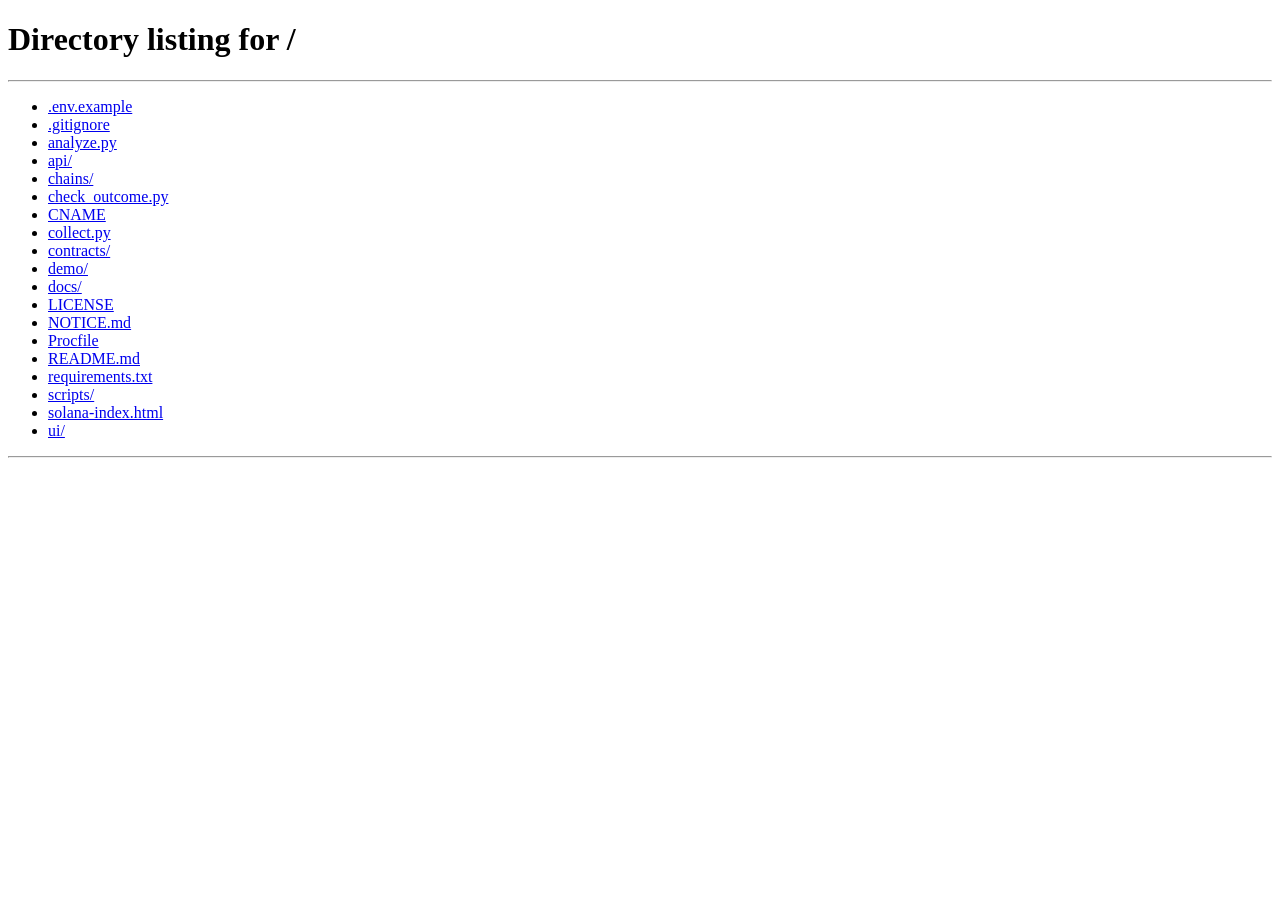
==== docs/avalanche/index.html @ a496fe9b "Use original shield for share previews" ====
﻿<!doctype html>
<html lang="en">
<head>
  <meta charset="utf-8">
  <meta name="viewport" content="width=device-width, initial-scale=1">
  <meta http-equiv="refresh" content="0; url=/">
  <link rel="canonical" href="/">
  <title>RugBuster — Multi-Chain Crypto Fraud Detection</title>
  <meta name="description" content="RugBuster provides multi-chain token risk intelligence across Avalanche, BNB Chain, Base, Solana, and TRON.">
  <meta property="og:type" content="website">
  <meta property="og:site_name" content="RugBuster">
  <meta property="og:url" content="https://rugbuster.io/">
  <meta property="og:title" content="RugBuster - Multi-Chain Crypto Fraud Detection">
  <meta property="og:description" content="Live token intelligence across Avalanche, BNB Chain, Base, Solana, and TRON.">
  <meta property="og:image" content="https://rugbuster.io/assets/rugbuster-og-v2.png">
  <meta property="og:image:width" content="1200">
  <meta property="og:image:height" content="630">
  <meta name="twitter:card" content="summary_large_image">
  <meta name="twitter:title" content="RugBuster - Multi-Chain Crypto Fraud Detection">
  <meta name="twitter:description" content="Live token intelligence across Avalanche, BNB Chain, Base, Solana, and TRON.">
  <meta name="twitter:image" content="https://rugbuster.io/assets/rugbuster-og-v2.png">
  <meta name="theme-color" content="#070708">
  <link rel="icon" type="image/png" sizes="16x16" href="/assets/favicon-16.png">
  <link rel="icon" type="image/png" sizes="32x32" href="/assets/favicon-32.png">
  <link rel="apple-touch-icon" sizes="180x180" href="/assets/apple-touch-icon.png">
</head>
<body>
  <script>location.replace("/");</script>
  <a href="/">RugBuster multi-chain scanner</a>
  <script src="/assets/rugbuster-legal-footer.js"></script>
</body>
</html>
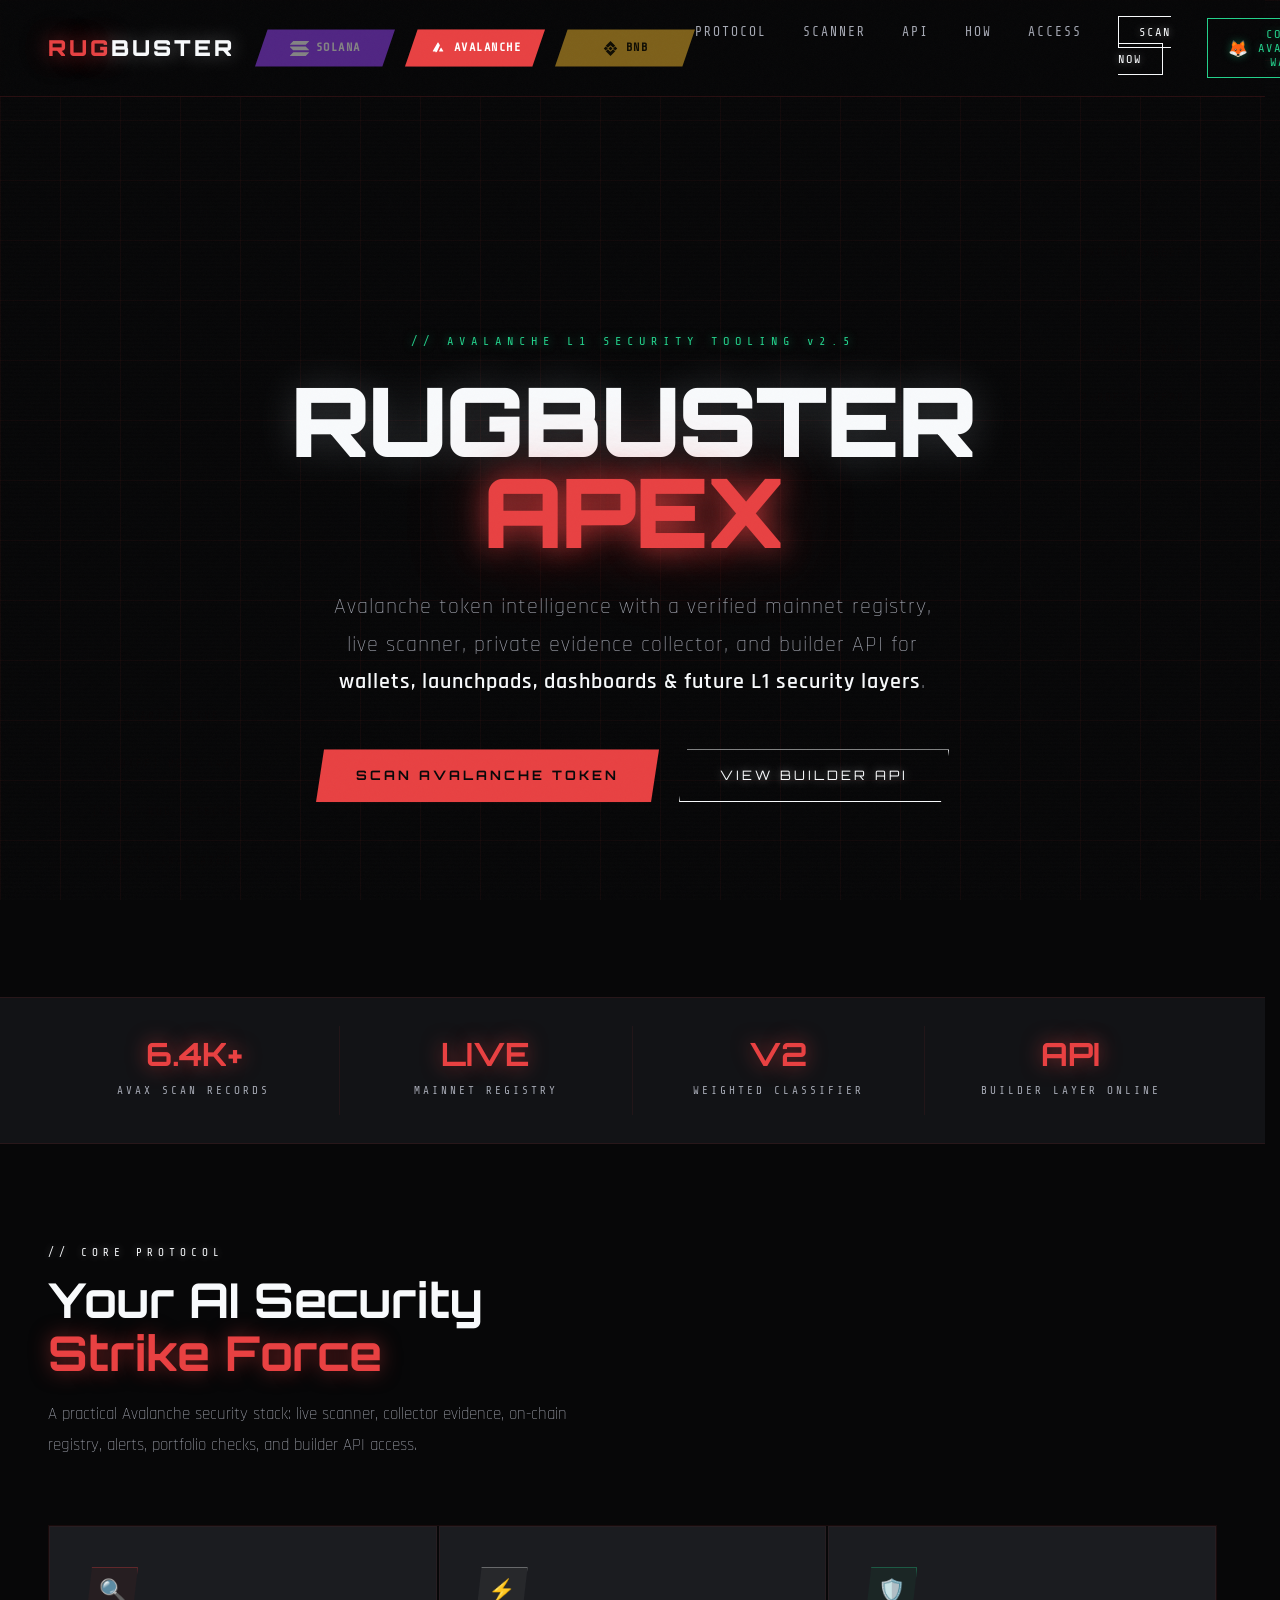
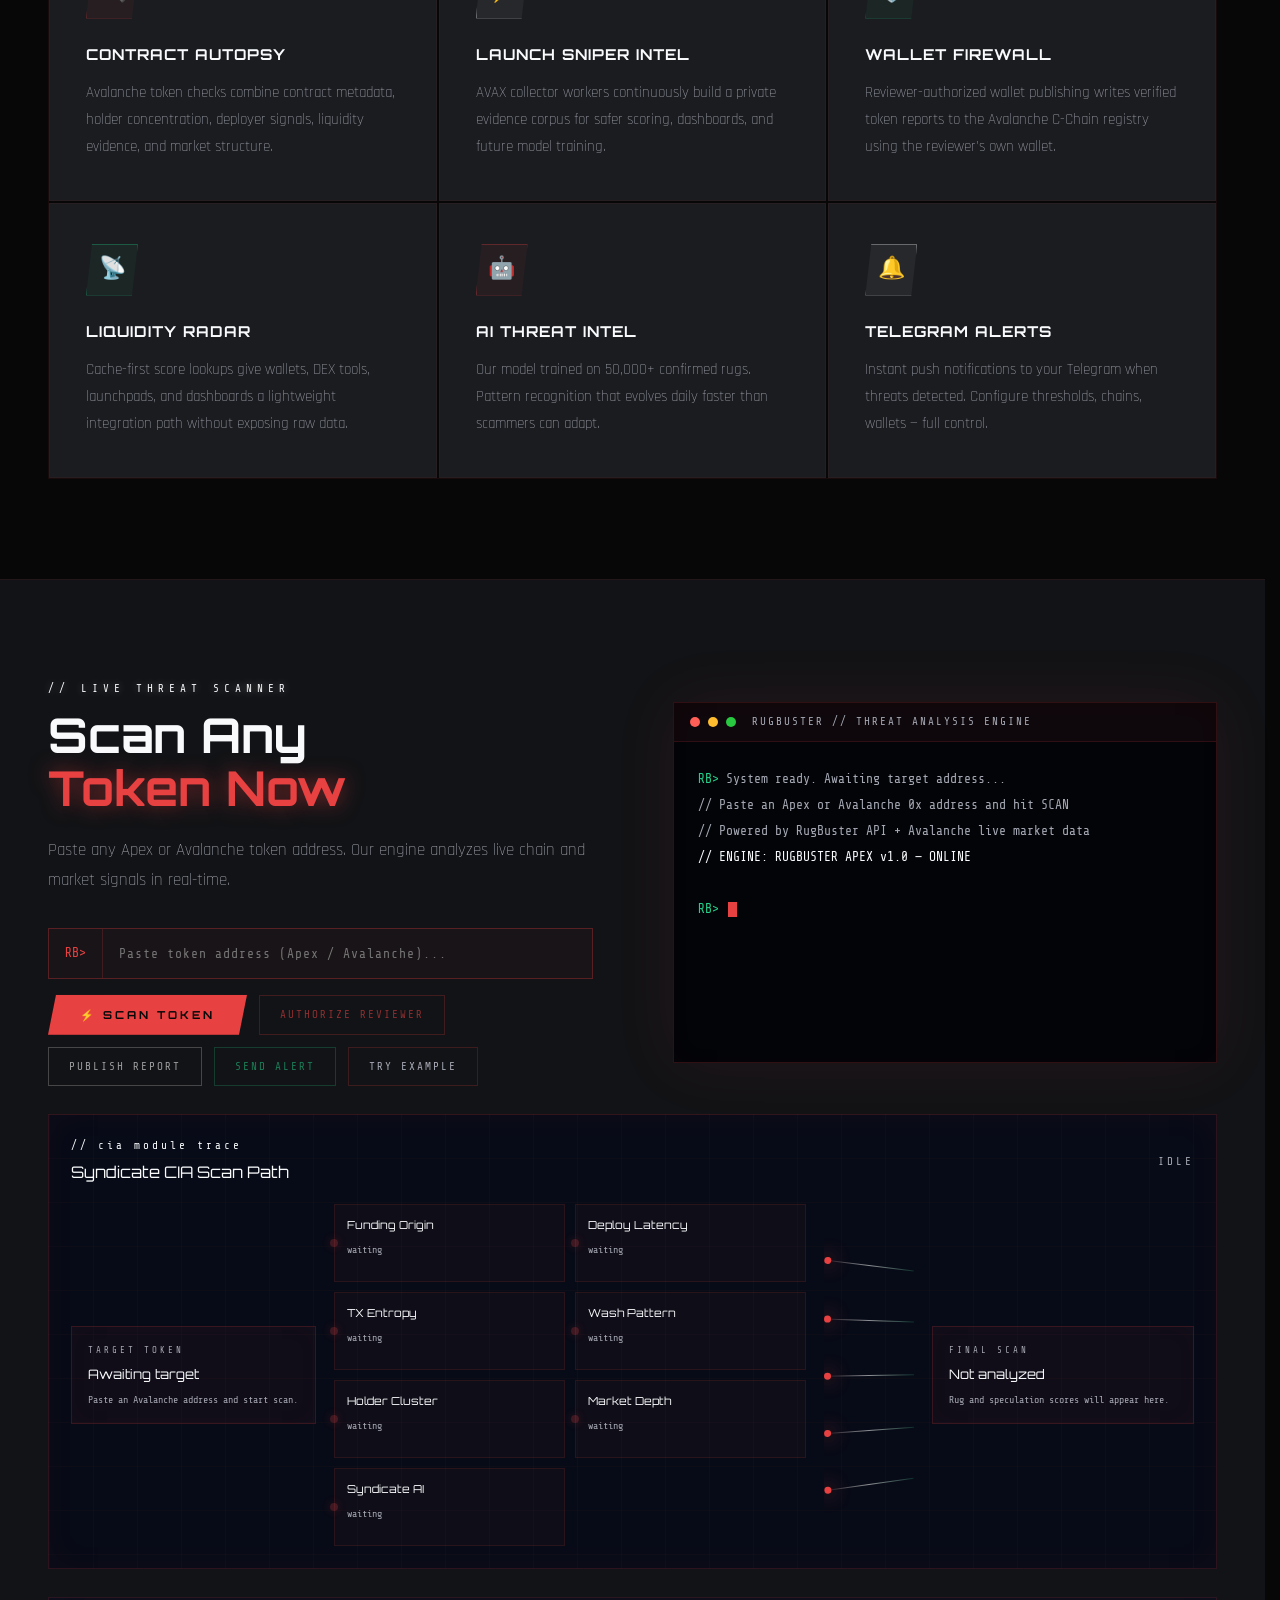
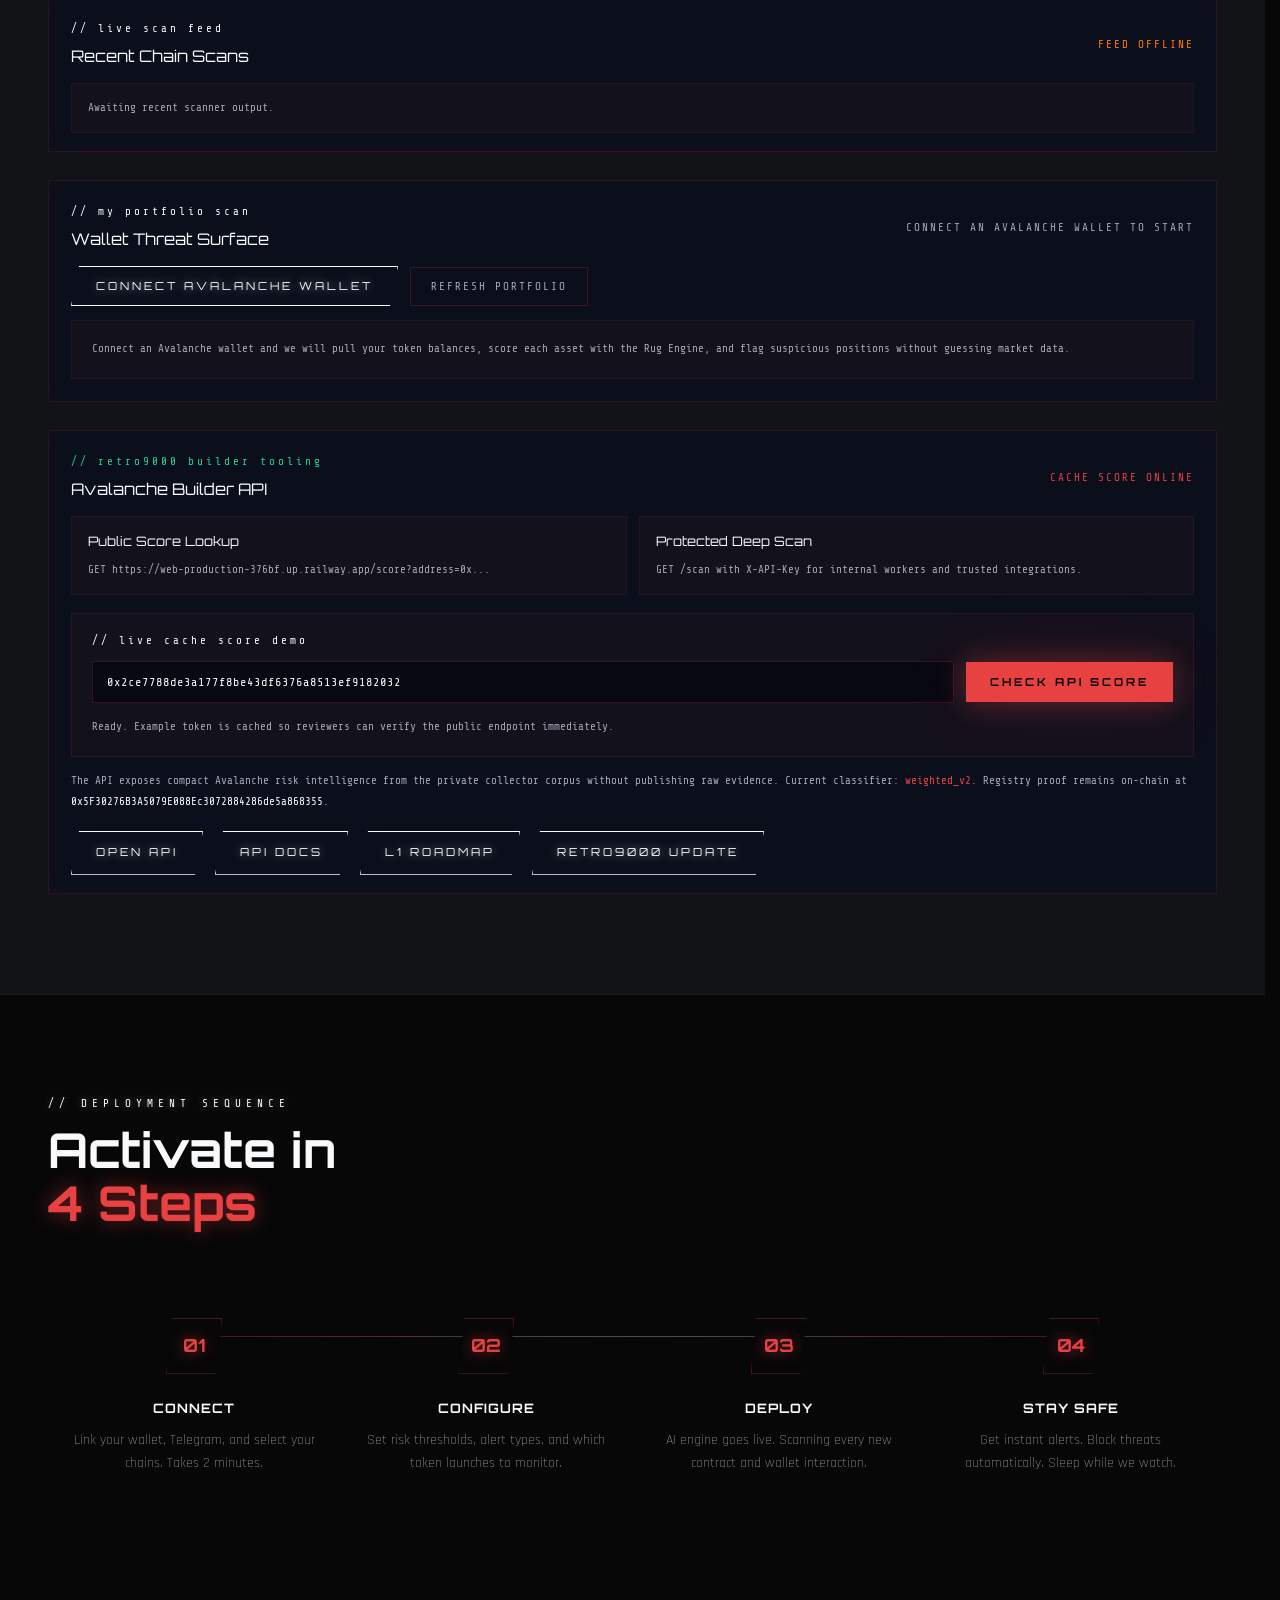
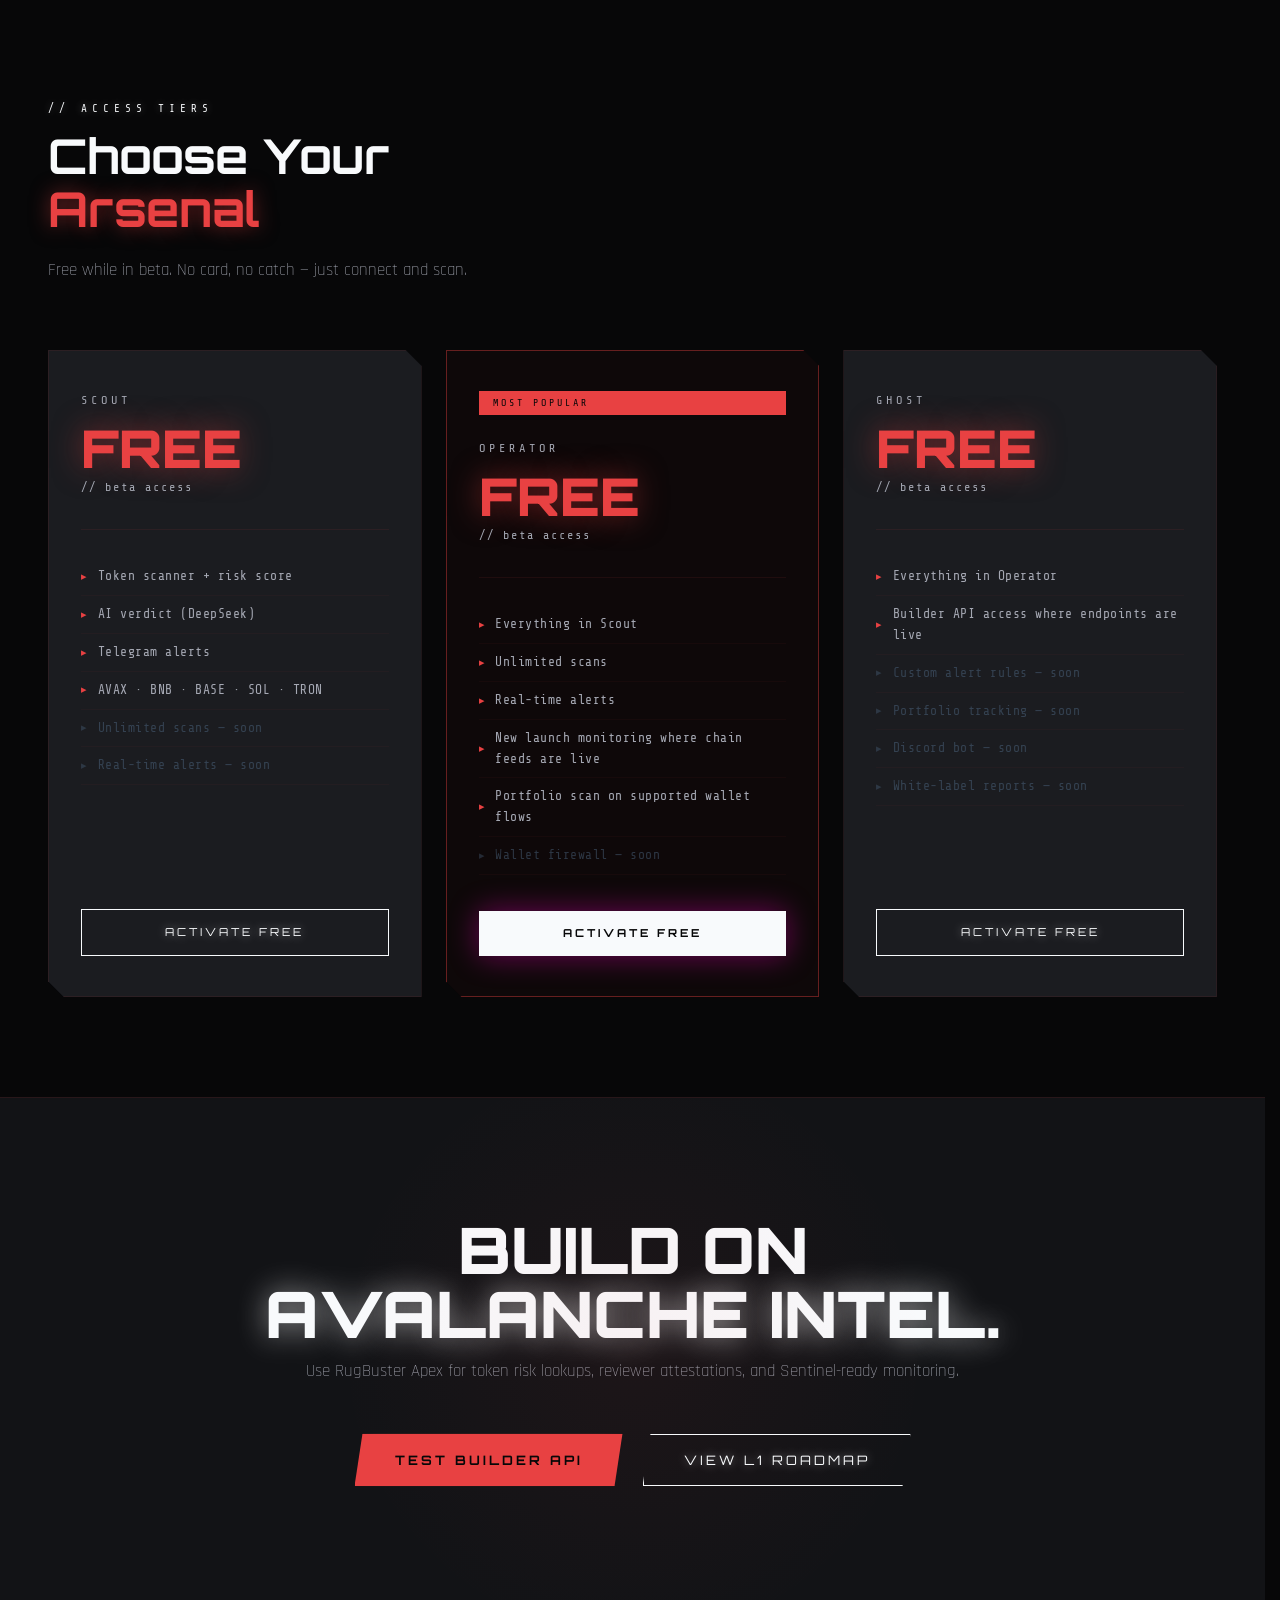
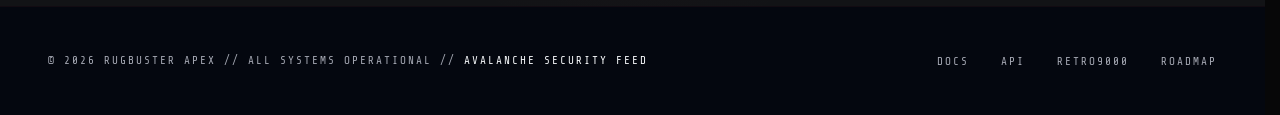
==== commit 39249f52: "Fix: pricing buttons aligned to bottom on all cards" ====
--- a/docs/avalanche/index.html
+++ b/docs/avalanche/index.html
@@ -1,32 +1,3779 @@
-﻿<!doctype html>
+<!DOCTYPE html>
 <html lang="en">
 <head>
-  <meta charset="utf-8">
-  <meta name="viewport" content="width=device-width, initial-scale=1">
-  <meta http-equiv="refresh" content="0; url=/">
-  <link rel="canonical" href="/">
-  <title>RugBuster — Multi-Chain Crypto Fraud Detection</title>
-  <meta name="description" content="RugBuster provides multi-chain token risk intelligence across Avalanche, BNB Chain, Base, Solana, and TRON.">
-  <meta property="og:type" content="website">
-  <meta property="og:site_name" content="RugBuster">
-  <meta property="og:url" content="https://rugbuster.io/">
-  <meta property="og:title" content="RugBuster - Multi-Chain Crypto Fraud Detection">
-  <meta property="og:description" content="Live token intelligence across Avalanche, BNB Chain, Base, Solana, and TRON.">
-  <meta property="og:image" content="https://rugbuster.io/assets/rugbuster-og-v2.png">
-  <meta property="og:image:width" content="1200">
-  <meta property="og:image:height" content="630">
-  <meta name="twitter:card" content="summary_large_image">
-  <meta name="twitter:title" content="RugBuster - Multi-Chain Crypto Fraud Detection">
-  <meta name="twitter:description" content="Live token intelligence across Avalanche, BNB Chain, Base, Solana, and TRON.">
-  <meta name="twitter:image" content="https://rugbuster.io/assets/rugbuster-og-v2.png">
-  <meta name="theme-color" content="#070708">
-  <link rel="icon" type="image/png" sizes="16x16" href="/assets/favicon-16.png">
-  <link rel="icon" type="image/png" sizes="32x32" href="/assets/favicon-32.png">
-  <link rel="apple-touch-icon" sizes="180x180" href="/assets/apple-touch-icon.png">
+<meta charset="UTF-8">
+<meta name="viewport" content="width=device-width, initial-scale=1.0">
+<title>RugBuster Apex — Avalanche Security Scanner</title>
+<link href="https://fonts.googleapis.com/css2?family=Share+Tech+Mono&family=Orbitron:wght@400;700;900&family=Rajdhani:wght@300;400;600&display=swap" rel="stylesheet">
+<script src="https://cdn.jsdelivr.net/npm/ethers@6.13.5/dist/ethers.umd.min.js"></script>
+<style>
+  *, *::before, *::after { margin: 0; padding: 0; box-sizing: border-box; }
+
+  :root {
+    --neon-cyan: #E84142;
+    --neon-pink: #F8FAFC;
+    --neon-green: #23D18B;
+    --neon-orange: #FFB020;
+    --dark-bg: #070708;
+    --dark-panel: #121316;
+    --dark-card: #1B1C20;
+    --grid-line: rgba(232, 65, 66, 0.055);
+    --text-primary: #F8FAFC;
+    --text-muted: #A5A8B3;
+  }
+
+  html { scroll-behavior: smooth; }
+
+  body {
+    background: var(--dark-bg);
+    color: var(--text-primary);
+    font-family: 'Rajdhani', sans-serif;
+    font-size: 17px;
+    line-height: 1.6;
+    overflow-x: hidden;
+    cursor: crosshair;
+  }
+
+  /* GRID BACKGROUND */
+  body::before {
+    content: '';
+    position: fixed;
+    inset: 0;
+    background-image:
+      linear-gradient(var(--grid-line) 1px, transparent 1px),
+      linear-gradient(90deg, var(--grid-line) 1px, transparent 1px);
+    background-size: 60px 60px;
+    pointer-events: none;
+    z-index: 0;
+  }
+
+  /* SCANLINE OVERLAY */
+  body::after {
+    content: '';
+    position: fixed;
+    inset: 0;
+    background: repeating-linear-gradient(
+      0deg,
+      transparent,
+      transparent 2px,
+      rgba(0,0,0,0.08) 2px,
+      rgba(0,0,0,0.08) 4px
+    );
+    pointer-events: none;
+    z-index: 1;
+  }
+
+  .z1 { position: relative; z-index: 2; }
+
+  /* NAV */
+  nav {
+    position: fixed;
+    top: 0;
+    left: 0;
+    right: 0;
+    z-index: 100;
+    display: flex;
+    justify-content: space-between;
+    align-items: center;
+    padding: 18px 48px;
+    background: rgba(7, 7, 8, 0.9);
+    backdrop-filter: blur(12px);
+    border-bottom: 1px solid rgba(232, 65, 66, 0.15);
+  }
+
+  .logo {
+    font-family: 'Orbitron', monospace;
+    font-size: 22px;
+    font-weight: 900;
+    color: var(--neon-cyan);
+    text-shadow: 0 0 20px rgba(232, 65, 66, 0.6), 0 0 60px rgba(232, 65, 66, 0.22);
+    letter-spacing: 3px;
+    text-decoration: none;
+  }
+
+  .logo span { color: var(--neon-pink); text-shadow: 0 0 20px rgba(255,255,255,0.35); }
+
+  nav ul {
+    display: flex;
+    gap: 36px;
+    list-style: none;
+  }
+
+  nav a {
+    font-family: 'Share Tech Mono', monospace;
+    font-size: 13px;
+    color: var(--text-muted);
+    text-decoration: none;
+    letter-spacing: 2px;
+    text-transform: uppercase;
+    transition: color 0.2s, text-shadow 0.2s;
+  }
+
+  nav a:hover {
+    color: var(--neon-cyan);
+    text-shadow: 0 0 10px rgba(232, 65, 66, 0.6);
+  }
+
+  .nav-cta {
+    font-family: 'Share Tech Mono', monospace;
+    font-size: 12px;
+    color: var(--neon-pink) !important;
+    border: 1px solid var(--neon-pink);
+    padding: 8px 20px;
+    letter-spacing: 2px;
+    text-transform: uppercase;
+    transition: all 0.2s !important;
+    text-shadow: 0 0 8px rgba(255,255,255,0.4) !important;
+  }
+
+  .nav-cta:hover {
+    background: var(--neon-pink);
+    color: var(--dark-bg) !important;
+    text-shadow: none !important;
+    box-shadow: 0 0 30px rgba(255,255,255,0.5);
+  }
+
+  /* HERO */
+  .hero {
+    min-height: 100vh;
+    display: flex;
+    flex-direction: column;
+    justify-content: center;
+    align-items: center;
+    text-align: center;
+    padding: 120px 48px 80px;
+    position: relative;
+  }
+
+  .hero-eyebrow {
+    font-family: 'Share Tech Mono', monospace;
+    font-size: 12px;
+    letter-spacing: 6px;
+    color: var(--neon-green);
+    text-shadow: 0 0 10px rgba(35,209,139,0.6);
+    margin-bottom: 24px;
+    animation: pulse-glow 3s ease-in-out infinite;
+  }
+
+  @keyframes pulse-glow {
+    0%, 100% { opacity: 1; }
+    50% { opacity: 0.6; }
+  }
+
+  .hero-title {
+    font-family: 'Orbitron', monospace;
+    font-size: clamp(52px, 8vw, 96px);
+    font-weight: 900;
+    line-height: 0.95;
+    margin-bottom: 8px;
+    letter-spacing: -2px;
+  }
+
+  .hero-title .line1 {
+    display: block;
+    color: var(--text-primary);
+    text-shadow: 0 0 40px rgba(232,244,255,0.2);
+    animation: glitch 8s infinite;
+  }
+
+  .hero-title .line2 {
+    display: block;
+    color: var(--neon-cyan);
+    text-shadow: 0 0 30px rgba(232, 65, 66, 0.8), 0 0 80px rgba(232, 65, 66, 0.4);
+  }
+
+  @keyframes glitch {
+    0%, 90%, 100% { transform: translate(0); clip-path: none; }
+    91% { transform: translate(-3px, 1px); }
+    92% { transform: translate(3px, -1px); clip-path: inset(20% 0 30% 0); }
+    93% { transform: translate(0); clip-path: none; }
+    94% { transform: translate(2px, 2px); }
+    95% { transform: translate(0); }
+  }
+
+  .hero-sub {
+    font-family: 'Rajdhani', sans-serif;
+    font-size: clamp(16px, 2.5vw, 22px);
+    font-weight: 300;
+    color: var(--text-muted);
+    max-width: 600px;
+    margin: 24px auto 48px;
+    letter-spacing: 1px;
+    line-height: 1.7;
+  }
+
+  .hero-sub strong {
+    color: var(--neon-pink);
+    font-weight: 600;
+  }
+
+  .hero-buttons {
+    display: flex;
+    gap: 20px;
+    justify-content: center;
+    flex-wrap: wrap;
+  }
+
+  .btn-primary {
+    font-family: 'Orbitron', monospace;
+    font-size: 13px;
+    font-weight: 700;
+    letter-spacing: 3px;
+    text-transform: uppercase;
+    padding: 16px 40px;
+    background: var(--neon-cyan);
+    color: var(--dark-bg);
+    border: none;
+    cursor: pointer;
+    clip-path: polygon(8px 0%, 100% 0%, calc(100% - 8px) 100%, 0% 100%);
+    transition: all 0.2s;
+    text-decoration: none;
+    display: inline-block;
+    box-shadow: 0 0 30px rgba(232, 65, 66, 0.4), 0 0 80px rgba(232, 65, 66, 0.1);
+  }
+
+  .btn-primary:hover {
+    background: #fff;
+    box-shadow: 0 0 50px rgba(232, 65, 66, 0.8), 0 0 120px rgba(232, 65, 66, 0.3);
+    transform: translateY(-2px);
+  }
+
+  .btn-secondary {
+    font-family: 'Orbitron', monospace;
+    font-size: 13px;
+    font-weight: 400;
+    letter-spacing: 3px;
+    text-transform: uppercase;
+    padding: 15px 40px;
+    background: transparent;
+    color: var(--neon-pink);
+    border: 1px solid var(--neon-pink);
+    cursor: pointer;
+    clip-path: polygon(8px 0%, 100% 0%, calc(100% - 8px) 100%, 0% 100%);
+    transition: all 0.2s;
+    text-decoration: none;
+    display: inline-block;
+    text-shadow: 0 0 10px rgba(255,255,255,0.5);
+  }
+
+  .btn-secondary:hover {
+    background: rgba(255,255,255,0.1);
+    box-shadow: 0 0 30px rgba(255,255,255,0.4);
+    transform: translateY(-2px);
+  }
+
+  /* STATS BAR */
+  .stats-bar {
+    background: var(--dark-panel);
+    border-top: 1px solid rgba(232, 65, 66, 0.1);
+    border-bottom: 1px solid rgba(232, 65, 66, 0.1);
+    padding: 28px 48px;
+    display: grid;
+    grid-template-columns: repeat(4, 1fr);
+    gap: 0;
+  }
+
+  .stat-item {
+    text-align: center;
+    padding: 12px 24px;
+    border-right: 1px solid rgba(232, 65, 66, 0.08);
+  }
+
+  .stat-item:last-child { border-right: none; }
+
+  .stat-number {
+    font-family: 'Orbitron', monospace;
+    font-size: 32px;
+    font-weight: 700;
+    color: var(--neon-cyan);
+    text-shadow: 0 0 20px rgba(232, 65, 66, 0.6);
+    display: block;
+    line-height: 1;
+    margin-bottom: 6px;
+  }
+
+  .stat-label {
+    font-family: 'Share Tech Mono', monospace;
+    font-size: 11px;
+    letter-spacing: 3px;
+    color: var(--text-muted);
+    text-transform: uppercase;
+  }
+
+  /* SECTION */
+  section {
+    padding: 100px 48px;
+    max-width: 1280px;
+    margin: 0 auto;
+  }
+
+  .section-label {
+    font-family: 'Share Tech Mono', monospace;
+    font-size: 11px;
+    letter-spacing: 5px;
+    color: var(--neon-pink);
+    text-transform: uppercase;
+    margin-bottom: 12px;
+    text-shadow: 0 0 8px rgba(255,255,255,0.4);
+  }
+
+  .section-title {
+    font-family: 'Orbitron', monospace;
+    font-size: clamp(28px, 4vw, 48px);
+    font-weight: 700;
+    line-height: 1.1;
+    margin-bottom: 20px;
+    color: var(--text-primary);
+  }
+
+  .section-title span { color: var(--neon-cyan); text-shadow: 0 0 20px rgba(232,65,66,0.5); }
+
+  .section-desc {
+    font-size: 17px;
+    color: var(--text-muted);
+    max-width: 560px;
+    line-height: 1.8;
+    font-weight: 300;
+  }
+
+  /* FEATURES */
+  .features-grid {
+    display: grid;
+    grid-template-columns: repeat(3, 1fr);
+    gap: 2px;
+    margin-top: 64px;
+    border: 1px solid rgba(232, 65, 66, 0.08);
+  }
+
+  .feature-card {
+    background: var(--dark-card);
+    padding: 40px 36px;
+    border: 1px solid rgba(232, 65, 66, 0.06);
+    transition: all 0.3s;
+    position: relative;
+    overflow: hidden;
+  }
+
+  .feature-card::before {
+    content: '';
+    position: absolute;
+    top: 0; left: 0; right: 0;
+    height: 2px;
+    background: linear-gradient(90deg, transparent, var(--neon-cyan), transparent);
+    opacity: 0;
+    transition: opacity 0.3s;
+  }
+
+  .feature-card:hover::before { opacity: 1; }
+
+  .feature-card:hover {
+    background: rgba(232, 65, 66, 0.03);
+    border-color: rgba(232, 65, 66, 0.2);
+    transform: translateY(-4px);
+  }
+
+  .feature-icon {
+    width: 52px;
+    height: 52px;
+    border: 1px solid rgba(232, 65, 66, 0.3);
+    display: flex;
+    align-items: center;
+    justify-content: center;
+    margin-bottom: 24px;
+    font-size: 22px;
+    clip-path: polygon(6px 0%, 100% 0%, calc(100% - 6px) 100%, 0% 100%);
+    background: rgba(232, 65, 66, 0.05);
+  }
+
+  .feature-card.pink .feature-icon {
+    border-color: rgba(255, 255, 255, 0.3);
+    background: rgba(255, 255, 255, 0.05);
+  }
+
+  .feature-card.green .feature-icon {
+    border-color: rgba(35, 209, 139, 0.3);
+    background: rgba(35, 209, 139, 0.05);
+  }
+
+  .feature-title {
+    font-family: 'Orbitron', monospace;
+    font-size: 15px;
+    font-weight: 700;
+    color: var(--text-primary);
+    letter-spacing: 1px;
+    margin-bottom: 12px;
+    text-transform: uppercase;
+  }
+
+  .feature-desc {
+    font-size: 15px;
+    color: var(--text-muted);
+    line-height: 1.8;
+    font-weight: 300;
+  }
+
+  /* TERMINAL */
+  .terminal-section {
+    background: var(--dark-panel);
+    border-top: 1px solid rgba(232, 65, 66, 0.08);
+    border-bottom: 1px solid rgba(232, 65, 66, 0.08);
+    padding: 100px 48px;
+  }
+
+  .terminal-wrap {
+    max-width: 1280px;
+    margin: 0 auto;
+    display: grid;
+    grid-template-columns: 1fr 1fr;
+    gap: 80px;
+    align-items: center;
+  }
+
+  .monitor-panel {
+    max-width: 1280px;
+    margin: 28px auto 0;
+    border: 1px solid rgba(232,65,66,0.14);
+    background: rgba(10,15,30,0.82);
+    padding: 22px 22px 18px;
+    box-shadow: inset 0 0 24px rgba(232,65,66,0.03);
+  }
+
+  .monitor-grid {
+    display: grid;
+    grid-template-columns: repeat(2, minmax(0, 1fr));
+    gap: 12px;
+  }
+
+  .monitor-card {
+    border: 1px solid rgba(232,65,66,0.1);
+    padding: 14px 16px;
+    background: rgba(232,65,66,0.03);
+  }
+
+  .cia-flow-panel {
+    max-width: 1280px;
+    margin: 28px auto 0;
+    border: 1px solid rgba(232,65,66,0.16);
+    background:
+      linear-gradient(90deg, rgba(232,65,66,0.035) 1px, transparent 1px),
+      linear-gradient(0deg, rgba(232,65,66,0.028) 1px, transparent 1px),
+      rgba(7,12,24,0.9);
+    background-size: 44px 44px;
+    padding: 22px;
+    box-shadow: inset 0 0 34px rgba(232,65,66,0.035);
+    overflow: hidden;
+  }
+
+  .cia-flow-head {
+    display: flex;
+    justify-content: space-between;
+    gap: 16px;
+    align-items: center;
+    margin-bottom: 18px;
+  }
+
+  .cia-flow-kicker {
+    font-family: 'Share Tech Mono', monospace;
+    font-size: 11px;
+    color: var(--neon-pink);
+    letter-spacing: 3px;
+  }
+
+  .cia-flow-title {
+    font-family: 'Orbitron', monospace;
+    font-size: 16px;
+    color: var(--text-primary);
+    margin-top: 6px;
+  }
+
+  .cia-flow-state {
+    font-family: 'Share Tech Mono', monospace;
+    font-size: 11px;
+    color: var(--text-muted);
+    letter-spacing: 3px;
+    text-align: right;
+  }
+
+  .cia-flow-state.scanning { color: var(--neon-pink); }
+  .cia-flow-state.complete { color: var(--neon-green); }
+  .cia-flow-state.warn { color: var(--neon-orange); }
+  .cia-flow-state.danger { color: #ff3d3d; }
+
+  .cia-flow-grid {
+    display: grid;
+    grid-template-columns: minmax(180px, 0.7fr) minmax(300px, 1.35fr) minmax(90px, 0.25fr) minmax(190px, 0.75fr);
+    gap: 18px;
+    align-items: center;
+  }
+
+  .cia-node {
+    border: 1px solid rgba(232,65,66,0.18);
+    background: rgba(232,65,66,0.04);
+    padding: 16px;
+    min-height: 92px;
+    position: relative;
+    box-shadow: inset 0 0 24px rgba(232,65,66,0.025);
+  }
+
+  .cia-node-label {
+    font-family: 'Share Tech Mono', monospace;
+    font-size: 9px;
+    color: var(--text-muted);
+    letter-spacing: 3px;
+    text-transform: uppercase;
+    margin-bottom: 8px;
+  }
+
+  .cia-node-main {
+    font-family: 'Orbitron', monospace;
+    font-size: 13px;
+    color: var(--text-primary);
+    line-height: 1.45;
+    overflow: hidden;
+    text-overflow: ellipsis;
+  }
+
+  .cia-node-sub {
+    font-family: 'Share Tech Mono', monospace;
+    font-size: 10px;
+    color: var(--text-muted);
+    line-height: 1.55;
+    margin-top: 8px;
+    word-break: break-all;
+  }
+
+  .cia-module-stack {
+    display: grid;
+    grid-template-columns: repeat(2, minmax(0, 1fr));
+    gap: 10px;
+    position: relative;
+  }
+
+  .cia-module-node {
+    border: 1px solid rgba(232,65,66,0.12);
+    background: rgba(232,65,66,0.03);
+    min-height: 78px;
+    padding: 12px 12px 10px;
+    position: relative;
+    transition: border-color 0.22s ease, box-shadow 0.22s ease, background 0.22s ease;
+  }
+
+  .cia-module-node::before {
+    content: "";
+    position: absolute;
+    left: -5px;
+    top: 50%;
+    width: 8px;
+    height: 8px;
+    transform: translateY(-50%);
+    background: rgba(232,65,66,0.25);
+    border-radius: 50%;
+    box-shadow: 0 0 10px rgba(232,65,66,0.2);
+  }
+
+  .cia-module-node.active {
+    border-color: rgba(255,255,255,0.72);
+    background: rgba(255,255,255,0.055);
+    box-shadow: 0 0 22px rgba(255,255,255,0.14);
+  }
+
+  .cia-module-node.active::before {
+    background: var(--neon-pink);
+    box-shadow: 0 0 18px rgba(255,255,255,0.85);
+    animation: pulse-glow 0.9s ease-in-out infinite;
+  }
+
+  .cia-module-node.complete {
+    border-color: rgba(35,209,139,0.52);
+    background: rgba(35,209,139,0.045);
+    box-shadow: 0 0 20px rgba(35,209,139,0.08);
+  }
+
+  .cia-module-node.complete::before {
+    background: var(--neon-green);
+    box-shadow: 0 0 16px rgba(35,209,139,0.8);
+  }
+
+  .cia-module-node.warn {
+    border-color: rgba(255,107,0,0.62);
+    background: rgba(255,107,0,0.045);
+  }
+
+  .cia-module-name {
+    font-family: 'Orbitron', monospace;
+    font-size: 11px;
+    color: var(--text-primary);
+    margin-bottom: 8px;
+    white-space: nowrap;
+    overflow: hidden;
+    text-overflow: ellipsis;
+  }
+
+  .cia-module-detail {
+    font-family: 'Share Tech Mono', monospace;
+    font-size: 10px;
+    color: var(--text-muted);
+    line-height: 1.45;
+    min-height: 28px;
+  }
+
+  .cia-link-stage {
+    position: relative;
+    height: 100%;
+    min-height: 252px;
+    overflow: hidden;
+  }
+
+  .cia-link {
+    position: absolute;
+    height: 1px;
+    left: 0;
+    right: 0;
+    top: 50%;
+    background: linear-gradient(90deg, rgba(232,65,66,0.05), rgba(255,255,255,0.55), rgba(35,209,139,0.18));
+  }
+
+  .cia-link::after {
+    content: "";
+    position: absolute;
+    top: -3px;
+    left: 0;
+    width: 7px;
+    height: 7px;
+    border-radius: 50%;
+    background: var(--neon-cyan);
+    box-shadow: 0 0 18px rgba(232,65,66,0.9);
+    animation: ciaTrace 2.3s linear infinite;
+  }
+
+  .cia-link:nth-child(1) { top: 18%; transform: rotate(7deg); }
+  .cia-link:nth-child(2) { top: 34%; transform: rotate(2deg); }
+  .cia-link:nth-child(3) { top: 50%; transform: rotate(-1deg); }
+  .cia-link:nth-child(4) { top: 66%; transform: rotate(-4deg); }
+  .cia-link:nth-child(5) { top: 82%; transform: rotate(-8deg); }
+
+  .cia-final-node.complete {
+    border-color: rgba(35,209,139,0.62);
+    box-shadow: 0 0 28px rgba(35,209,139,0.14), inset 0 0 30px rgba(35,209,139,0.035);
+  }
+
+  .cia-final-node.warn {
+    border-color: rgba(255,107,0,0.7);
+    box-shadow: 0 0 28px rgba(255,107,0,0.12), inset 0 0 30px rgba(255,107,0,0.035);
+  }
+
+  .cia-final-node.danger {
+    border-color: rgba(255,61,61,0.8);
+    box-shadow: 0 0 34px rgba(255,61,61,0.18), inset 0 0 30px rgba(255,61,61,0.04);
+  }
+
+  @keyframes ciaTrace {
+    from { transform: translateX(0); opacity: 0; }
+    10% { opacity: 1; }
+    90% { opacity: 1; }
+    to { transform: translateX(96px); opacity: 0; }
+  }
+
+  .portfolio-panel {
+    max-width: 1280px;
+    margin: 28px auto 0;
+    border: 1px solid rgba(232,65,66,0.14);
+    background: rgba(10,15,30,0.82);
+    padding: 22px;
+    box-shadow: inset 0 0 24px rgba(232,65,66,0.03);
+  }
+
+  .portfolio-panel.alert {
+    border-color: rgba(255,61,61,0.5);
+    box-shadow: inset 0 0 24px rgba(255,61,61,0.05), 0 0 28px rgba(255,61,61,0.08);
+  }
+
+  .portfolio-row {
+    display: grid;
+    grid-template-columns: minmax(220px, 1.2fr) minmax(120px, 0.7fr) minmax(120px, 0.7fr) minmax(150px, 0.8fr) minmax(150px, 0.8fr);
+    gap: 12px;
+    align-items: center;
+    padding: 14px 16px;
+    border: 1px solid rgba(232,65,66,0.08);
+    background: rgba(232,65,66,0.03);
+  }
+
+  .portfolio-row + .portfolio-row {
+    margin-top: 10px;
+  }
+
+  .portfolio-row.risk {
+    border-color: rgba(255,61,61,0.35);
+    background: rgba(255,61,61,0.06);
+  }
+
+  .portfolio-row.warn {
+    border-color: rgba(255,153,0,0.28);
+    background: rgba(255,153,0,0.05);
+  }
+
+  .terminal {
+    background: #020408;
+    border: 1px solid rgba(232, 65, 66, 0.2);
+    padding: 0;
+    font-family: 'Share Tech Mono', monospace;
+    font-size: 13px;
+    box-shadow: 0 0 60px rgba(232, 65, 66, 0.08), inset 0 0 30px rgba(232, 65, 66, 0.02);
+  }
+
+  .terminal-bar {
+    background: rgba(232, 65, 66, 0.05);
+    border-bottom: 1px solid rgba(232, 65, 66, 0.15);
+    padding: 10px 16px;
+    display: flex;
+    align-items: center;
+    gap: 8px;
+  }
+
+  .t-dot {
+    width: 10px; height: 10px;
+    border-radius: 50%;
+  }
+
+  .t-dot.r { background: #ff5f57; }
+  .t-dot.y { background: #febc2e; }
+  .t-dot.g { background: #28c840; }
+
+  .terminal-title {
+    font-size: 11px;
+    color: var(--text-muted);
+    letter-spacing: 2px;
+    margin-left: 8px;
+  }
+
+  .terminal-body {
+    padding: 24px;
+    line-height: 2;
+  }
+
+  .t-prompt { color: var(--neon-green); }
+  .t-cmd { color: var(--text-primary); }
+  .t-out { color: var(--text-muted); }
+  .t-warn { color: var(--neon-orange); }
+  .t-danger { color: #ff3d3d; }
+  .t-success { color: var(--neon-green); }
+  .t-cyan { color: var(--neon-cyan); }
+  .t-pink { color: var(--neon-pink); }
+
+  .cursor {
+    display: inline-block;
+    width: 9px;
+    height: 15px;
+    background: var(--neon-cyan);
+    animation: blink 1s step-end infinite;
+    vertical-align: middle;
+    margin-left: 2px;
+  }
+
+  @keyframes blink { 0%, 100% { opacity: 1; } 50% { opacity: 0; } }
+
+  /* PRICING */
+  .pricing-grid {
+    display: grid;
+    grid-template-columns: repeat(3, 1fr);
+    gap: 24px;
+    margin-top: 64px;
+  }
+
+  .pricing-card {
+    background: var(--dark-card);
+    border: 1px solid rgba(232, 65, 66, 0.08);
+    padding: 40px 32px;
+    position: relative;
+    transition: all 0.3s;
+    clip-path: polygon(0 0, calc(100% - 16px) 0, 100% 16px, 100% 100%, 16px 100%, 0 calc(100% - 16px));
+  }
+
+  .pricing-card.featured {
+    border-color: rgba(232, 65, 66, 0.4);
+    background: rgba(232, 65, 66, 0.03);
+    box-shadow: 0 0 60px rgba(232, 65, 66, 0.08);
+  }
+
+  .pricing-card:hover {
+    transform: translateY(-6px);
+    border-color: rgba(232, 65, 66, 0.3);
+  }
+
+  .featured-badge {
+    font-family: 'Share Tech Mono', monospace;
+    font-size: 10px;
+    letter-spacing: 3px;
+    color: var(--dark-bg);
+    background: var(--neon-cyan);
+    padding: 4px 14px;
+    text-transform: uppercase;
+    display: inline-block;
+    margin-bottom: 24px;
+  }
+
+  .price-tier {
+    font-family: 'Share Tech Mono', monospace;
+    font-size: 12px;
+    letter-spacing: 4px;
+    color: var(--text-muted);
+    text-transform: uppercase;
+    margin-bottom: 12px;
+  }
+
+  .price-amount {
+    font-family: 'Orbitron', monospace;
+    font-size: 52px;
+    font-weight: 900;
+    color: var(--neon-cyan);
+    text-shadow: 0 0 30px rgba(232,65,66,0.5);
+    line-height: 1;
+    margin-bottom: 4px;
+  }
+
+  .price-amount sup {
+    font-size: 24px;
+    vertical-align: top;
+    margin-top: 10px;
+    display: inline-block;
+  }
+
+  .price-period {
+    font-family: 'Share Tech Mono', monospace;
+    font-size: 12px;
+    color: var(--text-muted);
+    letter-spacing: 2px;
+    margin-bottom: 32px;
+  }
+
+  .price-divider {
+    border: none;
+    border-top: 1px solid rgba(232,65,66,0.08);
+    margin-bottom: 28px;
+  }
+
+  .price-features {
+    list-style: none;
+    margin-bottom: 36px;
+  }
+
+  .price-features li {
+    font-family: 'Share Tech Mono', monospace;
+    font-size: 13px;
+    color: var(--text-muted);
+    padding: 8px 0;
+    display: flex;
+    align-items: center;
+    gap: 10px;
+    letter-spacing: 0.5px;
+    border-bottom: 1px solid rgba(232,65,66,0.04);
+  }
+
+  .price-features li::before {
+    content: '▸';
+    color: var(--neon-cyan);
+    font-size: 11px;
+    flex-shrink: 0;
+  }
+
+  .price-features li.off { color: rgba(90, 122, 154, 0.4); }
+  .price-features li.off::before { color: rgba(90,122,154,0.3); }
+
+  /* HOW IT WORKS */
+  .how-grid {
+    display: grid;
+    grid-template-columns: repeat(4, 1fr);
+    gap: 0;
+    margin-top: 64px;
+    position: relative;
+  }
+
+  .how-grid::before {
+    content: '';
+    position: absolute;
+    top: 42px;
+    left: calc(12.5% + 20px);
+    right: calc(12.5% + 20px);
+    height: 1px;
+    background: linear-gradient(90deg, var(--neon-cyan), var(--neon-pink), var(--neon-cyan));
+    opacity: 0.3;
+  }
+
+  .how-step {
+    padding: 24px;
+    text-align: center;
+  }
+
+  .how-num {
+    width: 56px;
+    height: 56px;
+    border: 1px solid rgba(232, 65, 66, 0.3);
+    display: flex;
+    align-items: center;
+    justify-content: center;
+    margin: 0 auto 24px;
+    font-family: 'Orbitron', monospace;
+    font-size: 18px;
+    font-weight: 700;
+    color: var(--neon-cyan);
+    text-shadow: 0 0 15px rgba(232,65,66,0.6);
+    background: var(--dark-bg);
+    clip-path: polygon(6px 0%, 100% 0%, calc(100% - 6px) 100%, 0% 100%);
+    position: relative;
+    z-index: 1;
+  }
+
+  .how-label {
+    font-family: 'Orbitron', monospace;
+    font-size: 13px;
+    font-weight: 700;
+    color: var(--text-primary);
+    text-transform: uppercase;
+    letter-spacing: 1px;
+    margin-bottom: 10px;
+  }
+
+  .how-desc {
+    font-size: 14px;
+    color: var(--text-muted);
+    line-height: 1.7;
+    font-weight: 300;
+  }
+
+  /* CTA FOOTER */
+  .cta-section {
+    background: var(--dark-panel);
+    border-top: 1px solid rgba(232, 65, 66, 0.1);
+    text-align: center;
+    padding: 120px 48px;
+    position: relative;
+    overflow: hidden;
+  }
+
+  .cta-section::before {
+    content: '';
+    position: absolute;
+    top: 50%; left: 50%;
+    transform: translate(-50%, -50%);
+    width: 600px;
+    height: 600px;
+    background: radial-gradient(circle, rgba(232,65,66,0.05) 0%, transparent 70%);
+    pointer-events: none;
+  }
+
+  .cta-title {
+    font-family: 'Orbitron', monospace;
+    font-size: clamp(32px, 5vw, 64px);
+    font-weight: 900;
+    color: var(--text-primary);
+    margin-bottom: 12px;
+    line-height: 1;
+  }
+
+  .cta-title span { color: var(--neon-pink); text-shadow: 0 0 30px rgba(255,255,255,0.6); }
+
+  .cta-sub {
+    font-size: 17px;
+    color: var(--text-muted);
+    margin-bottom: 48px;
+    font-weight: 300;
+  }
+
+  /* FOOTER */
+  footer {
+    padding: 40px 48px;
+    display: flex;
+    justify-content: space-between;
+    align-items: center;
+    border-top: 1px solid rgba(232, 65, 66, 0.06);
+    background: rgba(5, 8, 17, 0.9);
+  }
+
+  .footer-copy {
+    font-family: 'Share Tech Mono', monospace;
+    font-size: 11px;
+    color: var(--text-muted);
+    letter-spacing: 2px;
+  }
+
+  .footer-links {
+    display: flex;
+    gap: 32px;
+    list-style: none;
+  }
+
+  .footer-links a {
+    font-family: 'Share Tech Mono', monospace;
+    font-size: 11px;
+    color: var(--text-muted);
+    text-decoration: none;
+    letter-spacing: 2px;
+    text-transform: uppercase;
+    transition: color 0.2s;
+  }
+
+  .footer-links a:hover { color: var(--neon-cyan); }
+
+  /* FLOATING DECO */
+  .hex-bg {
+    position: absolute;
+    font-family: 'Share Tech Mono', monospace;
+    font-size: 11px;
+    color: rgba(232, 65, 66, 0.04);
+    pointer-events: none;
+    letter-spacing: 2px;
+    line-height: 2.2;
+    white-space: pre;
+    user-select: none;
+  }
+
+  /* ANIMATE IN */
+  @keyframes fadeUp {
+    from { opacity: 0; transform: translateY(30px); }
+    to { opacity: 1; transform: translateY(0); }
+  }
+
+  .hero-eyebrow { animation: fadeUp 0.6s 0.1s both; }
+  .hero-title { animation: fadeUp 0.7s 0.3s both; }
+  .hero-sub { animation: fadeUp 0.7s 0.5s both; }
+  .hero-buttons { animation: fadeUp 0.7s 0.7s both; }
+
+  /* NOISE overlay */
+  .noise {
+    position: fixed;
+    inset: 0;
+    opacity: 0.025;
+    pointer-events: none;
+    z-index: 3;
+    background-image: url("data:image/svg+xml,%3Csvg viewBox='0 0 256 256' xmlns='http://www.w3.org/2000/svg'%3E%3Cfilter id='noise'%3E%3CfeTurbulence type='fractalNoise' baseFrequency='0.9' numOctaves='4' stitchTiles='stitch'/%3E%3C/filter%3E%3Crect width='100%25' height='100%25' filter='url(%23noise)'/%3E%3C/svg%3E");
+    background-size: 128px;
+  }
+
+  @media (max-width: 900px) {
+    nav { padding: 16px 24px; }
+    nav ul { display: none; }
+    .features-grid { grid-template-columns: 1fr; }
+    .pricing-grid { grid-template-columns: 1fr; }
+    .how-grid { grid-template-columns: 1fr 1fr; }
+    .terminal-wrap { grid-template-columns: 1fr; gap: 40px; }
+    .cia-flow-head { align-items: flex-start; flex-direction: column; }
+    .cia-flow-state { text-align: left; }
+    .cia-flow-grid { grid-template-columns: 1fr; }
+    .cia-module-stack { grid-template-columns: 1fr; }
+    .cia-link-stage { min-height: 34px; }
+    .cia-link { display: none; }
+    .monitor-grid { grid-template-columns: 1fr; }
+    .portfolio-row { grid-template-columns: 1fr; }
+    .stats-bar { grid-template-columns: repeat(2, 1fr); }
+    section { padding: 60px 24px; }
+    .terminal-section { padding: 60px 24px; }
+    footer { flex-direction: column; gap: 20px; text-align: center; }
+    .how-grid::before { display: none; }
+  }
+
+  @media (prefers-reduced-motion: reduce) {
+    .cia-link::after,
+    .cia-module-node.active::before {
+      animation: none;
+    }
+  }
+</style>
+
+<style id="rb-chain-switch-style">
+html{scrollbar-gutter:stable}
+.rb-chain-switch{display:flex;gap:10px;align-items:center;margin-left:20px;margin-right:auto}
+.rb-cs{display:inline-flex;align-items:center;justify-content:center;gap:7px;
+ box-sizing:border-box;min-width:140px;padding:9px 16px;
+ font-family:'Share Tech Mono',monospace;font-size:12px;letter-spacing:1.5px;font-weight:bold;
+ text-decoration:none;clip-path:polygon(9% 0,100% 0,91% 100%,0 100%);transition:all .18s;opacity:.5}
+.rb-cs:hover{opacity:1}
+.rb-cs.active{opacity:1}
+.rb-cs-sol{background:#9945FF;color:#fff}
+.rb-cs-sol.active{box-shadow:0 0 18px rgba(153,69,255,.6)}
+.rb-cs-avax{background:#E84142;color:#fff}
+.rb-cs-avax.active{box-shadow:0 0 18px rgba(232,65,66,.6)}
+.rb-cs-bnb{background:#F3BA2F;color:#1a1500}
+.rb-cs-bnb.active{box-shadow:0 0 18px rgba(243,186,47,.6)}
+@media(max-width:1100px){.rb-chain-switch{margin:0 8px;gap:6px}.rb-chain-switch .rb-cs span{display:none}
+ .rb-cs{padding:9px 14px;min-width:auto}}
+</style>
 </head>
 <body>
-  <script>location.replace("/");</script>
-  <a href="/">RugBuster multi-chain scanner</a>
-  <script src="/assets/rugbuster-legal-footer.js"></script>
+
+<div class="noise"></div>
+
+<!-- NAV -->
+<nav class="z1">
+  <a href="#" class="logo">RUG<span>BUSTER</span></a>
+  <div class="rb-chain-switch"><a class="rb-cs rb-cs-sol" href="/" aria-label="Solana"><svg viewBox="0 0 397.7 311.7" width="19" height="15" fill="#fff" aria-hidden="true"><path d="M64.6 237.9c2.4-2.4 5.7-3.8 9.2-3.8h317.4c5.8 0 8.7 7 4.6 11.1l-62.7 62.7c-2.4 2.4-5.7 3.8-9.2 3.8H6.5c-5.8 0-8.7-7-4.6-11.1z"/><path d="M64.6 3.8C67.1 1.4 70.4 0 73.8 0h317.4c5.8 0 8.7 7 4.6 11.1l-62.7 62.7c-2.4 2.4-5.7 3.8-9.2 3.8H6.5c-5.8 0-8.7-7-4.6-11.1z"/><path d="M333.1 120.1c-2.4-2.4-5.7-3.8-9.2-3.8H6.5c-5.8 0-8.7 7-4.6 11.1l62.7 62.7c2.4 2.4 5.7 3.8 9.2 3.8h317.4c5.8 0 8.7-7 4.6-11.1z"/></svg><span>SOLANA</span></a><a class="rb-cs rb-cs-avax active" href="/avalanche/" aria-label="Avalanche"><svg viewBox="0 0 1503 1504" width="18" height="18" aria-hidden="true"><path fill="#fff" d="M538 1050H392c-31 0-46 0-55-6a37 37 0 01-17-29c-1-11 7-24 22-50l360-635c15-27 23-40 33-45a37 37 0 0133 0c10 5 18 18 33 45l74 129 1 1c16 28 24 42 27 57a85 85 0 010 35c-3 15-11 29-27 57L685 1019l-1 1c-16 28-24 42-35 53-12 12-27 20-43 25-15 4-32 4-68 4z"/><path fill="#fff" d="M906 1050h209c31 0 47 0 56-6a37 37 0 0017-30c1-10-7-23-21-48-1-1-1-2-2-3l-105-179-1-2c-15-25-22-38-32-43a37 37 0 00-32 0c-10 5-18 18-33 44L864 962l-1 1c-15 26-22 39-22 50a37 37 0 0017 29c10 6 25 6 56 6z"/></svg><span>AVALANCHE</span></a><a class="rb-cs rb-cs-bnb" href="/bnb/" aria-label="BNB Chain"><svg viewBox="0 0 126 126" width="17" height="17" fill="#1a1500" aria-hidden="true"><polygon points="63,8 98,43 83,58 63,38 43,58 28,43"/><polygon points="63,118 28,83 43,68 63,88 83,68 98,83"/><polygon points="28,48 43,63 28,78 13,63"/><polygon points="98,48 113,63 98,78 83,63"/><polygon points="63,48 78,63 63,78 48,63"/></svg><span>BNB</span></a></div>
+  <ul>
+    <li><a href="#features">Protocol</a></li>
+    <li><a href="#scanner">Scanner</a></li>
+    <li><a href="#api">API</a></li>
+    <li><a href="#how">How</a></li>
+    <li><a href="#pricing">Access</a></li>
+    <li><a href="#scanner" class="nav-cta">Scan Now</a></li>
+    <li>
+      <button id="walletBtn" onclick="connectWallet()" style="
+        font-family:'Share Tech Mono',monospace;
+        font-size:12px;
+        letter-spacing:2px;
+        padding:8px 20px;
+        background:transparent;
+        border:1px solid var(--neon-green);
+        color:var(--neon-green);
+        cursor:crosshair;
+        text-transform:uppercase;
+        transition:all 0.2s;
+        text-shadow:0 0 8px rgba(35,209,139,0.4);
+        display:flex;align-items:center;gap:8px;
+      " onmouseover="this.style.background='rgba(35,209,139,0.1)'" onmouseout="if(!walletConnected)this.style.background='transparent'">
+        <span style="font-size:16px;">🦊</span>
+        <span id="walletBtnText">Connect Avalanche Wallet</span>
+      </button>
+    </li>
+  </ul>
+</nav>
+
+<!-- WALLET MODAL -->
+<div id="walletModal" style="
+  display:none;
+  position:fixed;inset:0;
+  background:rgba(5,8,17,0.92);
+  z-index:999;
+  align-items:center;
+  justify-content:center;
+">
+  <div style="
+    border:1px solid rgba(232,65,66,0.3);
+    background:var(--dark-card);
+    padding:48px;
+    max-width:460px;width:90%;
+    text-align:center;
+    box-shadow:0 0 80px rgba(232,65,66,0.08);
+    position:relative;
+  ">
+    <button onclick="closeWalletModal()" style="position:absolute;top:16px;right:20px;background:none;border:none;color:var(--text-muted);font-size:20px;cursor:crosshair;">✕</button>
+    <div style="font-family:'Share Tech Mono',monospace;font-size:11px;letter-spacing:4px;color:var(--neon-cyan);margin-bottom:24px;">// SELECT AVALANCHE WALLET</div>
+    <div id="walletModalBody">
+      <!-- metamask option -->
+      <div onclick="connectMetaMask()" style="
+        border:1px solid rgba(232,65,66,0.15);
+        padding:20px 24px;
+        margin-bottom:12px;
+        cursor:crosshair;
+        display:flex;align-items:center;gap:16px;
+        transition:all 0.2s;
+        background:rgba(232,65,66,0.02);
+      " onmouseover="this.style.borderColor='rgba(232,65,66,0.5)';this.style.background='rgba(232,65,66,0.05)'"
+         onmouseout="this.style.borderColor='rgba(232,65,66,0.15)';this.style.background='rgba(232,65,66,0.02)'">
+        <span style="font-size:32px;">🦊</span>
+        <div style="text-align:left;">
+          <div style="font-family:'Orbitron',monospace;font-size:14px;font-weight:700;color:var(--text-primary);margin-bottom:4px;">MetaMask</div>
+          <div style="font-family:'Share Tech Mono',monospace;font-size:11px;color:var(--text-muted);">Avalanche C-Chain / EVM wallet</div>
+        </div>
+        <div style="margin-left:auto;font-family:'Share Tech Mono',monospace;font-size:10px;color:var(--neon-green);letter-spacing:2px;">RECOMMENDED</div>
+      </div>
+      <div style="
+        border:1px solid rgba(255,255,255,0.08);
+        padding:20px 24px;
+        display:flex;align-items:center;gap:16px;
+        background:rgba(255,255,255,0.01);
+      ">
+        <span style="font-size:32px;">🔗</span>
+        <div style="text-align:left;">
+          <div style="font-family:'Orbitron',monospace;font-size:14px;font-weight:700;color:var(--text-primary);margin-bottom:4px;">Any EVM Wallet</div>
+          <div style="font-family:'Share Tech Mono',monospace;font-size:11px;color:var(--text-muted);">Core, Rabby, Brave, or other injected wallets</div>
+        </div>
+        <div style="margin-left:auto;font-family:'Share Tech Mono',monospace;font-size:10px;color:var(--text-muted);letter-spacing:2px;">SUPPORTED</div>
+      </div>
+      <div style="margin-top:18px;font-family:'Share Tech Mono',monospace;font-size:11px;line-height:1.8;color:var(--text-muted);text-align:left;">
+        Portfolio scan uses your connected Avalanche wallet.<br>
+        <span style="color:var(--neon-cyan);">PUBLISH REPORT</span> requires an authorized reviewer wallet.<br>
+        Each module write is confirmed in your wallet and burns AVAX from that wallet.
+      </div>
+    </div>
+  </div>
+</div>
+
+<!-- PAYMENT MODAL -->
+<div id="paymentModal" style="
+  display:none;
+  position:fixed;inset:0;
+  background:rgba(5,8,17,0.95);
+  z-index:1000;
+  align-items:center;
+  justify-content:center;
+">
+  <div style="
+    border:1px solid rgba(255,255,255,0.3);
+    background:var(--dark-card);
+    padding:48px;
+    max-width:500px;width:90%;
+    text-align:center;
+    box-shadow:0 0 80px rgba(255,255,255,0.08);
+    position:relative;
+  ">
+    <button onclick="closePaymentModal()" style="position:absolute;top:16px;right:20px;background:none;border:none;color:var(--text-muted);font-size:20px;cursor:crosshair;">✕</button>
+    <div style="font-family:'Share Tech Mono',monospace;font-size:11px;letter-spacing:4px;color:var(--neon-pink);margin-bottom:8px;">// ACTIVATE PLAN</div>
+    <div id="payPlanName" style="font-family:'Orbitron',monospace;font-size:28px;font-weight:900;color:var(--text-primary);margin-bottom:4px;"></div>
+    <div id="payPlanPrice" style="font-family:'Orbitron',monospace;font-size:48px;font-weight:900;color:var(--neon-pink);text-shadow:0 0 30px rgba(255,255,255,0.5);margin-bottom:32px;"></div>
+
+    <div style="font-family:'Share Tech Mono',monospace;font-size:11px;letter-spacing:3px;color:var(--text-muted);margin-bottom:16px;">SELECT CURRENCY</div>
+    <div style="display:flex;gap:12px;margin-bottom:32px;">
+      <div id="paySOL" onclick="selectCurrency('AVAX')" style="
+        flex:1;border:1px solid rgba(232,65,66,0.4);padding:16px;cursor:crosshair;
+        background:rgba(232,65,66,0.05);transition:all 0.2s;
+      ">
+        <div style="font-size:24px;margin-bottom:6px;">▲</div>
+        <div style="font-family:'Orbitron',monospace;font-size:13px;font-weight:700;color:var(--neon-cyan);">AVAX</div>
+        <div id="solAmount" style="font-family:'Share Tech Mono',monospace;font-size:11px;color:var(--text-muted);margin-top:4px;"></div>
+      </div>
+      <div id="payUSDC" onclick="selectCurrency('USDC')" style="
+        flex:1;border:1px solid rgba(255,255,255,0.08);padding:16px;cursor:crosshair;
+        background:transparent;transition:all 0.2s;
+      ">
+        <div style="font-size:24px;margin-bottom:6px;">💵</div>
+        <div style="font-family:'Orbitron',monospace;font-size:13px;font-weight:700;color:var(--text-primary);">USDC</div>
+        <div id="usdcAmount" style="font-family:'Share Tech Mono',monospace;font-size:11px;color:var(--text-muted);margin-top:4px;"></div>
+      </div>
+    </div>
+
+    <div id="walletPayInfo" style="
+      border:1px solid rgba(232,65,66,0.1);
+      padding:12px 16px;
+      margin-bottom:24px;
+      font-family:'Share Tech Mono',monospace;
+      font-size:11px;
+      color:var(--text-muted);
+      letter-spacing:1px;
+      display:none;
+    ">
+      <span style="color:var(--neon-cyan);">FROM:</span> <span id="payFromAddr"></span>
+    </div>
+
+    <button id="payBtn" onclick="simulatePayment()" style="
+      width:100%;
+      font-family:'Orbitron',monospace;
+      font-size:13px;font-weight:700;
+      letter-spacing:3px;padding:16px;
+      background:var(--neon-pink);color:var(--dark-bg);
+      border:none;cursor:crosshair;
+      box-shadow:0 0 30px rgba(255,255,255,0.4);
+      transition:all 0.2s;
+    ">⚡ CONFIRM PAYMENT</button>
+    <div id="connectFirst" style="display:none;margin-top:12px;font-family:'Share Tech Mono',monospace;font-size:11px;color:var(--neon-orange);">
+      ⚠ Connect your wallet first to proceed
+    </div>
+  </div>
+</div>
+
+<!-- SUCCESS MODAL -->
+<div id="successModal" style="
+  display:none;
+  position:fixed;inset:0;
+  background:rgba(5,8,17,0.95);
+  z-index:1001;
+  align-items:center;
+  justify-content:center;
+">
+  <div style="
+    border:1px solid rgba(35,209,139,0.4);
+    background:var(--dark-card);
+    padding:56px 48px;
+    max-width:500px;width:90%;
+    text-align:center;
+    box-shadow:0 0 100px rgba(35,209,139,0.12);
+  ">
+    <div style="font-size:56px;margin-bottom:16px;animation:pulse-glow 2s infinite;">🛡️</div>
+    <div style="font-family:'Share Tech Mono',monospace;font-size:11px;letter-spacing:4px;color:var(--neon-green);margin-bottom:12px;">// ACCESS GRANTED</div>
+    <div id="successPlan" style="font-family:'Orbitron',monospace;font-size:32px;font-weight:900;color:var(--text-primary);margin-bottom:8px;"></div>
+    <div style="font-family:'Share Tech Mono',monospace;font-size:13px;color:var(--text-muted);margin-bottom:32px;line-height:2;">
+      Your wallet has been verified.<br>
+      <span style="color:var(--neon-green);">Full access activated.</span><br>
+      Transaction confirmed on Avalanche C-Chain.
+    </div>
+    <div id="successAddr" style="
+      border:1px solid rgba(35,209,139,0.15);
+      padding:12px;margin-bottom:32px;
+      font-family:'Share Tech Mono',monospace;font-size:11px;
+      color:var(--neon-green);letter-spacing:1px;
+    "></div>
+    <button onclick="closeSuccess()" style="
+      font-family:'Orbitron',monospace;font-size:12px;letter-spacing:3px;
+      padding:14px 40px;background:var(--neon-green);color:var(--dark-bg);
+      border:none;cursor:crosshair;font-weight:700;
+    ">ENTER RUGBUSTER</button>
+  </div>
+</div>
+
+<!-- HERO -->
+<div class="hero z1">
+  <div class="hex-bg" style="top:120px;right:80px;opacity:0.4;">
+    0xDEAD 0xBEEF<br>
+    0x4RUG 0xBUST<br>
+    0xFF00 0xC800<br>
+    0x00F5 0xFF00
+  </div>
+  <div class="hex-bg" style="bottom:100px;left:60px;opacity:0.4;">
+    [SCAN] ACTIVE<br>
+    [SNIFF] PORT 443<br>
+    [FLAG] RUG DETECTED<br>
+    [BUST] INITIATED
+  </div>
+
+  <div class="hero-eyebrow">// AVALANCHE L1 SECURITY TOOLING v2.5</div>
+
+  <h1 class="hero-title">
+    <span class="line1">RUGBUSTER</span>
+    <span class="line2">APEX</span>
+  </h1>
+
+  <p class="hero-sub">
+    Avalanche token intelligence with a verified mainnet registry, live scanner,
+    private evidence collector, and builder API for <strong>wallets, launchpads,
+    dashboards & future L1 security layers</strong>.
+  </p>
+
+  <div class="hero-buttons">
+    <a href="#scanner" class="btn-primary">Scan Avalanche Token</a>
+    <a href="#api" class="btn-secondary">View Builder API</a>
+  </div>
+</div>
+
+<!-- STATS -->
+<div class="stats-bar z1">
+  <div class="stat-item">
+    <span class="stat-number">6.4K+</span>
+    <span class="stat-label">AVAX Scan Records</span>
+  </div>
+  <div class="stat-item">
+    <span class="stat-number">LIVE</span>
+    <span class="stat-label">Mainnet Registry</span>
+  </div>
+  <div class="stat-item">
+    <span class="stat-number">V2</span>
+    <span class="stat-label">Weighted Classifier</span>
+  </div>
+  <div class="stat-item">
+    <span class="stat-number">API</span>
+    <span class="stat-label">Builder Layer Online</span>
+  </div>
+</div>
+
+<!-- FEATURES -->
+<section id="features" class="z1">
+  <div class="section-label">// core protocol</div>
+  <h2 class="section-title">Your AI Security<br><span>Strike Force</span></h2>
+  <p class="section-desc">A practical Avalanche security stack: live scanner, collector evidence, on-chain registry, alerts, portfolio checks, and builder API access.</p>
+
+  <div class="features-grid">
+    <div class="feature-card">
+      <div class="feature-icon">🔍</div>
+      <div class="feature-title">Contract Autopsy</div>
+      <p class="feature-desc">Avalanche token checks combine contract metadata, holder concentration, deployer signals, liquidity evidence, and market structure.</p>
+    </div>
+    <div class="feature-card pink">
+      <div class="feature-icon">⚡</div>
+      <div class="feature-title">Launch Sniper Intel</div>
+      <p class="feature-desc">AVAX collector workers continuously build a private evidence corpus for safer scoring, dashboards, and future model training.</p>
+    </div>
+    <div class="feature-card green">
+      <div class="feature-icon">🛡️</div>
+      <div class="feature-title">Wallet Firewall</div>
+      <p class="feature-desc">Reviewer-authorized wallet publishing writes verified token reports to the Avalanche C-Chain registry using the reviewer's own wallet.</p>
+    </div>
+    <div class="feature-card green">
+      <div class="feature-icon">📡</div>
+      <div class="feature-title">Liquidity Radar</div>
+      <p class="feature-desc">Cache-first score lookups give wallets, DEX tools, launchpads, and dashboards a lightweight integration path without exposing raw data.</p>
+    </div>
+    <div class="feature-card">
+      <div class="feature-icon">🤖</div>
+      <div class="feature-title">AI Threat Intel</div>
+      <p class="feature-desc">Our model trained on 50,000+ confirmed rugs. Pattern recognition that evolves daily faster than scammers can adapt.</p>
+    </div>
+    <div class="feature-card pink">
+      <div class="feature-icon">🔔</div>
+      <div class="feature-title">Telegram Alerts</div>
+      <p class="feature-desc">Instant push notifications to your Telegram when threats detected. Configure thresholds, chains, wallets — full control.</p>
+    </div>
+  </div>
+</section>
+
+<!-- WALLET SCANNER SECTION -->
+<div class="terminal-section" id="scanner">
+  <div class="terminal-wrap z1">
+    <div>
+      <div class="section-label">// live threat scanner</div>
+      <h2 class="section-title">Scan Any<br><span>Token Now</span></h2>
+      <p class="section-desc" style="margin-bottom:32px;">Paste any Apex or Avalanche token address. Our engine analyzes live chain and market signals in real-time.</p>
+
+      <!-- INPUT -->
+      <div style="margin-bottom:16px;">
+        <div style="
+          display:flex;
+          border:1px solid rgba(232,65,66,0.3);
+          background:rgba(232,65,66,0.03);
+          overflow:hidden;
+        ">
+          <span style="
+            font-family:'Share Tech Mono',monospace;
+            font-size:13px;
+            color:var(--neon-cyan);
+            padding:14px 16px;
+            border-right:1px solid rgba(232,65,66,0.2);
+            white-space:nowrap;
+          ">RB&gt;</span>
+          <input
+            id="scanInput"
+            type="text"
+            placeholder="Paste token address (Apex / Avalanche)..."
+            style="
+              flex:1;
+              background:transparent;
+              border:none;
+              outline:none;
+              font-family:'Share Tech Mono',monospace;
+              font-size:13px;
+              color:var(--text-primary);
+              padding:14px 16px;
+              letter-spacing:1px;
+            "
+          />
+        </div>
+      </div>
+
+        <div style="display:flex;gap:12px;flex-wrap:wrap;">
+          <button onclick="runScan()" class="btn-primary" style="font-size:11px;padding:13px 32px;border:none;cursor:crosshair;">
+            ⚡ SCAN TOKEN
+          </button>
+          <button id="authorizeReviewerBtn" onclick="authorizeReviewerWallet()" style="
+            font-family:'Share Tech Mono',monospace;
+            font-size:11px;
+            letter-spacing:2px;
+            padding:12px 20px;
+            background:transparent;
+            border:1px solid rgba(232,65,66,0.22);
+            color:rgba(232,65,66,0.58);
+            cursor:crosshair;
+            transition:all 0.2s;
+          " onmouseover="if(!this.disabled){this.style.color='var(--neon-cyan)'}" onmouseout="if(!this.disabled){this.style.color='rgba(232,65,66,0.58)'}">
+            AUTHORIZE REVIEWER
+          </button>
+          <button id="publishBtn" onclick="publishCurrentReport()" style="
+            font-family:'Share Tech Mono',monospace;
+            font-size:11px;
+            letter-spacing:2px;
+            padding:12px 20px;
+            background:transparent;
+            border:1px solid rgba(255,255,255,0.22);
+            color:rgba(255,255,255,0.58);
+            cursor:crosshair;
+            transition:all 0.2s;
+          " onmouseover="if(!this.disabled){this.style.color='var(--neon-pink)'}" onmouseout="if(!this.disabled){this.style.color='rgba(255,255,255,0.58)'}" disabled>
+            PUBLISH REPORT
+          </button>
+          <button id="sendAlertBtn" onclick="sendTelegramAlert()" style="
+            font-family:'Share Tech Mono',monospace;
+            font-size:11px;
+            letter-spacing:2px;
+            padding:12px 20px;
+            background:transparent;
+            border:1px solid rgba(35,209,139,0.22);
+            color:rgba(35,209,139,0.55);
+            cursor:crosshair;
+            transition:all 0.2s;
+          " onmouseover="if(!this.disabled){this.style.color='var(--neon-green)'}" onmouseout="if(!this.disabled){this.style.color='rgba(35,209,139,0.55)'}" disabled>
+            SEND ALERT
+          </button>
+          <button onclick="loadExample('apex')" style="
+            font-family:'Share Tech Mono',monospace;
+            font-size:11px;
+            letter-spacing:2px;
+            padding:12px 20px;
+          background:transparent;
+          border:1px solid rgba(232,65,66,0.2);
+          color:var(--text-muted);
+          cursor:crosshair;
+          transition:all 0.2s;
+        " onmouseover="this.style.color='var(--neon-cyan)'" onmouseout="this.style.color='var(--text-muted)'">
+          TRY EXAMPLE
+        </button>
+      </div>
+
+      <!-- TOKEN IMAGE -->
+      <div id="tokenImageWrap" style="display:none;margin-top:28px;">
+        <div style="font-family:'Share Tech Mono',monospace;font-size:11px;color:var(--text-muted);letter-spacing:3px;margin-bottom:10px;">TOKEN</div>
+        <div style="display:flex;align-items:center;gap:16px;">
+          <img id="tokenImage" src="" alt="token" style="
+            width:56px;height:56px;
+            border:1px solid rgba(232,65,66,0.3);
+            background:rgba(232,65,66,0.05);
+            object-fit:cover;
+            clip-path:polygon(6px 0%,100% 0%,calc(100% - 6px) 100%,0% 100%);
+          "/>
+          <div>
+            <div id="tokenImageName" style="font-family:'Orbitron',monospace;font-size:15px;font-weight:700;color:var(--text-primary);"></div>
+            <div id="tokenImageSymbol" style="font-family:'Share Tech Mono',monospace;font-size:11px;color:var(--neon-cyan);letter-spacing:2px;margin-top:4px;"></div>
+          </div>
+        </div>
+      </div>
+
+        <!-- SCOREBOARD -->
+        <div id="scoreBoard" style="display:none;margin-top:32px;">
+          <div style="display:grid;grid-template-columns:1fr;gap:18px;">
+            <div style="border:1px solid rgba(232,65,66,0.12);padding:16px 16px 14px;background:rgba(232,65,66,0.02);">
+              <div style="font-family:'Share Tech Mono',monospace;font-size:11px;color:var(--text-muted);letter-spacing:3px;margin-bottom:10px;">RUG SCORE // ON-CHAIN FACTS</div>
+              <div style="display:flex;align-items:center;gap:16px;">
+                <div style="flex:1;height:6px;background:rgba(255,255,255,0.06);position:relative;overflow:hidden;">
+                  <div id="rugScoreBar" style="height:100%;width:0%;transition:width 1s ease;background:var(--neon-cyan);"></div>
+                </div>
+                <div id="rugScoreValue" style="font-family:'Orbitron',monospace;font-size:24px;font-weight:700;color:var(--neon-cyan);min-width:84px;text-align:right;">UNKNOWN</div>
+              </div>
+              <div id="rugScoreLabel" style="font-family:'Share Tech Mono',monospace;font-size:12px;margin-top:8px;letter-spacing:2px;"></div>
+            </div>
+            <div style="border:1px solid rgba(255,255,255,0.12);padding:16px 16px 14px;background:rgba(255,255,255,0.02);">
+              <div style="font-family:'Share Tech Mono',monospace;font-size:11px;color:var(--text-muted);letter-spacing:3px;margin-bottom:10px;">SPECULATION SCORE // MARKET DATA</div>
+              <div style="display:flex;align-items:center;gap:16px;">
+                <div style="flex:1;height:6px;background:rgba(255,255,255,0.06);position:relative;overflow:hidden;">
+                  <div id="specScoreBar" style="height:100%;width:0%;transition:width 1s ease;background:var(--neon-pink);"></div>
+                </div>
+                <div id="specScoreValue" style="font-family:'Orbitron',monospace;font-size:24px;font-weight:700;color:var(--neon-pink);min-width:84px;text-align:right;">UNKNOWN</div>
+              </div>
+              <div id="specScoreLabel" style="font-family:'Share Tech Mono',monospace;font-size:12px;margin-top:8px;letter-spacing:2px;"></div>
+            </div>
+          </div>
+        </div>
+
+    </div>
+
+    <!-- TERMINAL OUTPUT -->
+    <div class="terminal">
+      <div class="terminal-bar">
+        <div class="t-dot r"></div>
+        <div class="t-dot y"></div>
+        <div class="t-dot g"></div>
+        <span class="terminal-title">RUGBUSTER // THREAT ANALYSIS ENGINE</span>
+      </div>
+      <div class="terminal-body" id="terminalBody" style="min-height:320px;max-height:420px;overflow-y:auto;">
+        <div><span class="t-prompt">RB&gt;</span> <span class="t-out">System ready. Awaiting target address...</span></div>
+        <div><span class="t-out">// Paste an Apex or Avalanche 0x address and hit SCAN</span></div>
+        <div><span class="t-out">// Powered by RugBuster API + Avalanche live market data</span></div>
+        <div><span class="t-pink">// ENGINE: RUGBUSTER APEX v1.0 — ONLINE</span></div>
+        <div>&nbsp;</div>
+        <div><span class="t-prompt">RB&gt;</span> <span class="cursor"></span></div>
+      </div>
+    </div>
+  </div>
+
+  <div class="cia-flow-panel z1" id="ciaFlowPanel">
+    <div class="cia-flow-head">
+      <div>
+        <div class="cia-flow-kicker">// cia module trace</div>
+        <div class="cia-flow-title">Syndicate CIA Scan Path</div>
+      </div>
+      <div class="cia-flow-state" id="ciaFlowState">IDLE</div>
+    </div>
+
+    <div class="cia-flow-grid">
+      <div class="cia-node">
+        <div class="cia-node-label">Target Token</div>
+        <div class="cia-node-main" id="ciaTargetName">Awaiting target</div>
+        <div class="cia-node-sub" id="ciaTargetAddress">Paste an Avalanche address and start scan.</div>
+      </div>
+
+      <div class="cia-module-stack" id="ciaModuleStack">
+        <div class="cia-module-node" data-cia-module="funding_origin">
+          <div class="cia-module-name">Funding Origin</div>
+          <div class="cia-module-detail">waiting</div>
+        </div>
+        <div class="cia-module-node" data-cia-module="deploy_latency">
+          <div class="cia-module-name">Deploy Latency</div>
+          <div class="cia-module-detail">waiting</div>
+        </div>
+        <div class="cia-module-node" data-cia-module="tx_entropy">
+          <div class="cia-module-name">TX Entropy</div>
+          <div class="cia-module-detail">waiting</div>
+        </div>
+        <div class="cia-module-node" data-cia-module="wash_pattern">
+          <div class="cia-module-name">Wash Pattern</div>
+          <div class="cia-module-detail">waiting</div>
+        </div>
+        <div class="cia-module-node" data-cia-module="holder_cluster">
+          <div class="cia-module-name">Holder Cluster</div>
+          <div class="cia-module-detail">waiting</div>
+        </div>
+        <div class="cia-module-node" data-cia-module="market_depth">
+          <div class="cia-module-name">Market Depth</div>
+          <div class="cia-module-detail">waiting</div>
+        </div>
+        <div class="cia-module-node" data-cia-module="syndicate_ai">
+          <div class="cia-module-name">Syndicate AI</div>
+          <div class="cia-module-detail">waiting</div>
+        </div>
+      </div>
+
+      <div class="cia-link-stage" aria-hidden="true">
+        <div class="cia-link"></div>
+        <div class="cia-link"></div>
+        <div class="cia-link"></div>
+        <div class="cia-link"></div>
+        <div class="cia-link"></div>
+      </div>
+
+      <div class="cia-node cia-final-node" id="ciaFinalNode">
+        <div class="cia-node-label">Final Scan</div>
+        <div class="cia-node-main" id="ciaFinalVerdict">Not analyzed</div>
+        <div class="cia-node-sub" id="ciaFinalScore">Rug and speculation scores will appear here.</div>
+      </div>
+    </div>
+  </div>
+
+  <div class="monitor-panel z1">
+    <div style="display:flex;justify-content:space-between;align-items:center;gap:12px;flex-wrap:wrap;margin-bottom:14px;">
+      <div>
+        <div style="font-family:'Share Tech Mono',monospace;font-size:11px;color:var(--neon-pink);letter-spacing:3px;">// live scan feed</div>
+        <div style="font-family:'Orbitron',monospace;font-size:16px;color:var(--text-primary);margin-top:6px;">Recent Chain Scans</div>
+      </div>
+      <div id="recentScanState" style="font-family:'Share Tech Mono',monospace;font-size:11px;color:var(--neon-green);letter-spacing:2px;">SYNCING FEED</div>
+    </div>
+
+    <div id="recentScanList" style="display:grid;grid-template-columns:1fr;gap:8px;">
+      <div style="font-family:'Share Tech Mono',monospace;font-size:11px;color:var(--text-muted);line-height:1.8;border:1px solid rgba(232,65,66,0.08);background:rgba(232,65,66,0.03);padding:14px 16px;">
+        Awaiting recent scanner output.
+      </div>
+    </div>
+  </div>
+
+  <div class="portfolio-panel z1" id="portfolioPanel">
+    <div style="display:flex;justify-content:space-between;align-items:center;gap:12px;flex-wrap:wrap;margin-bottom:14px;">
+      <div>
+        <div style="font-family:'Share Tech Mono',monospace;font-size:11px;color:var(--neon-pink);letter-spacing:3px;">// my portfolio scan</div>
+        <div style="font-family:'Orbitron',monospace;font-size:16px;color:var(--text-primary);margin-top:6px;">Wallet Threat Surface</div>
+      </div>
+      <div id="portfolioState" style="font-family:'Share Tech Mono',monospace;font-size:11px;color:var(--text-muted);letter-spacing:2px;">CONNECT AN AVALANCHE WALLET TO START</div>
+    </div>
+
+    <div style="display:flex;gap:12px;flex-wrap:wrap;align-items:center;margin-bottom:14px;">
+      <button id="portfolioConnectBtn" onclick="connectApexWallet()" class="btn-secondary" style="font-size:11px;padding:12px 24px;">CONNECT AVALANCHE WALLET</button>
+      <button id="portfolioRefreshBtn" onclick="scanPortfolio()" style="
+        font-family:'Share Tech Mono',monospace;
+        font-size:11px;
+        letter-spacing:2px;
+        padding:12px 20px;
+        background:transparent;
+        border:1px solid rgba(232,65,66,0.2);
+        color:var(--text-muted);
+        cursor:crosshair;
+        transition:all 0.2s;
+      " disabled>REFRESH PORTFOLIO</button>
+      <div id="portfolioWallet" style="font-family:'Share Tech Mono',monospace;font-size:11px;color:var(--text-muted);letter-spacing:1px;"></div>
+    </div>
+
+    <div id="portfolioSummary" style="display:none;margin-bottom:14px;font-family:'Share Tech Mono',monospace;font-size:11px;color:var(--text-muted);letter-spacing:1px;"></div>
+
+    <div id="portfolioList" style="display:none;"></div>
+    <div id="portfolioEmpty" style="font-family:'Share Tech Mono',monospace;font-size:11px;color:var(--text-muted);line-height:1.9;border:1px solid rgba(232,65,66,0.08);background:rgba(232,65,66,0.03);padding:18px 20px;">
+      Connect an Avalanche wallet and we will pull your token balances, score each asset with the Rug Engine, and flag suspicious positions without guessing market data.
+    </div>
+  </div>
+
+  <div class="monitor-panel z1" id="api">
+    <div style="display:flex;justify-content:space-between;align-items:center;gap:12px;flex-wrap:wrap;margin-bottom:14px;">
+      <div>
+        <div style="font-family:'Share Tech Mono',monospace;font-size:11px;color:var(--neon-green);letter-spacing:3px;">// retro9000 builder tooling</div>
+        <div style="font-family:'Orbitron',monospace;font-size:16px;color:var(--text-primary);margin-top:6px;">Avalanche Builder API</div>
+      </div>
+      <div style="font-family:'Share Tech Mono',monospace;font-size:11px;color:var(--neon-cyan);letter-spacing:2px;">CACHE SCORE ONLINE</div>
+    </div>
+
+    <div class="monitor-grid">
+      <div class="monitor-card">
+        <div style="font-family:'Orbitron',monospace;font-size:13px;color:var(--text-primary);">Public Score Lookup</div>
+        <div style="font-family:'Share Tech Mono',monospace;font-size:11px;color:var(--text-muted);margin-top:8px;line-height:1.8;word-break:break-all;">
+          GET https://web-production-376bf.up.railway.app/score?address=0x...
+        </div>
+      </div>
+
+      <div class="monitor-card">
+        <div style="font-family:'Orbitron',monospace;font-size:13px;color:var(--text-primary);">Protected Deep Scan</div>
+        <div style="font-family:'Share Tech Mono',monospace;font-size:11px;color:var(--text-muted);margin-top:8px;line-height:1.8;">
+          GET /scan with X-API-Key for internal workers and trusted integrations.
+        </div>
+      </div>
+    </div>
+
+    <div style="margin-top:18px;border:1px solid rgba(232,65,66,0.12);background:rgba(232,65,66,0.03);padding:18px 20px;">
+      <div style="font-family:'Share Tech Mono',monospace;font-size:11px;color:var(--neon-pink);letter-spacing:3px;margin-bottom:12px;">// live cache score demo</div>
+      <div style="display:flex;gap:12px;flex-wrap:wrap;align-items:center;">
+        <input id="apiScoreInput" value="0x2ce7788de3a177f8be43df6376a8513ef9182032" placeholder="0x token address" style="
+          flex:1;
+          min-width:260px;
+          background:rgba(5,8,17,0.8);
+          border:1px solid rgba(232,65,66,0.22);
+          color:var(--text-primary);
+          padding:13px 14px;
+          font-family:'Share Tech Mono',monospace;
+          font-size:12px;
+          letter-spacing:1px;
+          outline:none;
+        ">
+        <button onclick="fetchBuilderScore()" class="btn-primary" style="font-size:11px;padding:13px 24px;clip-path:none;">Check API Score</button>
+      </div>
+      <div id="apiScoreResult" style="margin-top:14px;font-family:'Share Tech Mono',monospace;font-size:11px;color:var(--text-muted);line-height:1.9;">
+        Ready. Example token is cached so reviewers can verify the public endpoint immediately.
+      </div>
+    </div>
+
+    <div style="margin-top:14px;font-family:'Share Tech Mono',monospace;font-size:11px;color:var(--text-muted);line-height:1.9;">
+      The API exposes compact Avalanche risk intelligence from the private collector corpus without publishing raw evidence.
+      Current classifier: <span style="color:var(--neon-cyan);">weighted_v2</span>.
+      Registry proof remains on-chain at
+      <a href="https://snowtrace.io/address/0x5F30276B3A5079E088Ec3072884286de5a868355" target="_blank" rel="noopener" style="color:var(--neon-pink);text-decoration:none;">0x5F30276B3A5079E088Ec3072884286de5a868355</a>.
+    </div>
+
+    <div style="display:flex;gap:12px;flex-wrap:wrap;margin-top:18px;">
+      <a href="https://rugbuster-api-production.up.railway.app" target="_blank" rel="noopener" class="btn-secondary" style="font-size:11px;padding:12px 24px;">Open API</a>
+      <a href="https://github.com/rugbusteraipatrol/RugBuster-Avalanche/blob/main/docs/AVALANCHE_API.md" target="_blank" rel="noopener" class="btn-secondary" style="font-size:11px;padding:12px 24px;">API Docs</a>
+      <a href="https://github.com/rugbusteraipatrol/RugBuster-Avalanche/blob/main/docs/L1_SECURITY_ROADMAP.md" target="_blank" rel="noopener" class="btn-secondary" style="font-size:11px;padding:12px 24px;">L1 Roadmap</a>
+      <a href="https://github.com/rugbusteraipatrol/RugBuster-Avalanche/blob/main/docs/RETRO9000_UPDATE_2026-06-03.md" target="_blank" rel="noopener" class="btn-secondary" style="font-size:11px;padding:12px 24px;">Retro9000 Update</a>
+    </div>
+  </div>
+</div>
+
+<!-- FINAL SCAN MODAL -->
+<div id="finalScanModal" style="
+  display:none;
+  position:fixed;
+  inset:0;
+  background:rgba(5,8,17,0.88);
+  z-index:998;
+  align-items:center;
+  justify-content:center;
+  padding:24px;
+">
+  <div style="
+    border:1px solid rgba(232,65,66,0.44);
+    background:linear-gradient(180deg, rgba(10,15,30,0.98), rgba(5,8,17,0.98));
+    padding:28px;
+    max-width:640px;
+    width:100%;
+    box-shadow:0 0 70px rgba(232,65,66,0.18), inset 0 0 30px rgba(232,65,66,0.04);
+    position:relative;
+  ">
+    <button onclick="closeFinalScanModal()" aria-label="Close final scan" style="
+      position:absolute;
+      top:14px;
+      right:14px;
+      width:34px;
+      height:34px;
+      border:1px solid rgba(232,65,66,0.26);
+      background:transparent;
+      color:var(--neon-cyan);
+      cursor:crosshair;
+      font-family:'Orbitron',monospace;
+      font-size:18px;
+    ">×</button>
+    <div style="font-family:'Share Tech Mono',monospace;font-size:11px;letter-spacing:4px;color:var(--neon-pink);margin-bottom:12px;">FINAL SCAN COMPLETE</div>
+    <div id="finalScanTitle" style="font-family:'Orbitron',monospace;font-size:22px;font-weight:700;color:var(--text-primary);margin-bottom:8px;line-height:1.35;"></div>
+    <div id="finalScanAddress" style="font-family:'Share Tech Mono',monospace;font-size:12px;color:var(--text-muted);word-break:break-all;margin-bottom:20px;"></div>
+    <div id="finalScanGrid" style="display:grid;grid-template-columns:repeat(2,minmax(0,1fr));gap:12px;margin-bottom:18px;"></div>
+    <div id="finalScanAi" style="font-family:'Share Tech Mono',monospace;font-size:12px;color:var(--neon-cyan);line-height:1.7;border:1px solid rgba(232,65,66,0.12);background:rgba(232,65,66,0.035);padding:14px 16px;margin-bottom:20px;"></div>
+    <div style="display:flex;gap:12px;flex-wrap:wrap;justify-content:flex-end;">
+      <button onclick="closeFinalScanModal()" class="btn-secondary" style="font-size:11px;padding:12px 22px;">CLOSE</button>
+      <button onclick="closeFinalScanModal(); sendTelegramAlert();" id="finalScanAlertBtn" style="
+        font-family:'Share Tech Mono',monospace;
+        font-size:11px;
+        letter-spacing:2px;
+        padding:12px 20px;
+        background:transparent;
+        border:1px solid rgba(35,209,139,0.36);
+        color:var(--neon-green);
+        cursor:crosshair;
+      ">SEND ALERT</button>
+      <button onclick="closeFinalScanModal(); publishCurrentReport();" id="finalScanPublishBtn" style="
+        font-family:'Share Tech Mono',monospace;
+        font-size:11px;
+        letter-spacing:2px;
+        padding:12px 20px;
+        background:transparent;
+        border:1px solid rgba(255,255,255,0.36);
+        color:var(--neon-pink);
+        cursor:crosshair;
+      ">PUBLISH REPORT</button>
+    </div>
+  </div>
+</div>
+
+<!-- CRITICAL ALERT MODAL -->
+<div id="criticalAlert" style="
+  display:none;
+  position:fixed;
+  inset:0;
+  background:rgba(5,8,17,0.92);
+  z-index:999;
+  align-items:center;
+  justify-content:center;
+">
+  <div style="
+    border:2px solid #ff3d3d;
+    background:rgba(255,61,61,0.05);
+    padding:48px;
+    max-width:540px;
+    width:90%;
+    text-align:center;
+    box-shadow:0 0 80px rgba(255,61,61,0.3);
+    position:relative;
+  ">
+    <div style="font-family:'Share Tech Mono',monospace;font-size:11px;letter-spacing:4px;color:#ff3d3d;margin-bottom:16px;animation:pulse-glow 1s infinite;">⚠ CRITICAL THREAT DETECTED ⚠</div>
+    <div id="alertTitle" style="font-family:'Orbitron',monospace;font-size:22px;font-weight:700;color:#ff3d3d;margin-bottom:16px;"></div>
+    <div id="alertBody" style="font-family:'Share Tech Mono',monospace;font-size:13px;color:var(--text-muted);line-height:2;margin-bottom:32px;"></div>
+    <button onclick="closeAlert()" style="
+      font-family:'Orbitron',monospace;
+      font-size:12px;
+      letter-spacing:3px;
+      padding:13px 32px;
+      background:#ff3d3d;
+      color:var(--dark-bg);
+      border:none;
+      cursor:crosshair;
+      font-weight:700;
+    ">ACKNOWLEDGED — CLOSE</button>
+  </div>
+</div>
+
+<!-- HOW IT WORKS -->
+<section id="how" class="z1">
+  <div class="section-label">// deployment sequence</div>
+  <h2 class="section-title">Activate in<br><span>4 Steps</span></h2>
+
+  <div class="how-grid">
+    <div class="how-step">
+      <div class="how-num">01</div>
+      <div class="how-label">Connect</div>
+      <p class="how-desc">Link your wallet, Telegram, and select your chains. Takes 2 minutes.</p>
+    </div>
+    <div class="how-step">
+      <div class="how-num">02</div>
+      <div class="how-label">Configure</div>
+      <p class="how-desc">Set risk thresholds, alert types, and which token launches to monitor.</p>
+    </div>
+    <div class="how-step">
+      <div class="how-num">03</div>
+      <div class="how-label">Deploy</div>
+      <p class="how-desc">AI engine goes live. Scanning every new contract and wallet interaction.</p>
+    </div>
+    <div class="how-step">
+      <div class="how-num">04</div>
+      <div class="how-label">Stay Safe</div>
+      <p class="how-desc">Get instant alerts. Block threats automatically. Sleep while we watch.</p>
+    </div>
+  </div>
+</section>
+
+<!-- PRICING -->
+<section id="pricing" class="z1">
+  <div class="section-label">// access tiers</div>
+  <h2 class="section-title">Choose Your<br><span>Arsenal</span></h2>
+  <p class="section-desc">Free while in beta. No card, no catch — just connect and scan.</p>
+
+  <div class="pricing-grid">
+    <div class="pricing-card" style="display:flex;flex-direction:column;">
+      <div class="price-tier">Scout</div>
+      <div class="price-amount">FREE</div>
+      <div class="price-period">// beta access</div>
+      <hr class="price-divider">
+      <ul class="price-features" style="flex:1;">
+        <li>Token scanner + risk score</li>
+        <li>AI verdict (DeepSeek)</li>
+        <li>Telegram alerts</li>
+        <li>AVAX · BNB · BASE · SOL · TRON</li>
+        <li class="off">Unlimited scans — soon</li>
+        <li class="off">Real-time alerts — soon</li>
+      </ul>
+      <a href="#scanner" class="btn-secondary" style="display:block;text-align:center;padding:14px 24px;font-size:11px;clip-path:none;border-radius:0;margin-top:auto;">Activate Free</a>
+    </div>
+
+    <div class="pricing-card featured" style="display:flex;flex-direction:column;">
+      <div class="featured-badge">Most Popular</div>
+      <div class="price-tier">Operator</div>
+      <div class="price-amount">FREE</div>
+      <div class="price-period">// beta access</div>
+      <hr class="price-divider">
+      <ul class="price-features" style="flex:1;">
+        <li>Everything in Scout</li>
+        <li>Unlimited scans</li>
+        <li>Real-time alerts</li>
+        <li>New launch monitoring where chain feeds are live</li>
+        <li>Portfolio scan on supported wallet flows</li>
+        <li class="off">Wallet firewall — soon</li>
+      </ul>
+      <a href="#scanner" class="btn-primary" style="display:block;text-align:center;padding:14px 24px;font-size:11px;clip-path:none;background:var(--neon-pink);box-shadow:0 0 30px rgba(255,0,200,0.4);margin-top:auto;">Activate Free</a>
+    </div>
+
+    <div class="pricing-card" style="display:flex;flex-direction:column;">
+      <div class="price-tier">Ghost</div>
+      <div class="price-amount">FREE</div>
+      <div class="price-period">// beta access</div>
+      <hr class="price-divider">
+      <ul class="price-features" style="flex:1;">
+        <li>Everything in Operator</li>
+        <li>Builder API access where endpoints are live</li>
+        <li class="off">Custom alert rules — soon</li>
+        <li class="off">Portfolio tracking — soon</li>
+        <li class="off">Discord bot — soon</li>
+        <li class="off">White-label reports — soon</li>
+      </ul>
+      <a href="#scanner" class="btn-secondary" style="display:block;text-align:center;padding:14px 24px;font-size:11px;clip-path:none;border-radius:0;margin-top:auto;">Activate Free</a>
+    </div>
+  </div>
+</section>
+
+<!-- CTA -->
+<div class="cta-section z1">
+  <h2 class="cta-title">BUILD ON<br><span>AVALANCHE INTEL.</span></h2>
+  <p class="cta-sub">Use RugBuster Apex for token risk lookups, reviewer attestations, and Sentinel-ready monitoring.</p>
+  <div style="display:flex;gap:20px;justify-content:center;flex-wrap:wrap;">
+    <a href="#api" class="btn-primary">Test Builder API</a>
+    <a href="https://github.com/rugbusteraipatrol/RugBuster-Avalanche/blob/main/docs/L1_SECURITY_ROADMAP.md" target="_blank" rel="noopener" class="btn-secondary">View L1 Roadmap</a>
+  </div>
+</div>
+
+<!-- FOOTER -->
+<footer class="z1">
+  <span class="footer-copy">© 2026 RUGBUSTER APEX // ALL SYSTEMS OPERATIONAL // <span style="color:var(--neon-pink);">AVALANCHE SECURITY FEED</span></span>
+  <ul class="footer-links">
+    <li><a href="https://github.com/rugbusteraipatrol/RugBuster-Avalanche/blob/main/docs/AVALANCHE_API.md" target="_blank" rel="noopener">Docs</a></li>
+    <li><a href="#api">API</a></li>
+    <li><a href="https://github.com/rugbusteraipatrol/RugBuster-Avalanche/blob/main/docs/RETRO9000_UPDATE_2026-06-03.md" target="_blank" rel="noopener">Retro9000</a></li>
+    <li><a href="https://github.com/rugbusteraipatrol/RugBuster-Avalanche/blob/main/docs/L1_SECURITY_ROADMAP.md" target="_blank" rel="noopener">Roadmap</a></li>
+  </ul>
+</footer>
+
+<script>
+  // =====================
+  // WALLET & PAYMENT LOGIC
+  // =====================
+  const RECEIVER = 'GwRUadL58katT5SJAeyNZSPFSgJfMP6Tng2dSQDEkhQA';
+  const REGISTRY_ADDRESS = '0x5F30276B3A5079E088Ec3072884286de5a868355';
+  const REGISTRY_ABI = [
+    'function owner() view returns (address)',
+    'function authorizedReviewers(address) view returns (bool)',
+    'function setReviewer(address reviewer, bool authorized) external',
+    'function updateScore(address token, uint8 score, bytes32 metadataHash) external'
+  ];
+  const AVAX_PRICE = 10; // approximate USD per AVAX for demo pricing
+  let walletConnected = false;
+  let walletAddress = null;
+  let connectedProvider = null;
+  let selectedCurrency = 'AVAX';
+  let currentPlan = null;
+  let currentPrice = 0;
+  let lastScannedAddress = null;
+  let lastScanData = null;
+  let apexPortfolioAddress = null;
+  let walletListenersInstalled = false;
+
+  function updateWalletButtonState() {
+    const btn = document.getElementById('walletBtn');
+    const btnText = document.getElementById('walletBtnText');
+    const scanInput = document.getElementById('scanInput');
+
+    if (!btn || !btnText) return;
+
+    if (walletConnected && walletAddress) {
+      const short = walletAddress.slice(0,4) + '...' + walletAddress.slice(-4);
+      btnText.textContent = short;
+      btn.style.background = 'rgba(35,209,139,0.1)';
+      btn.style.borderColor = 'var(--neon-green)';
+      btn.style.boxShadow = '0 0 20px rgba(35,209,139,0.2)';
+      btn.onclick = disconnectWallet;
+
+      if (scanInput && !scanInput.value) {
+        scanInput.placeholder = `Avalanche wallet connected: ${short} — paste token address to scan`;
+      }
+    } else {
+      btnText.textContent = 'Connect Avalanche Wallet';
+      btn.style.background = 'transparent';
+      btn.style.boxShadow = 'none';
+      btn.style.borderColor = 'rgba(232,65,66,0.3)';
+      btn.onclick = connectWallet;
+
+      if (scanInput && !scanInput.value) {
+        scanInput.placeholder = 'Paste token address (Apex / Avalanche)...';
+      }
+    }
+  }
+
+  async function syncConnectedWallet(options = {}) {
+    const { silent = false } = options;
+    if (!window.ethereum) return;
+
+    try {
+      const accounts = await window.ethereum.request({ method: 'eth_accounts' });
+      if (accounts && accounts.length > 0) {
+        walletAddress = accounts[0];
+        walletConnected = true;
+        connectedProvider = 'evm';
+      } else {
+        walletConnected = false;
+        walletAddress = null;
+        connectedProvider = null;
+      }
+      updateWalletButtonState();
+    } catch (err) {
+      if (!silent) console.log('Wallet sync failed', err);
+    }
+  }
+
+  function installWalletListeners() {
+    if (!window.ethereum || walletListenersInstalled) return;
+    walletListenersInstalled = true;
+
+    window.ethereum.on('accountsChanged', accounts => {
+      if (accounts && accounts.length > 0) {
+        walletAddress = accounts[0];
+        walletConnected = true;
+        connectedProvider = 'evm';
+        apexPortfolioAddress = walletAddress;
+        updateWalletButtonState();
+        renderPortfolioHeader();
+        termLine(`<span class="t-out">// Active wallet switched to ${shortAddress(walletAddress)}</span>`);
+        termLine(`<span class="t-prompt">RB&gt;</span> <span class="cursor"></span>`);
+      } else {
+        disconnectWallet();
+        renderPortfolioHeader();
+      }
+    });
+
+    window.ethereum.on('chainChanged', async () => {
+      await syncConnectedWallet({ silent: true });
+      renderPortfolioHeader();
+    });
+  }
+
+  function connectWallet() {
+    document.getElementById('walletModal').style.display = 'flex';
+  }
+
+  function closeWalletModal() {
+    document.getElementById('walletModal').style.display = 'none';
+  }
+
+  async function ensureAvalancheChain() {
+    if (!window.ethereum) throw new Error('No EVM wallet detected');
+    const avalancheChainId = '0xa86a';
+    const sleep = ms => new Promise(resolve => setTimeout(resolve, ms));
+    let chainId = await window.ethereum.request({ method: 'eth_chainId' });
+    if (chainId === avalancheChainId) return;
+    try {
+      await window.ethereum.request({
+        method: 'wallet_switchEthereumChain',
+        params: [{ chainId: avalancheChainId }]
+      });
+    } catch (switchError) {
+      if (switchError.code === 4902) {
+        await window.ethereum.request({
+          method: 'wallet_addEthereumChain',
+          params: [{
+            chainId: avalancheChainId,
+            chainName: 'Avalanche C-Chain',
+            nativeCurrency: { name: 'Avalanche', symbol: 'AVAX', decimals: 18 },
+            rpcUrls: ['https://api.avax.network/ext/bc/C/rpc'],
+            blockExplorerUrls: ['https://snowtrace.io']
+          }]
+        });
+      } else {
+        throw switchError;
+      }
+    }
+
+    for (let attempt = 0; attempt < 10; attempt += 1) {
+      chainId = await window.ethereum.request({ method: 'eth_chainId' });
+      if (chainId === avalancheChainId) return;
+      await sleep(250);
+    }
+    throw new Error('Wallet did not switch to Avalanche C-Chain');
+  }
+
+  async function connectMetaMask() {
+    if (!window.ethereum) {
+      document.getElementById('walletModalBody').innerHTML = `
+        <div style="text-align:center;padding:24px 0;">
+          <div style="font-size:48px;margin-bottom:16px;">🦊</div>
+          <div style="font-family:'Orbitron',monospace;font-size:16px;color:var(--text-primary);margin-bottom:12px;">MetaMask Not Found</div>
+          <div style="font-family:'Share Tech Mono',monospace;font-size:12px;color:var(--text-muted);margin-bottom:24px;line-height:2;">
+            Install MetaMask or another EVM wallet to continue.<br>This Apex flow uses Avalanche C-Chain wallets.
+          </div>
+          <a href="https://metamask.io/download/" target="_blank" class="btn-primary" style="font-size:11px;padding:13px 32px;text-decoration:none;display:inline-block;">
+            Install MetaMask →
+          </a>
+        </div>`;
+      return;
+    }
+
+    try {
+      installWalletListeners();
+      await ensureAvalancheChain();
+
+      const accounts = await window.ethereum.request({ method: 'eth_requestAccounts' });
+      walletAddress = accounts[0];
+      walletConnected = true;
+      connectedProvider = 'evm';
+      closeWalletModal();
+      apexPortfolioAddress = walletAddress;
+      updateWalletButtonState();
+      renderPortfolioHeader();
+
+    } catch(err) {
+      console.log('Wallet connect cancelled or failed', err);
+    }
+  }
+
+  function disconnectWallet() {
+    walletConnected = false;
+    walletAddress = null;
+    connectedProvider = null;
+    apexPortfolioAddress = null;
+    updateWalletButtonState();
+  }
+
+  function openPayment(plan, price, e) {
+    e.preventDefault();
+    currentPlan = plan;
+    currentPrice = parseInt(price);
+
+    document.getElementById('payPlanName').textContent = plan.toUpperCase();
+
+    if (price === '0') {
+      document.getElementById('payPlanPrice').textContent = 'FREE';
+      document.getElementById('payPlanPrice').style.color = 'var(--neon-green)';
+      document.getElementById('payBtn').textContent = '⚡ ACTIVATE FREE PLAN';
+      document.getElementById('payBtn').style.background = 'var(--neon-green)';
+      document.getElementById('paySOL').style.display = 'none';
+      document.getElementById('payUSDC').style.display = 'none';
+    } else {
+      document.getElementById('payPlanPrice').textContent = '$' + price + '/mo';
+      document.getElementById('payPlanPrice').style.color = 'var(--neon-pink)';
+      document.getElementById('payBtn').textContent = '⚡ CONFIRM PAYMENT';
+      document.getElementById('payBtn').style.background = 'var(--neon-pink)';
+      document.getElementById('paySOL').style.display = 'block';
+      document.getElementById('payUSDC').style.display = 'block';
+      const avaxAmt = (currentPrice / AVAX_PRICE).toFixed(3);
+      document.getElementById('solAmount').textContent = `≈ ${avaxAmt} AVAX`;
+      document.getElementById('usdcAmount').textContent = `${currentPrice} USDC`;
+      selectCurrency('AVAX');
+    }
+
+    if (walletConnected && walletAddress) {
+      const short = walletAddress.slice(0,6) + '...' + walletAddress.slice(-6);
+      document.getElementById('payFromAddr').textContent = short;
+      document.getElementById('walletPayInfo').style.display = 'block';
+      document.getElementById('connectFirst').style.display = 'none';
+    } else {
+      document.getElementById('walletPayInfo').style.display = 'none';
+      if (currentPrice > 0) document.getElementById('connectFirst').style.display = 'block';
+    }
+
+    document.getElementById('paymentModal').style.display = 'flex';
+  }
+
+  function closePaymentModal() {
+    document.getElementById('paymentModal').style.display = 'none';
+  }
+
+  function selectCurrency(cur) {
+    selectedCurrency = cur;
+    const solEl = document.getElementById('paySOL');
+    const usdcEl = document.getElementById('payUSDC');
+    if (cur === 'AVAX') {
+      solEl.style.borderColor = 'rgba(232,65,66,0.6)';
+      solEl.style.background = 'rgba(232,65,66,0.08)';
+      usdcEl.style.borderColor = 'rgba(255,255,255,0.08)';
+      usdcEl.style.background = 'transparent';
+    } else {
+      usdcEl.style.borderColor = 'rgba(232,65,66,0.6)';
+      usdcEl.style.background = 'rgba(232,65,66,0.08)';
+      solEl.style.borderColor = 'rgba(255,255,255,0.08)';
+      solEl.style.background = 'transparent';
+    }
+  }
+
+  async function simulatePayment() {
+    if (currentPrice > 0 && !walletConnected) {
+      document.getElementById('connectFirst').style.display = 'block';
+      connectWallet();
+      return;
+    }
+
+    const btn = document.getElementById('payBtn');
+    btn.textContent = '⏳ PROCESSING...';
+    btn.style.opacity = '0.7';
+    btn.disabled = true;
+
+    // Simulate transaction delay
+    await new Promise(r => setTimeout(r, 2200));
+
+    closePaymentModal();
+    showSuccess(currentPlan);
+  }
+
+  function showSuccess(plan) {
+    document.getElementById('successPlan').textContent = plan.toUpperCase() + ' ACTIVATED';
+    const addr = walletAddress
+      ? walletAddress.slice(0,8) + '...' + walletAddress.slice(-8)
+      : 'DEMO MODE';
+    document.getElementById('successAddr').innerHTML =
+      `<span style="color:var(--text-muted);">WALLET:</span> ${addr}`;
+    document.getElementById('successModal').style.display = 'flex';
+  }
+
+  function closeSuccess() {
+    document.getElementById('successModal').style.display = 'none';
+    const btn = document.getElementById('payBtn');
+    if (btn) { btn.disabled = false; btn.style.opacity = '1'; }
+  }
+
+  // Close modals on backdrop click
+  document.getElementById('walletModal').addEventListener('click', e => {
+    if (e.target === document.getElementById('walletModal')) closeWalletModal();
+  });
+  document.getElementById('paymentModal').addEventListener('click', e => {
+    if (e.target === document.getElementById('paymentModal')) closePaymentModal();
+  });
+  document.getElementById('finalScanModal').addEventListener('click', e => {
+    if (e.target === document.getElementById('finalScanModal')) closeFinalScanModal();
+  });
+  window.addEventListener('keydown', e => {
+    if (e.key === 'Escape') closeFinalScanModal();
+  });
+
+  const RUGCHECK_API = 'https://api.rugcheck.xyz/v1';
+  const DEXSCREENER_API = 'https://api.dexscreener.com/latest/dex/tokens';
+  const RUGBUSTER_API = (window.RUGBUSTER_API || 'https://web-production-376bf.up.railway.app').replace(/\/$/, '');
+  const RUGBUSTER_BUILDER_API = (window.RUGBUSTER_BUILDER_API || 'https://web-production-376bf.up.railway.app').replace(/\/$/, '');
+
+  // Glitch effect on stat numbers
+  document.querySelectorAll('.stat-number').forEach(el => {
+    const original = el.textContent;
+    el.addEventListener('mouseenter', () => {
+      let i = 0;
+      const chars = '0123456789ABCDEF$%#@!';
+      const interval = setInterval(() => {
+        el.textContent = original.split('').map((c, idx) =>
+          idx < i ? original[idx] : chars[Math.floor(Math.random() * chars.length)]
+        ).join('');
+        i++;
+        if (i > original.length) { el.textContent = original; clearInterval(interval); }
+      }, 40);
+    });
+  });
+
+  // Enter key on input
+  document.getElementById('scanInput').addEventListener('keydown', e => {
+    if (e.key === 'Enter') runScan();
+  });
+
+  const apiScoreInput = document.getElementById('apiScoreInput');
+  if (apiScoreInput) {
+    apiScoreInput.addEventListener('keydown', e => {
+      if (e.key === 'Enter') fetchBuilderScore();
+    });
+  }
+
+  function loadExample(type) {
+    const examples = {
+      apex: '0xB31f66AA3C1e785363F0875A1B74E27b85FD66c7'
+    };
+    document.getElementById('scanInput').value = examples[type] || examples.apex;
+  }
+
+  function formatUsd(value) {
+    if (value === null || value === undefined || value === '') return 'UNKNOWN';
+    const num = Number(value);
+    if (!Number.isFinite(num)) return 'UNKNOWN';
+    return new Intl.NumberFormat('en-US', {
+      style: 'currency',
+      currency: 'USD',
+      notation: num >= 1000000 ? 'compact' : 'standard',
+      maximumFractionDigits: num >= 1000 ? 1 : 2
+    }).format(num);
+  }
+
+  function isApexAddress(address) {
+    return /^0x[a-fA-F0-9]{40}$/.test(address);
+  }
+
+  async function fetchBuilderScore() {
+    const input = document.getElementById('apiScoreInput');
+    const result = document.getElementById('apiScoreResult');
+    if (!input || !result) return;
+
+    const address = input.value.trim();
+    if (!isApexAddress(address)) {
+      result.innerHTML = `<span style="color:#ffcc00;">WARN</span> // Enter a valid Avalanche 0x token address.`;
+      return;
+    }
+
+    result.innerHTML = `<span style="color:var(--neon-cyan);">QUERYING</span> // ${RUGBUSTER_BUILDER_API}/score`;
+
+    try {
+      const res = await fetch(`${RUGBUSTER_BUILDER_API}/score?address=${encodeURIComponent(address)}`);
+      const data = await res.json().catch(() => ({}));
+      if (!res.ok) {
+        throw new Error(data.error || `HTTP ${res.status}`);
+      }
+
+      const label = String(data.label || 'UNKNOWN').toUpperCase();
+      const labelColor = label === 'DANGER' ? '#ff3d3d' : label === 'WARN' ? '#ffcc00' : label === 'GOOD' ? 'var(--neon-green)' : 'var(--text-muted)';
+      const token = [data.token_name, data.token_symbol ? `(${data.token_symbol})` : ''].filter(Boolean).join(' ') || shortAddress(address);
+      const flags = Array.isArray(data.risk_flags) && data.risk_flags.length
+        ? data.risk_flags.map(flag => `<div>&gt; ${String(flag)}</div>`).join('')
+        : '<div>&gt; No risk flags returned for this cached score.</div>';
+
+      result.innerHTML = `
+        <div><span style="color:${labelColor};">${label}</span> // ${token}</div>
+        <div>source=${data.source || 'unknown'} classifier=${data.classifier_version || data.classifier || 'unknown'} chain=${data.chain || 'AVAX'}</div>
+        ${flags}
+      `;
+    } catch (err) {
+      result.innerHTML = `<span style="color:#ff3d3d;">ERROR</span> // ${err.message || 'Builder API unavailable'}`;
+    }
+  }
+
+  function escapeHtml(value) {
+    return String(value ?? '').replace(/[&<>"']/g, char => ({
+      '&': '&amp;',
+      '<': '&lt;',
+      '>': '&gt;',
+      '"': '&quot;',
+      "'": '&#039;'
+    }[char]));
+  }
+
+  function recentVerdictColor(verdict) {
+    const label = String(verdict || '').toUpperCase();
+    if (label === 'DANGER') return '#ff3d3d';
+    if (label === 'WARN') return '#ff7a00';
+    if (label === 'GOOD') return 'var(--neon-green)';
+    return 'var(--text-muted)';
+  }
+
+  function formatRecentTime(value) {
+    const date = new Date(value);
+    if (Number.isNaN(date.getTime())) return '--:--';
+    return date.toLocaleTimeString([], { hour: '2-digit', minute: '2-digit' });
+  }
+
+  function renderRecentScans(items) {
+    const list = document.getElementById('recentScanList');
+    const state = document.getElementById('recentScanState');
+    if (!list || !state) return;
+
+    if (!Array.isArray(items) || !items.length) {
+      state.textContent = 'AWAITING DATA';
+      state.style.color = 'var(--text-muted)';
+      list.innerHTML = `
+        <div style="font-family:'Share Tech Mono',monospace;font-size:11px;color:var(--text-muted);line-height:1.8;border:1px solid rgba(232,65,66,0.08);background:rgba(232,65,66,0.03);padding:14px 16px;">
+          Awaiting recent scanner output.
+        </div>`;
+      return;
+    }
+
+    state.textContent = `${items.length} LATEST`;
+    state.style.color = 'var(--neon-green)';
+    list.innerHTML = items.slice(0, 10).map(item => {
+      const verdict = String(item.verdict || 'UNKNOWN').toUpperCase();
+      const symbol = item.token_symbol || item.token_name || shortAddress(item.address || '');
+      const name = item.token_name && item.token_symbol ? item.token_name : '';
+      const flag = item.flag || 'analysis complete';
+      const href = item.explorer_url || `https://snowtrace.io/address/${item.address}`;
+      const chain = String(item.chain || 'avax').toUpperCase();
+      return `
+        <a href="${escapeHtml(href)}" target="_blank" rel="noopener" style="
+          display:grid;
+          grid-template-columns:52px minmax(82px,0.8fr) 64px minmax(0,1.8fr);
+          gap:10px;
+          align-items:center;
+          min-height:38px;
+          padding:9px 12px;
+          border:1px solid rgba(232,65,66,0.10);
+          background:rgba(232,65,66,0.025);
+          text-decoration:none;
+          overflow:hidden;
+        ">
+          <span style="font-family:'Share Tech Mono',monospace;font-size:10px;color:var(--text-muted);white-space:nowrap;">${formatRecentTime(item.created_at)}</span>
+          <span style="min-width:0;">
+            <span style="display:block;font-family:'Orbitron',monospace;font-size:12px;color:var(--text-primary);white-space:nowrap;overflow:hidden;text-overflow:ellipsis;">${escapeHtml(symbol)}</span>
+            <span style="display:block;font-family:'Share Tech Mono',monospace;font-size:9px;color:var(--text-muted);white-space:nowrap;overflow:hidden;text-overflow:ellipsis;">${escapeHtml(chain)} · ${escapeHtml(name || shortAddress(item.address || ''))}</span>
+          </span>
+          <span style="font-family:'Share Tech Mono',monospace;font-size:10px;color:${recentVerdictColor(verdict)};letter-spacing:1px;white-space:nowrap;">${escapeHtml(verdict)}</span>
+          <span style="font-family:'Share Tech Mono',monospace;font-size:10px;color:var(--text-muted);white-space:nowrap;overflow:hidden;text-overflow:ellipsis;">${escapeHtml(flag)}</span>
+        </a>`;
+    }).join('');
+  }
+
+  async function loadRecentScans() {
+    try {
+      const res = await fetch(`${RUGBUSTER_API}/api/recent-scans?limit=10&t=${Date.now()}`, { cache: 'no-store' });
+      const data = await res.json().catch(() => ({}));
+      if (!res.ok || !data.ok) throw new Error(data.error || `HTTP ${res.status}`);
+      renderRecentScans(data.items || []);
+    } catch (err) {
+      const state = document.getElementById('recentScanState');
+      if (state) {
+        state.textContent = 'FEED OFFLINE';
+        state.style.color = '#ff7a00';
+      }
+    }
+  }
+
+  function shortAddress(address) {
+    return address.length > 16 ? address.slice(0, 8) + '...' + address.slice(-6) : address;
+  }
+
+  function sortDeep(value) {
+    if (Array.isArray(value)) return value.map(sortDeep);
+    if (value && typeof value === 'object') {
+      return Object.keys(value).sort().reduce((acc, key) => {
+        acc[key] = sortDeep(value[key]);
+        return acc;
+      }, {});
+    }
+    return value;
+  }
+
+  function stableJson(value) {
+    return JSON.stringify(sortDeep(value));
+  }
+
+  async function sha256Bytes32(value) {
+    const encoded = new TextEncoder().encode(stableJson(value));
+    const digest = await crypto.subtle.digest('SHA-256', encoded);
+    const bytes = Array.from(new Uint8Array(digest));
+    return `0x${bytes.map(b => b.toString(16).padStart(2, '0')).join('')}`;
+  }
+
+  async function getRegistryContractWithSigner() {
+    if (!window.ethereum || !window.ethers) {
+      throw new Error('MetaMask or another EVM wallet is required');
+    }
+    await ensureAvalancheChain();
+    await window.ethereum.request({ method: 'eth_requestAccounts' });
+    const provider = new window.ethers.BrowserProvider(window.ethereum, 'any');
+    const network = await provider.getNetwork();
+    if (network.chainId !== 43114n) {
+      throw new Error('Wallet provider is not on Avalanche C-Chain yet');
+    }
+    const signer = await provider.getSigner();
+    const contract = new window.ethers.Contract(REGISTRY_ADDRESS, REGISTRY_ABI, signer);
+    return { provider, signer, contract };
+  }
+
+  async function isAuthorizedReviewerAddress(address) {
+    const { contract } = await getRegistryContractWithSigner();
+    const [owner, reviewer] = await Promise.all([
+      contract.owner(),
+      contract.authorizedReviewers(address)
+    ]);
+    return owner.toLowerCase() === address.toLowerCase() || Boolean(reviewer);
+  }
+
+  async function authorizeReviewerWallet() {
+    setAuthorizeReviewerButtonState(false, 'AUTHORIZING...');
+    await termLineDelay(`<span class="t-out">RB&gt; authorize-reviewer --mainnet</span>`, 120);
+    await termLineDelay(`<span class="t-out">Preparing reviewer authorization flow...</span>`, 180);
+
+    try {
+      if (!walletConnected || connectedProvider !== 'evm' || !window.ethereum) {
+        throw new Error('Connect your owner MetaMask wallet first');
+      }
+
+      const reviewerInput = window.prompt('Enter the Avalanche C-Chain wallet address to authorize for direct publish:');
+      if (!reviewerInput) {
+        throw new Error('Authorization canceled');
+      }
+
+      const reviewerAddress = window.ethers.getAddress(reviewerInput.trim());
+      const { signer, contract } = await getRegistryContractWithSigner();
+      const signerAddress = await signer.getAddress();
+      const ownerAddress = await contract.owner();
+
+      if (signerAddress.toLowerCase() !== ownerAddress.toLowerCase()) {
+        throw new Error(`Connected wallet ${shortAddress(signerAddress)} is not the registry owner`);
+      }
+
+      await termLineDelay(`<span class="t-out">// Owner wallet: ${shortAddress(signerAddress)}</span>`, 120);
+      await termLineDelay(`<span class="t-out">// Reviewer wallet: ${shortAddress(reviewerAddress)}</span>`, 120);
+
+      const tx = await contract.setReviewer(reviewerAddress, true);
+      const receipt = await tx.wait();
+
+      await termLineDelay(`<span class="t-success">✓ Reviewer wallet authorized for direct publish.</span>`, 220);
+      await termLineDelay(`<span class="t-out">// TX: ${tx.hash}</span>`, 120);
+      await termLineDelay(`<span class="t-out">// Gas used: ${receipt.gasUsed.toString()}</span>`, 120);
+      await termLineDelay(`<span class="t-out">// ${shortAddress(reviewerAddress)} can now publish reports from its own AVAX balance.</span>`, 120);
+      setAuthorizeReviewerButtonState(true, 'AUTHORIZED');
+      setTimeout(() => setAuthorizeReviewerButtonState(true, 'AUTHORIZE REVIEWER'), 2600);
+    } catch (err) {
+      await termLineDelay(`<span class="t-danger">✗ REVIEWER AUTH FAILED: ${err.message}</span>`, 220);
+      await termLineDelay(`<span class="t-out">// Connect the owner wallet and confirm the target Avalanche address.</span>`, 120);
+      setAuthorizeReviewerButtonState(true, 'AUTHORIZE REVIEWER');
+    }
+
+    termLine('');
+  }
+
+  function formatCompactTokenBalance(value) {
+    if (value === null || value === undefined || Number.isNaN(Number(value))) return 'UNKNOWN';
+    const num = Number(value);
+    if (num >= 1000000) return `${(num / 1000000).toFixed(2)}M`;
+    if (num >= 1000) return `${(num / 1000).toFixed(2)}K`;
+    if (num >= 1) return num.toFixed(4);
+    if (num === 0) return '0';
+    return num.toPrecision(4);
+  }
+
+  function termLine(html) {
+    const body = document.getElementById('terminalBody');
+    const line = document.createElement('div');
+    line.innerHTML = html;
+    // Remove old cursor
+    const oldCursor = body.querySelector('.cursor');
+    if (oldCursor) oldCursor.parentElement.remove();
+    body.appendChild(line);
+    body.scrollTop = body.scrollHeight;
+  }
+
+  function termLineDelay(html, delay) {
+    return new Promise(r => setTimeout(() => { termLine(html); r(); }, delay));
+  }
+
+  function clearTerminal() {
+    const body = document.getElementById('terminalBody');
+    body.innerHTML = '';
+  }
+
+  function setAlertButtonState(enabled, text = 'SEND ALERT') {
+    const btn = document.getElementById('sendAlertBtn');
+    btn.disabled = !enabled;
+    btn.textContent = text;
+    btn.style.opacity = enabled ? '1' : '0.6';
+    btn.style.borderColor = enabled ? 'rgba(35,209,139,0.45)' : 'rgba(35,209,139,0.22)';
+    btn.style.color = enabled ? 'var(--neon-green)' : 'rgba(35,209,139,0.55)';
+  }
+
+  function setPublishButtonState(enabled, text = 'PUBLISH REPORT') {
+    const btn = document.getElementById('publishBtn');
+    btn.disabled = !enabled;
+    btn.textContent = text;
+    btn.style.opacity = enabled ? '1' : '0.6';
+    btn.style.borderColor = enabled ? 'rgba(255,255,255,0.45)' : 'rgba(255,255,255,0.22)';
+    btn.style.color = enabled ? 'var(--neon-pink)' : 'rgba(255,255,255,0.58)';
+  }
+
+  function setAuthorizeReviewerButtonState(enabled, text = 'AUTHORIZE REVIEWER') {
+    const btn = document.getElementById('authorizeReviewerBtn');
+    if (!btn) return;
+    btn.disabled = !enabled;
+    btn.textContent = text;
+    btn.style.opacity = enabled ? '1' : '0.6';
+    btn.style.borderColor = enabled ? 'rgba(232,65,66,0.45)' : 'rgba(232,65,66,0.22)';
+    btn.style.color = enabled ? 'var(--neon-cyan)' : 'rgba(232,65,66,0.58)';
+  }
+
+  function scorePresentation(status) {
+    if (status === 'HIGH') {
+      return { color: '#ff3d3d', label: 'HIGH', text: '⚠ HIGH RISK — HARD EVIDENCE LOOKS BAD' };
+    }
+    if (status === 'ELEVATED') {
+      return { color: 'var(--neon-orange)', label: 'ELEVATED', text: '⚡ ELEVATED RISK — REVIEW BEFORE ACTION' };
+    }
+    if (status === 'LOW') {
+      return { color: 'var(--neon-green)', label: 'LOW', text: '✓ LOW RISK — EVIDENCE LOOKS CLEAN' };
+    }
+    return { color: 'var(--text-muted)', label: 'UNKNOWN', text: '· UNKNOWN — NOT ENOUGH EVIDENCE YET' };
+  }
+
+  function setScoreMeter(prefix, score, status, emptyText) {
+    const board = document.getElementById('scoreBoard');
+    const bar = document.getElementById(`${prefix}Bar`);
+    const scoreEl = document.getElementById(`${prefix}Value`);
+    const label = document.getElementById(`${prefix}Label`);
+    board.style.display = 'block';
+
+    const present = scorePresentation(status);
+    bar.style.background = present.color;
+    scoreEl.style.color = present.color;
+    scoreEl.style.textShadow = `0 0 20px ${present.color}`;
+    label.style.color = present.color;
+    label.textContent = score === null ? emptyText : present.text;
+
+    if (score === null) {
+      bar.style.width = '0%';
+      scoreEl.textContent = 'UNKNOWN';
+      return;
+    }
+
+    setTimeout(() => {
+      bar.style.width = `${score}%`;
+      let current = 0;
+      const step = setInterval(() => {
+        current += 2;
+        scoreEl.textContent = Math.min(current, score);
+        if (current >= score) clearInterval(step);
+      }, 20);
+    }, 100);
+  }
+
+  function portfolioRowClass(report) {
+    if (report.rug_status === 'HIGH' || report.rug_status === 'ELEVATED' || report.speculation_status === 'HIGH') return 'risk';
+    if (report.rug_status === 'UNKNOWN' || report.speculation_status === 'UNKNOWN' || report.speculation_status === 'ELEVATED') return 'warn';
+    return '';
+  }
+
+  function portfolioVerdict(report) {
+    if (report.rug_status === 'HIGH') return 'HARD RUG FLAGS';
+    if (report.speculation_status === 'HIGH') return 'HIGH SPECULATION';
+    if (report.rug_status === 'UNKNOWN' || report.speculation_status === 'UNKNOWN') return 'UNKNOWN / REVIEW';
+    return 'LOOKS CLEAN';
+  }
+
+  async function connectApexWallet() {
+    if (!window.ethereum) {
+      document.getElementById('portfolioState').textContent = 'NO EVM WALLET DETECTED';
+      return;
+    }
+
+    try {
+      await ensureAvalancheChain();
+      const accounts = await window.ethereum.request({ method: 'eth_requestAccounts' });
+      if (!accounts || !accounts.length) {
+        throw new Error('Wallet connection returned no accounts');
+      }
+
+      apexPortfolioAddress = accounts[0];
+      document.getElementById('portfolioWallet').textContent = `WALLET // ${shortAddress(apexPortfolioAddress)}`;
+      document.getElementById('portfolioState').textContent = 'PORTFOLIO LINKED — SCANNING LIVE HOLDINGS';
+      document.getElementById('portfolioRefreshBtn').disabled = false;
+      document.getElementById('portfolioConnectBtn').textContent = 'CONNECTED';
+      document.getElementById('portfolioConnectBtn').style.borderColor = 'rgba(35,209,139,0.45)';
+      document.getElementById('portfolioConnectBtn').style.color = 'var(--neon-green)';
+      await scanPortfolio();
+    } catch (err) {
+      document.getElementById('portfolioState').textContent = `WALLET CONNECT FAILED // ${err.message}`;
+    }
+  }
+
+  async function fetchPortfolioScanFromApi(address) {
+    const res = await fetch(`${RUGBUSTER_API}/api/portfolio`, {
+      method: 'POST',
+      headers: { 'Content-Type': 'application/json' },
+      body: JSON.stringify({ address })
+    });
+    const data = await res.json().catch(() => ({}));
+    if (!res.ok || !data.ok || !Array.isArray(data.entries)) {
+      throw new Error(data.error || `HTTP ${res.status} — Portfolio scan unavailable`);
+    }
+    return data;
+  }
+
+  function renderPortfolio(entries, suspicious) {
+    const panel = document.getElementById('portfolioPanel');
+    const list = document.getElementById('portfolioList');
+    const empty = document.getElementById('portfolioEmpty');
+    const summary = document.getElementById('portfolioSummary');
+    const state = document.getElementById('portfolioState');
+
+    panel.classList.toggle('alert', Boolean(suspicious));
+    empty.style.display = 'none';
+    list.style.display = 'block';
+    summary.style.display = 'block';
+
+    const suspiciousCount = entries.filter(entry =>
+      ['HIGH', 'ELEVATED'].includes(entry.report.rug_status) || entry.report.speculation_status === 'HIGH'
+    ).length;
+    const unknownCount = entries.filter(entry =>
+      entry.report.rug_status === 'UNKNOWN' || entry.report.speculation_status === 'UNKNOWN'
+    ).length;
+
+    if (!entries.length) {
+      panel.classList.remove('alert');
+      list.style.display = 'none';
+      summary.style.display = 'block';
+      empty.style.display = 'block';
+      state.textContent = 'PORTFOLIO STATUS — NO ERC-20 HOLDINGS DETECTED';
+      state.style.color = 'var(--neon-cyan)';
+      summary.innerHTML = `
+        <span style="color:var(--neon-cyan);">TOKENS:</span> 0
+        &nbsp;&nbsp;|&nbsp;&nbsp;
+        <span style="color:var(--text-muted);">SUSPICIOUS:</span> 0
+        &nbsp;&nbsp;|&nbsp;&nbsp;
+        <span style="color:var(--text-muted);">UNKNOWN:</span> 0
+      `;
+      empty.innerHTML = `
+        <div style="font-family:'Orbitron',monospace;font-size:18px;color:var(--text-primary);margin-bottom:8px;">Wallet is clean, but empty.</div>
+        <div style="margin-bottom:8px;">No Avalanche ERC-20 holdings were detected in this address.</div>
+        <div style="color:var(--neon-cyan);">That is a valid result — not a scanner error.</div>
+      `;
+      return;
+    }
+
+    state.textContent = suspicious
+      ? 'PORTFOLIO STATUS — SUSPICIOUS ASSETS DETECTED'
+      : 'PORTFOLIO STATUS — NO HARD RUG SIGNALS DETECTED';
+    state.style.color = suspicious ? '#ff5f57' : 'var(--neon-green)';
+
+    summary.innerHTML = `
+      <span style="color:var(--neon-cyan);">TOKENS:</span> ${entries.length}
+      &nbsp;&nbsp;|&nbsp;&nbsp;
+      <span style="color:${suspiciousCount ? '#ff5f57' : 'var(--neon-green)'};">SUSPICIOUS:</span> ${suspiciousCount}
+      &nbsp;&nbsp;|&nbsp;&nbsp;
+      <span style="color:${unknownCount ? 'var(--neon-orange)' : 'var(--text-muted)'};">UNKNOWN:</span> ${unknownCount}
+    `;
+
+    list.innerHTML = entries.map(({ token, report }) => `
+      <div class="portfolio-row ${portfolioRowClass(report)}">
+        <div style="display:flex;align-items:center;gap:12px;">
+          ${report.image_url ? `<img src="${report.image_url}" alt="" style="width:34px;height:34px;border:1px solid rgba(232,65,66,0.2);background:rgba(232,65,66,0.04);object-fit:cover;">` : `<div style="width:34px;height:34px;border:1px solid rgba(232,65,66,0.15);background:rgba(232,65,66,0.04);display:flex;align-items:center;justify-content:center;font-family:'Orbitron',monospace;font-size:11px;color:var(--neon-cyan);">${(report.symbol || '?').slice(0,3)}</div>`}
+          <div>
+            <div style="font-family:'Orbitron',monospace;font-size:13px;color:var(--text-primary);">${report.token_name || token.name}</div>
+            <div style="font-family:'Share Tech Mono',monospace;font-size:11px;color:var(--neon-cyan);letter-spacing:2px;">${report.symbol || token.symbol}</div>
+          </div>
+        </div>
+        <div>
+          <div style="font-family:'Share Tech Mono',monospace;font-size:10px;color:var(--text-muted);letter-spacing:2px;">BALANCE</div>
+          <div style="font-family:'Orbitron',monospace;font-size:13px;color:var(--text-primary);">${formatCompactTokenBalance(token.balance)}</div>
+        </div>
+        <div>
+          <div style="font-family:'Share Tech Mono',monospace;font-size:10px;color:var(--text-muted);letter-spacing:2px;">VALUE</div>
+          <div style="font-family:'Orbitron',monospace;font-size:13px;color:var(--text-primary);">${formatUsd(token.value_usd)}</div>
+        </div>
+        <div>
+          <div style="font-family:'Share Tech Mono',monospace;font-size:10px;color:var(--text-muted);letter-spacing:2px;">RUG</div>
+          <div style="font-family:'Orbitron',monospace;font-size:13px;color:${report.rug_status === 'HIGH' ? '#ff5f57' : report.rug_status === 'ELEVATED' ? 'var(--neon-orange)' : report.rug_status === 'LOW' ? 'var(--neon-green)' : 'var(--text-muted)'};">${report.rug_score === null ? 'UNKNOWN' : report.rug_score} // ${report.rug_status}</div>
+        </div>
+        <div>
+          <div style="font-family:'Share Tech Mono',monospace;font-size:10px;color:var(--text-muted);letter-spacing:2px;">SPEC</div>
+          <div style="font-family:'Orbitron',monospace;font-size:13px;color:${report.speculation_status === 'HIGH' ? '#ff5f57' : report.speculation_status === 'ELEVATED' ? 'var(--neon-orange)' : report.speculation_status === 'LOW' ? 'var(--neon-green)' : 'var(--text-muted)'};">${report.speculation_score === null ? 'UNKNOWN' : report.speculation_score} // ${report.speculation_status}</div>
+          <div style="font-family:'Share Tech Mono',monospace;font-size:10px;color:var(--text-muted);margin-top:4px;">${portfolioVerdict(report)}</div>
+        </div>
+      </div>
+    `).join('');
+  }
+
+  async function scanPortfolio() {
+    if (!apexPortfolioAddress) {
+      document.getElementById('portfolioState').textContent = 'CONNECT AN AVALANCHE WALLET FIRST';
+      return;
+    }
+
+    const refreshBtn = document.getElementById('portfolioRefreshBtn');
+    refreshBtn.disabled = true;
+    refreshBtn.textContent = 'SCANNING...';
+    document.getElementById('portfolioState').textContent = 'QUERYING WALLET BALANCES AND SCORING TOKENS';
+
+    try {
+      const data = await fetchPortfolioScanFromApi(apexPortfolioAddress);
+      renderPortfolio(data.entries, data.suspicious);
+    } catch (err) {
+      document.getElementById('portfolioPanel').classList.remove('alert');
+      document.getElementById('portfolioEmpty').style.display = 'block';
+      document.getElementById('portfolioList').style.display = 'none';
+      document.getElementById('portfolioSummary').style.display = 'none';
+      document.getElementById('portfolioState').textContent = `PORTFOLIO SCAN FAILED // ${err.message}`;
+    } finally {
+      refreshBtn.disabled = false;
+      refreshBtn.textContent = 'REFRESH PORTFOLIO';
+    }
+  }
+
+  function showCriticalAlert(title, body) {
+    document.getElementById('alertTitle').textContent = title;
+    document.getElementById('alertBody').innerHTML = body;
+    const modal = document.getElementById('criticalAlert');
+    modal.style.display = 'flex';
+  }
+
+  function closeAlert() {
+    document.getElementById('criticalAlert').style.display = 'none';
+  }
+
+  async function showTokenImage(imageUrl, name, address) {
+    const wrap   = document.getElementById('tokenImageWrap');
+    const imgEl  = document.getElementById('tokenImage');
+    const nameEl = document.getElementById('tokenImageName');
+    const symEl  = document.getElementById('tokenImageSymbol');
+
+    // Extract name / symbol from "Name (SYM)" format
+    const match = name.match(/^(.+?)\s*\(([^)]+)\)$/);
+    const displayName = match ? match[1] : name;
+    const displaySym  = match ? match[2] : '';
+
+    nameEl.textContent = displayName;
+    symEl.textContent  = displaySym;
+
+    if (imageUrl) {
+      imgEl.src = imageUrl;
+      imgEl.style.display = 'block';
+      wrap.style.display  = 'block';
+      return;
+    }
+
+    // Fallback: try DexScreener for image
+    try {
+      const dex = await fetch(`https://api.dexscreener.com/latest/dex/tokens/${address}`);
+      const dexData = await dex.json();
+      const pairs = dexData.pairs || [];
+      const img = pairs[0]?.info?.imageUrl;
+      if (img) {
+        imgEl.src = img;
+        imgEl.style.display = 'block';
+        wrap.style.display  = 'block';
+        return;
+      }
+    } catch(e) { /* silent */ }
+
+    // No image found — show name card only (no img)
+    imgEl.style.display = 'none';
+    wrap.style.display  = 'block';
+  }
+
+  function toNumberOrNull(value) {
+    return value === null || value === undefined || value === '' ? null : Number(value);
+  }
+
+  function normalizeReasons(reasons, highPattern, mediumPattern) {
+    const list = Array.isArray(reasons) ? reasons : [];
+    return {
+      high: list.filter(reason => highPattern.test(reason)).map(reason => `✗ ${reason}`),
+      medium: list.filter(reason => !highPattern.test(reason) && mediumPattern.test(reason)).map(reason => `⚡ ${reason}`),
+      neutral: list.filter(reason => !highPattern.test(reason) && !mediumPattern.test(reason)),
+    };
+  }
+
+  function normalizeApexApiReport(report) {
+    const sourceMap = {
+      dexscreener: 'RugBuster API (DexScreener + on-chain)',
+      onchain_pair_lookup: 'RugBuster API (factory pair lookup)',
+      none: 'RugBuster API (on-chain only, no live market evidence)'
+    };
+    const rugReasons = normalizeReasons(
+      report.rug_reasons,
+      /invalid|suspicious|zero or invalid|unusual/i,
+      /unavailable|unknown/i
+    );
+    const speculationReasons = normalizeReasons(
+      report.speculation_reasons,
+      /very thin|under 1%|heavy sell|very high/i,
+      /thin|low|elevated|unavailable|unknown/i
+    );
+
+    return {
+      tokenName: `${report.token_name || 'Unknown Token'}${report.symbol ? ` (${report.symbol})` : ''}`,
+      tokenImage: report.image_url || null,
+      dexId: String(report.dex_id || 'unknown').toUpperCase(),
+      pairLabel: report.symbol ? `${report.symbol} / AVAX` : 'TOKEN / AVAX',
+      liquidityUsd: toNumberOrNull(report.liquidity_usd),
+      fdv: toNumberOrNull(report.fdv),
+      marketCap: toNumberOrNull(report.fdv),
+      volume24h: toNumberOrNull(report.volume24h),
+      priceChange24h: toNumberOrNull(report.price_change24h),
+      buys24h: toNumberOrNull(report.buys24h),
+      sells24h: toNumberOrNull(report.sells24h),
+      pairAddress: report.pair_address || '',
+      pairUrl: report.pair_url || '',
+      rugScore: toNumberOrNull(report.rug_score),
+      rugStatus: report.rug_status || 'UNKNOWN',
+      rugReasons,
+      speculationScore: toNumberOrNull(report.speculation_score),
+      speculationStatus: report.speculation_status || 'UNKNOWN',
+      speculationReasons,
+      hasLiquidityEvidence: Boolean(report.has_liquidity_evidence),
+      source: sourceMap[report.source] || `RugBuster API (${report.source || 'live market + on-chain'})`,
+      aiVerdict: report.ai_verdict || ''
+    };
+  }
+
+  function normalizeBuilderScoreReport(score) {
+    const label = String(score.label || 'UNKNOWN').toUpperCase();
+    const rawFlags = Array.isArray(score.risk_flags) ? score.risk_flags : [];
+    const riskFlags = rawFlags.map(flag => {
+      const text = String(flag);
+      return /^[✗⚡·>]/.test(text) ? text : `✗ ${text}`;
+    });
+    const isDanger = label === 'DANGER';
+    const isWarn = label === 'WARN';
+    const isGood = label === 'GOOD';
+    const rugScore = isDanger ? 92 : isWarn ? 62 : isGood ? 18 : null;
+    const rugStatus = isDanger ? 'DANGER' : isWarn ? 'WARN' : isGood ? 'GOOD' : 'UNKNOWN';
+
+    return {
+      tokenName: `${score.token_name || 'Cached Avalanche Token'}${score.token_symbol ? ` (${score.token_symbol})` : ''}`,
+      tokenImage: null,
+      dexId: 'RUGBUSTER CACHE',
+      pairLabel: 'AVALANCHE / CACHED SCORE',
+      liquidityUsd: null,
+      fdv: null,
+      marketCap: null,
+      volume24h: null,
+      priceChange24h: null,
+      buys24h: null,
+      sells24h: null,
+      pairAddress: '',
+      pairUrl: '',
+      rugScore,
+      rugStatus,
+      rugReasons: {
+        high: isDanger ? riskFlags : [],
+        medium: isWarn ? riskFlags : [],
+        neutral: isGood ? ['Cached score has no major risk flags'] : label === 'UNKNOWN' ? [score.message || 'No cached RugBuster scan found for this address'] : []
+      },
+      speculationScore: null,
+      speculationStatus: 'UNKNOWN',
+      speculationReasons: {
+        high: [],
+        medium: ['Market speculation score unavailable from public cache endpoint'],
+        neutral: [`Classifier: ${score.classifier_version || 'weighted_v2'}`]
+      },
+      hasLiquidityEvidence: false,
+      source: `RugBuster Builder API (${score.source || 'cache'})`
+    };
+  }
+
+  function liquidityModuleScore(liquidityUsd) {
+    if (liquidityUsd === null || liquidityUsd === undefined || Number.isNaN(Number(liquidityUsd))) return 35;
+    const value = Number(liquidityUsd);
+    if (value < 5000) return 20;
+    if (value < 25000) return 45;
+    if (value < 100000) return 65;
+    if (value < 500000) return 80;
+    return 95;
+  }
+
+  function marketActivityModuleScore(report) {
+    const buys = report.buys24h;
+    const sells = report.sells24h;
+    const volume = report.volume24h;
+    if (buys === null && sells === null && volume === null) return 40;
+    const txCount = Number(buys || 0) + Number(sells || 0);
+    if (txCount === 0 && !volume) return 25;
+    if (txCount < 10) return 45;
+    if (txCount < 50) return 65;
+    return 80;
+  }
+
+  function flattenReasons(reasonGroups) {
+    if (!reasonGroups) return [];
+    return [
+      ...(reasonGroups.high || []),
+      ...(reasonGroups.medium || []),
+      ...(reasonGroups.neutral || [])
+    ].slice(0, 6);
+  }
+
+  function buildWalletReportModules(address, report) {
+    const base = {
+      token: address,
+      tokenName: report.tokenName,
+      ts: Math.floor(Date.now() / 1000),
+      source: report.source,
+      network: 'Avalanche C-Chain Mainnet'
+    };
+    return [
+      {
+        module: 'token_metadata',
+        score: report.tokenName && !/^Unknown/i.test(report.tokenName) ? 100 : 40,
+        payload: { ...base, image: report.tokenImage, dexId: report.dexId }
+      },
+      {
+        module: 'liquidity',
+        score: liquidityModuleScore(report.liquidityUsd),
+        payload: {
+          ...base,
+          liquidityUsd: report.liquidityUsd,
+          hasLiquidityEvidence: report.hasLiquidityEvidence,
+          pairAddress: report.pairAddress,
+          pairUrl: report.pairUrl,
+          dexId: report.dexId
+        }
+      },
+      {
+        module: 'market_activity',
+        score: marketActivityModuleScore(report),
+        payload: {
+          ...base,
+          volume24h: report.volume24h,
+          buys24h: report.buys24h,
+          sells24h: report.sells24h,
+          priceChange24h: report.priceChange24h
+        }
+      },
+      {
+        module: 'rug_risk',
+        score: Number(report.rugScore || 0),
+        payload: {
+          ...base,
+          status: report.rugStatus,
+          reasons: flattenReasons(report.rugReasons)
+        }
+      },
+      {
+        module: 'speculation_risk',
+        score: Number(report.speculationScore || 0),
+        payload: {
+          ...base,
+          status: report.speculationStatus,
+          reasons: flattenReasons(report.speculationReasons),
+          fdv: report.fdv
+        }
+      },
+      {
+        module: 'final_verdict',
+        score: Number(report.rugScore || 0),
+        payload: {
+          ...base,
+          rugScore: report.rugScore,
+          rugStatus: report.rugStatus,
+          speculationScore: report.speculationScore,
+          speculationStatus: report.speculationStatus
+        }
+      }
+    ];
+  }
+
+  async function fetchApexScanFromApi(address) {
+    const res = await fetch(`${RUGBUSTER_API}/api/scan`, {
+      method: 'POST',
+      headers: { 'Content-Type': 'application/json' },
+      body: JSON.stringify({ address })
+    });
+    const data = await res.json().catch(() => ({}));
+    if (!res.ok || !data.ok || !data.report) {
+      throw new Error(data.error || `HTTP ${res.status} — RugBuster API unavailable`);
+    }
+      return normalizeApexApiReport(data.report);
+    }
+
+  async function fetchApexScoreFromBuilderApi(address) {
+    const res = await fetch(`${RUGBUSTER_BUILDER_API}/score?address=${encodeURIComponent(address)}`);
+    const data = await res.json().catch(() => ({}));
+    if (!res.ok) {
+      throw new Error(data.error || `HTTP ${res.status} — RugBuster Builder API unavailable`);
+    }
+    return normalizeBuilderScoreReport(data);
+  }
+
+  async function fetchBuilderAiVerdict(address, report) {
+    const res = await fetch(`${RUGBUSTER_BUILDER_API}/explain`, {
+      method: 'POST',
+      headers: { 'Content-Type': 'application/json' },
+      body: JSON.stringify({
+        address,
+        token_name: report.tokenName,
+        label: report.rugStatus,
+        risk_flags: flattenReasons(report.rugReasons),
+        speculation_status: report.speculationStatus,
+        speculation_flags: flattenReasons(report.speculationReasons),
+        liquidity_usd: report.liquidityUsd,
+        fdv: report.fdv,
+        volume24h: report.volume24h
+      })
+    });
+    const data = await res.json().catch(() => ({}));
+    if (!res.ok) {
+      throw new Error(data.error || `HTTP ${res.status} — AI verdict unavailable`);
+    }
+    return data.ai_verdict || '';
+  }
+
+  async function postTelegramAlert(address) {
+      const res = await fetch(`${RUGBUSTER_API}/api/scan`, {
+        method: 'POST',
+        headers: { 'Content-Type': 'application/json' },
+        body: JSON.stringify({ address, notify: true, use_cached: true })
+      });
+      const data = await res.json().catch(() => ({}));
+      if (!res.ok || !data.ok) {
+        throw new Error(data.error || `HTTP ${res.status} — Telegram alert failed`);
+      }
+      return data;
+    }
+
+  async function fetchApexScanFromDex(address) {
+    const res = await fetch(`${DEXSCREENER_API}/${encodeURIComponent(address)}`);
+    if (!res.ok) throw new Error(`HTTP ${res.status} — token not found or unsupported`);
+
+    const data = await res.json();
+    const avalanchePairs = (data.pairs || []).filter(pair => (pair.chainId || '').toLowerCase() === 'avalanche');
+    if (!avalanchePairs.length) {
+      throw new Error('Token not found on Avalanche liquidity venues');
+    }
+
+    const bestPair = avalanchePairs.sort((a, b) => {
+      const liqA = Number(a.liquidity?.usd || 0);
+      const liqB = Number(b.liquidity?.usd || 0);
+      return liqB - liqA;
+    })[0];
+
+    const normalized = address.toLowerCase();
+    const tokenSide = [bestPair.baseToken, bestPair.quoteToken].find(token => (token?.address || '').toLowerCase() === normalized) || bestPair.baseToken;
+    const pairSide = tokenSide === bestPair.baseToken ? bestPair.quoteToken : bestPair.baseToken;
+
+      const liquidityUsd = toNumberOrNull(bestPair.liquidity?.usd);
+      const fdv = toNumberOrNull(bestPair.fdv || bestPair.marketCap);
+      const marketCap = toNumberOrNull(bestPair.marketCap);
+      const volume24h = toNumberOrNull(bestPair.volume?.h24);
+      const priceChange24h = toNumberOrNull(bestPair.priceChange?.h24);
+      const txns24h = bestPair.txns?.h24 || {};
+      const buys24h = toNumberOrNull(txns24h.buys);
+      const sells24h = toNumberOrNull(txns24h.sells);
+      const imageUrl = bestPair.info?.imageUrl || null;
+      const rugScore = null;
+      const rugStatus = 'UNKNOWN';
+      const rugReasons = {
+        high: [],
+        medium: ['⚡ Rug score unavailable in client-only fallback'],
+        neutral: []
+      };
+
+      const speculationReasons = { high: [], medium: [], neutral: [] };
+      let speculationScore = 20;
+
+      if (liquidityUsd === null) {
+        speculationScore = null;
+        speculationReasons.medium.push('⚡ No priced liquidity evidence available');
+      } else {
+        if (liquidityUsd < 5000) {
+          speculationReasons.high.push(`✗ Very thin live liquidity at ${formatUsd(liquidityUsd)}`);
+          speculationScore += 42;
+        } else if (liquidityUsd < 25000) {
+          speculationReasons.high.push(`✗ Thin live liquidity at ${formatUsd(liquidityUsd)}`);
+          speculationScore += 24;
+        } else if (liquidityUsd < 100000) {
+          speculationReasons.medium.push(`⚡ Shallow live liquidity at ${formatUsd(liquidityUsd)}`);
+          speculationScore += 8;
+        } else if (liquidityUsd >= 500000) {
+          speculationScore -= 10;
+          speculationReasons.neutral.push(`Deep live liquidity at ${formatUsd(liquidityUsd)}`);
+        } else {
+          speculationScore -= 2;
+          speculationReasons.neutral.push(`Meaningful live liquidity at ${formatUsd(liquidityUsd)}`);
+        }
+
+        if (fdv && fdv > 0) {
+          const liquidityRatio = liquidityUsd / fdv;
+          if (liquidityRatio < 0.01) {
+            speculationReasons.high.push('✗ Liquidity to FDV ratio is under 1% — exit liquidity risk is extreme');
+            speculationScore += 45;
+          } else if (liquidityRatio < 0.03) {
+            speculationReasons.high.push('✗ Liquidity to FDV ratio is under 3% — market depth is dangerously thin');
+            speculationScore += 35;
+          } else if (liquidityRatio < 0.05) {
+            speculationReasons.high.push('✗ Liquidity to FDV ratio is under 5% — exit liquidity looks fragile');
+            speculationScore += 28;
+          } else if (liquidityRatio < 0.15) {
+            speculationReasons.medium.push('⚡ Liquidity to FDV ratio is under 15% — market depth is shallow');
+            speculationScore += 14;
+          } else if (liquidityRatio >= 0.3) {
+            speculationScore -= 8;
+            speculationReasons.neutral.push('Liquidity to FDV ratio is very healthy');
+          } else if (liquidityRatio >= 0.15) {
+            speculationScore -= 4;
+            speculationReasons.neutral.push('Liquidity to FDV ratio is healthy');
+          }
+        }
+
+        if (volume24h === null) {
+          speculationReasons.medium.push('⚡ 24h volume unavailable');
+        } else if (volume24h < 10000) {
+          speculationReasons.medium.push(`⚡ Low 24h volume at ${formatUsd(volume24h)}`);
+          speculationScore += 10;
+        } else if (volume24h >= 100000) {
+          speculationScore -= 4;
+          speculationReasons.neutral.push(`Strong 24h volume at ${formatUsd(volume24h)}`);
+        }
+
+        if (priceChange24h === null) {
+          speculationReasons.medium.push('⚡ 24h price change unavailable');
+        } else {
+          const absMove = Math.abs(priceChange24h);
+          if (absMove >= 60) {
+            speculationReasons.high.push(`✗ Very high 24h volatility at ${priceChange24h.toFixed(1)}%`);
+            speculationScore += 18;
+          } else if (absMove >= 25) {
+            speculationReasons.medium.push(`⚡ Elevated 24h volatility at ${priceChange24h.toFixed(1)}%`);
+            speculationScore += 8;
+          } else {
+            speculationReasons.neutral.push(`24h volatility is moderate at ${priceChange24h.toFixed(1)}%`);
+          }
+        }
+
+        if (buys24h === null || sells24h === null) {
+          speculationReasons.medium.push('⚡ 24h buy/sell flow unavailable');
+        } else {
+          if (sells24h > buys24h * 3 && sells24h > 20) {
+            speculationReasons.high.push(`✗ Heavy sell pressure: ${sells24h} sells vs ${buys24h} buys`);
+            speculationScore += 8;
+          } else if (buys24h > sells24h * 2 && buys24h > 20) {
+            speculationScore -= 2;
+            speculationReasons.neutral.push(`Buy-side demand leads: ${buys24h} buys vs ${sells24h} sells`);
+          }
+        }
+
+        speculationScore = Math.max(0, Math.min(100, Math.round(speculationScore)));
+      }
+
+      const speculationStatus = speculationScore === null
+        ? 'UNKNOWN'
+        : speculationScore >= 75
+          ? 'HIGH'
+          : speculationScore >= 45
+            ? 'ELEVATED'
+            : 'LOW';
+
+      return {
+        tokenName: `${tokenSide?.name || 'Unknown Token'}${tokenSide?.symbol ? ` (${tokenSide.symbol})` : ''}`,
+        tokenImage: imageUrl,
+        dexId: (bestPair.dexId || 'unknown').toUpperCase(),
+        pairLabel: `${pairSide?.symbol || 'PAIR'} / ${tokenSide?.symbol || 'TOKEN'}`,
+        liquidityUsd,
+        fdv,
+        marketCap,
+        volume24h,
+        priceChange24h,
+        buys24h,
+        sells24h,
+        pairAddress: bestPair.pairAddress,
+        pairUrl: bestPair.url,
+        rugScore,
+        rugStatus,
+        rugReasons,
+        speculationScore,
+        speculationStatus,
+        speculationReasons,
+        hasLiquidityEvidence: liquidityUsd !== null || Boolean(bestPair.pairAddress),
+        source: 'DexScreener fallback'
+      };
+    }
+
+  async function fetchApexScan(address) {
+    try {
+      return await fetchApexScanFromApi(address);
+    } catch (apiErr) {
+      console.warn('RugBuster scan API unavailable, trying Builder API cache:', apiErr);
+      try {
+        return await fetchApexScoreFromBuilderApi(address);
+      } catch (scoreErr) {
+        console.warn('RugBuster Builder API unavailable, falling back to DexScreener:', scoreErr);
+        return await fetchApexScanFromDex(address);
+      }
+    }
+  }
+
+  const CIA_MODULE_SEQUENCE = [
+    'funding_origin',
+    'deploy_latency',
+    'tx_entropy',
+    'wash_pattern',
+    'holder_cluster',
+    'market_depth',
+    'syndicate_ai'
+  ];
+
+  function ciaModuleEl(module) {
+    return document.querySelector(`[data-cia-module="${module}"]`);
+  }
+
+  function setCiaStatus(text, state = '') {
+    const el = document.getElementById('ciaFlowState');
+    if (!el) return;
+    el.textContent = text;
+    el.className = `cia-flow-state ${state}`.trim();
+  }
+
+  function resetCiaFlow() {
+    setCiaStatus('IDLE');
+    document.getElementById('ciaTargetName').textContent = 'Awaiting target';
+    document.getElementById('ciaTargetAddress').textContent = 'Paste an Avalanche address and start scan.';
+    document.getElementById('ciaFinalVerdict').textContent = 'Not analyzed';
+    document.getElementById('ciaFinalScore').textContent = 'Rug and speculation scores will appear here.';
+    const finalNode = document.getElementById('ciaFinalNode');
+    finalNode.className = 'cia-node cia-final-node';
+
+    CIA_MODULE_SEQUENCE.forEach(module => {
+      const el = ciaModuleEl(module);
+      if (!el) return;
+      el.classList.remove('active', 'complete', 'warn', 'danger');
+      const detail = el.querySelector('.cia-module-detail');
+      if (detail) detail.textContent = 'waiting';
+    });
+  }
+
+  function setCiaTarget(address, report = null) {
+    document.getElementById('ciaTargetName').textContent = report?.tokenName || 'Scanning target';
+    document.getElementById('ciaTargetAddress').textContent = address || 'Unknown target';
+  }
+
+  function setCiaModuleState(module, state, detailText) {
+    const el = ciaModuleEl(module);
+    if (!el) return;
+    el.classList.remove('active', 'complete', 'warn', 'danger');
+    if (state) el.classList.add(state);
+    const detail = el.querySelector('.cia-module-detail');
+    if (detail) detail.textContent = detailText || state || 'waiting';
+  }
+
+  function sleep(ms) {
+    return new Promise(resolve => setTimeout(resolve, ms));
+  }
+
+  async function runCiaFlowStage(module, detailText, finalState = 'complete', delay = 180) {
+    setCiaModuleState(module, 'active', detailText);
+    await sleep(delay);
+    setCiaModuleState(module, finalState, detailText);
+  }
+
+  function finalScanLevel(report) {
+    if (!report) return 'complete';
+    if (report.rugStatus === 'HIGH' || report.speculationStatus === 'HIGH') return 'danger';
+    if (report.rugStatus === 'ELEVATED' || report.speculationStatus === 'ELEVATED') return 'warn';
+    return 'complete';
+  }
+
+  function finalScanVerdict(report) {
+    if (report.rugStatus === 'HIGH') return 'HIGH RUG RISK';
+    if (report.speculationStatus === 'HIGH') return 'HIGH SPECULATION';
+    if (report.speculationStatus === 'ELEVATED') return 'LOW RUG RISK / SHALLOW MARKET';
+    if (report.rugStatus === 'UNKNOWN' || report.speculationStatus === 'UNKNOWN') return 'INCOMPLETE EVIDENCE';
+    return 'LOW RISK';
+  }
+
+  function finalizeCiaFlow(report) {
+    const level = finalScanLevel(report);
+    const finalNode = document.getElementById('ciaFinalNode');
+    finalNode.className = `cia-node cia-final-node ${level}`;
+    document.getElementById('ciaFinalVerdict').textContent = finalScanVerdict(report);
+    document.getElementById('ciaFinalScore').textContent = `Rug ${report.rugScore ?? 'UNKNOWN'} · Spec ${report.speculationScore ?? 'UNKNOWN'} · ${report.dexId || 'DEX unknown'}`;
+    setCiaStatus(level === 'danger' ? 'DANGER' : level === 'warn' ? 'REVIEW' : 'COMPLETE', level);
+  }
+
+  function renderFinalScanMetric(label, value, color) {
+    return `
+      <div style="border:1px solid rgba(232,65,66,0.14);background:rgba(232,65,66,0.035);padding:14px 16px;min-height:78px;">
+        <div style="font-family:'Share Tech Mono',monospace;font-size:10px;color:var(--text-muted);letter-spacing:2px;margin-bottom:8px;">${escapeHtml(label)}</div>
+        <div style="font-family:'Orbitron',monospace;font-size:18px;color:${color};line-height:1.35;">${escapeHtml(value)}</div>
+      </div>
+    `;
+  }
+
+  function showFinalScanModal(report, address) {
+    const modal = document.getElementById('finalScanModal');
+    if (!modal || !report) return;
+    const level = finalScanLevel(report);
+    const accent = level === 'danger' ? '#ff3d3d' : level === 'warn' ? 'var(--neon-orange)' : 'var(--neon-green)';
+    document.getElementById('finalScanTitle').innerHTML = `${escapeHtml(report.tokenName || shortAddress(address))} <span style="color:${accent};">/ ${escapeHtml(finalScanVerdict(report))}</span>`;
+    document.getElementById('finalScanAddress').textContent = address;
+    document.getElementById('finalScanGrid').innerHTML = [
+      renderFinalScanMetric('RUG RISK', `${report.rugScore ?? 'UNKNOWN'} · ${report.rugStatus || 'UNKNOWN'}`, accent),
+      renderFinalScanMetric('SPECULATION', `${report.speculationScore ?? 'UNKNOWN'} · ${report.speculationStatus || 'UNKNOWN'}`, report.speculationStatus === 'LOW' ? 'var(--neon-green)' : 'var(--neon-orange)'),
+      renderFinalScanMetric('LIQUIDITY', formatUsd(report.liquidityUsd), 'var(--neon-cyan)'),
+      renderFinalScanMetric('24H VOLUME', formatUsd(report.volume24h), 'var(--neon-pink)')
+    ].join('');
+    document.getElementById('finalScanAi').textContent = report.aiVerdict || 'Syndicate AI verdict unavailable; deterministic score remains active.';
+    modal.style.display = 'flex';
+  }
+
+  function closeFinalScanModal() {
+    const modal = document.getElementById('finalScanModal');
+    if (modal) modal.style.display = 'none';
+  }
+
+  async function runScan() {
+    const address = document.getElementById('scanInput').value.trim();
+    if (!address) {
+      document.getElementById('scanInput').style.borderColor = '#ff3d3d';
+      setTimeout(() => document.getElementById('scanInput').style.borderColor = '', 1000);
+      return;
+    }
+
+    clearTerminal();
+    resetCiaFlow();
+    document.getElementById('scoreBoard').style.display = 'none';
+    document.getElementById('tokenImageWrap').style.display = 'none';
+    setAlertButtonState(false, 'SEND ALERT');
+    setPublishButtonState(false, 'PUBLISH REPORT');
+    lastScannedAddress = null;
+    lastScanData = null;
+
+    const short = shortAddress(address);
+    const isAPEX = isApexAddress(address);
+
+    if (!isAPEX) {
+      termLine(`<span class="t-prompt">RB&gt;</span> <span class="t-danger">Unsupported address format</span>`);
+      termLine(`<span class="t-out">// Use an Apex / Avalanche 0x token address.</span>`);
+      termLine(`<span class="t-prompt">RB&gt;</span> <span class="cursor"></span>`);
+      setCiaStatus('UNSUPPORTED', 'danger');
+      return;
+    }
+
+    const chain = 'APEX/AVALANCHE';
+    setCiaTarget(address);
+    setCiaStatus('SCANNING', 'scanning');
+
+    termLine(`<span class="t-prompt">RB&gt;</span> <span class="t-cmd">scan ${short} --chain ${chain} --deep --ai</span>`);
+    await termLineDelay(`<span class="t-out">Initializing threat engine...</span>`, 300);
+    await termLineDelay(`<span class="t-out">Connecting to Avalanche live market feeds...</span>`, 500);
+    await termLineDelay(`<span class="t-out">Fetching Apex token pairs and liquidity...</span>`, 700);
+
+    let apexData;
+    try {
+      apexData = await fetchApexScan(address);
+    } catch (err) {
+      await termLineDelay(`<span class="t-danger">✗ SCAN FAILED: ${err.message}</span>`, 400);
+      await termLineDelay(`<span class="t-out">// Ensure this is an Avalanche token address with live liquidity.</span>`, 200);
+      termLine(`<span class="t-prompt">RB&gt;</span> <span class="cursor"></span>`);
+      setCiaStatus('SCAN FAILED', 'danger');
+      return;
+    }
+
+      setCiaTarget(address, apexData);
+      await runCiaFlowStage('funding_origin', apexData.source || 'RugBuster live source');
+      await runCiaFlowStage('deploy_latency', apexData.dexId || 'Avalanche token route');
+      await runCiaFlowStage('tx_entropy', apexData.buys24h === null || apexData.sells24h === null ? '24h flow unknown' : `${apexData.buys24h} buys / ${apexData.sells24h} sells`);
+      await runCiaFlowStage('wash_pattern', apexData.speculationStatus === 'LOW' ? 'no hard market anomaly' : `${apexData.speculationStatus} market review`, apexData.speculationStatus === 'LOW' ? 'complete' : 'warn');
+      await runCiaFlowStage('holder_cluster', apexData.rugStatus === 'LOW' ? 'hard facts clean' : `${apexData.rugStatus} on-chain facts`, apexData.rugStatus === 'HIGH' ? 'danger' : apexData.rugStatus === 'LOW' ? 'complete' : 'warn');
+      await runCiaFlowStage('market_depth', `liq ${formatUsd(apexData.liquidityUsd)}`, apexData.speculationStatus === 'HIGH' ? 'danger' : apexData.speculationStatus === 'LOW' ? 'complete' : 'warn');
+
+      const rugFlags = [
+        ...apexData.rugReasons.high,
+        ...apexData.rugReasons.medium,
+        ...apexData.rugReasons.neutral.map(reason => `· ${reason}`)
+      ];
+      const speculationFlags = [
+        ...apexData.speculationReasons.high,
+        ...apexData.speculationReasons.medium,
+        ...apexData.speculationReasons.neutral.map(reason => `· ${reason}`)
+      ];
+
+      await termLineDelay(`<span class="t-cyan">✓ Network:</span>  <span class="t-cmd">APEX / AVALANCHE</span>`, 200);
+      await termLineDelay(`<span class="t-cyan">✓ Token:</span>    <span class="t-cmd">${apexData.tokenName}</span>`, 220);
+      await termLineDelay(`<span class="t-cyan">✓ Address:</span>  <span class="t-out">${short}</span>`, 180);
+      await termLineDelay(`<span class="t-cyan">✓ Primary DEX:</span> <span class="t-cmd">${apexData.dexId}</span>`, 180);
+      await termLineDelay(`<span class="t-cyan">✓ Pair:</span>     <span class="t-out">${apexData.pairLabel}</span>`, 180);
+      await termLineDelay(`<span class="t-cyan">✓ Liquidity:</span> <span class="t-cmd">${formatUsd(apexData.liquidityUsd)}</span>`, 180);
+      await termLineDelay(`<span class="t-cyan">✓ FDV:</span>      <span class="t-cmd">${formatUsd(apexData.fdv)}</span>`, 180);
+      await termLineDelay(`<span class="t-cyan">✓ 24h Volume:</span> <span class="t-cmd">${formatUsd(apexData.volume24h)}</span>`, 180);
+      await termLineDelay(`<span class="t-cyan">✓ 24h Flow:</span> <span class="t-out">${apexData.buys24h === null || apexData.sells24h === null ? 'UNKNOWN' : `${apexData.buys24h} buys / ${apexData.sells24h} sells`}</span>`, 180);
+      await termLineDelay(`<span class="t-cyan">✓ 24h Price:</span> <span class="${apexData.priceChange24h !== null && apexData.priceChange24h < 0 ? 't-warn' : 't-success'}">${apexData.priceChange24h === null ? 'UNKNOWN' : `${apexData.priceChange24h.toFixed(1)}%`}</span>`, 180);
+      await termLineDelay(`<span class="t-out">&nbsp;</span>`, 80);
+      await termLineDelay(`<span class="t-out">── RUG SCORE // ON-CHAIN FACTS ───────────</span>`, 260);
+      await termLineDelay(`<span class="${apexData.rugStatus === 'HIGH' ? 't-danger' : apexData.rugStatus === 'ELEVATED' ? 't-warn' : apexData.rugStatus === 'LOW' ? 't-success' : 't-out'}">  ${apexData.rugStatus} : ${apexData.rugScore === null ? 'UNKNOWN' : apexData.rugScore}</span>`, 180);
+      if (!rugFlags.length) {
+        await termLineDelay(`<span class="t-success">  ✓ No hard-fact rug flags detected</span>`, 220);
+      }
+      for (let i = 0; i < rugFlags.length; i++) {
+        const flag = rugFlags[i];
+        const cls = flag.startsWith('✗') ? 't-danger' : flag.startsWith('⚡') ? 't-warn' : 't-out';
+        await termLineDelay(`<span class="${cls}">  ${flag}</span>`, 90 + i * 60);
+      }
+
+      await termLineDelay(`<span class="t-out">&nbsp;</span>`, 80);
+      await termLineDelay(`<span class="t-out">── SPECULATION SCORE // MARKET DATA ──────</span>`, 200);
+      await termLineDelay(`<span class="${apexData.speculationStatus === 'HIGH' ? 't-danger' : apexData.speculationStatus === 'ELEVATED' ? 't-warn' : apexData.speculationStatus === 'LOW' ? 't-success' : 't-out'}">  ${apexData.speculationStatus} : ${apexData.speculationScore === null ? 'UNKNOWN' : apexData.speculationScore}</span>`, 180);
+      if (!speculationFlags.length) {
+        await termLineDelay(`<span class="t-success">  ✓ No market-structure speculation flags detected</span>`, 220);
+      }
+      for (let i = 0; i < speculationFlags.length; i++) {
+        const flag = speculationFlags[i];
+        const cls = flag.startsWith('✗') ? 't-danger' : flag.startsWith('⚡') ? 't-warn' : 't-out';
+        await termLineDelay(`<span class="${cls}">  ${flag}</span>`, 90 + i * 60);
+      }
+
+      await termLineDelay(`<span class="t-out">&nbsp;</span>`, 80);
+      await termLineDelay(`<span class="t-out">── FINAL READOUT ──────────────────────────</span>`, 200);
+
+      if (apexData.rugStatus === 'HIGH') {
+        await termLineDelay(`<span class="t-danger">  ⚠ RUG STATUS   : HIGH</span>`, 230);
+        await termLineDelay(`<span class="t-danger">  ⚠ RESULT       : HARD ON-CHAIN FACTS LOOK BAD</span>`, 200);
+        await termLineDelay(`<span class="t-danger">  ✗ DO NOT INTERACT WITHOUT MANUAL REVIEW</span>`, 180);
+      } else if (apexData.speculationStatus === 'HIGH') {
+        await termLineDelay(`<span class="t-danger">  ⚠ SPECULATION  : HIGH</span>`, 230);
+        await termLineDelay(`<span class="t-danger">  ⚠ RESULT       : MARKET DEPTH LOOKS DANGEROUS</span>`, 200);
+        await termLineDelay(`<span class="t-danger">  ✗ EXIT LIQUIDITY MAY BE TOO THIN FOR SAFE SIZE</span>`, 180);
+      } else if (apexData.speculationStatus === 'ELEVATED') {
+        await termLineDelay(`<span class="t-warn">  ⚠ SPECULATION  : ELEVATED</span>`, 230);
+        await termLineDelay(`<span class="t-warn">  ⚠ RESULT       : LOW RUG RISK, BUT MARKET DEPTH IS SHALLOW</span>`, 200);
+        await termLineDelay(`<span class="t-warn">  ⚡ TREAT THIS AS A SPECULATIVE POSITION, NOT A STABLE ONE</span>`, 180);
+      } else if (apexData.speculationStatus === 'UNKNOWN') {
+        await termLineDelay(`<span class="t-out">  · SPECULATION  : UNKNOWN</span>`, 230);
+        await termLineDelay(`<span class="t-out">  · RESULT       : NO LIQUIDITY EVIDENCE, DO NOT GUESS</span>`, 200);
+      } else {
+        await termLineDelay(`<span class="t-success">  ✓ RUG STATUS   : ${apexData.rugStatus}</span>`, 230);
+        await termLineDelay(`<span class="t-success">  ✓ SPECULATION  : ${apexData.speculationStatus}</span>`, 200);
+      }
+
+      try {
+        const aiVerdict = apexData.aiVerdict || await fetchBuilderAiVerdict(address, apexData);
+        if (aiVerdict) {
+          apexData.aiVerdict = aiVerdict;
+          setCiaModuleState('syndicate_ai', 'complete', aiVerdict.slice(0, 46));
+          await termLineDelay(`<span class="t-out">&nbsp;</span>`, 80);
+          await termLineDelay(`<span class="t-out">── SYNDICATE AI VERDICT ──────────────────</span>`, 180);
+          await termLineDelay(`<span class="t-cyan">  ${aiVerdict}</span>`, 180);
+        }
+      } catch (aiErr) {
+        setCiaModuleState('syndicate_ai', 'warn', 'AI unavailable');
+        await termLineDelay(`<span class="t-out">// AI verdict unavailable; deterministic score remains active.</span>`, 100);
+      }
+
+      await termLineDelay(`<span class="t-out">&nbsp;</span>`, 80);
+      await termLineDelay(`<span class="t-success">✓ Scan complete · Powered by ${apexData.source || 'RugBuster Avalanche data'}</span>`, 200);
+    if (apexData.pairUrl) {
+      await termLineDelay(`<span class="t-out">// Pair URL: ${apexData.pairUrl}</span>`, 120);
+    }
+    termLine(`<span class="t-prompt">RB&gt;</span> <span class="cursor"></span>`);
+
+    setScoreMeter('rugScore', apexData.rugScore, apexData.rugStatus, '· UNKNOWN — ON-CHAIN FACTS ARE INCOMPLETE');
+    setScoreMeter('specScore', apexData.speculationScore, apexData.speculationStatus, '· UNKNOWN — NO LIVE LIQUIDITY EVIDENCE');
+    showTokenImage(apexData.tokenImage, apexData.tokenName, address);
+    lastScannedAddress = address;
+    lastScanData = apexData;
+    setAlertButtonState(true, 'SEND ALERT');
+    setPublishButtonState(true, 'PUBLISH REPORT');
+    finalizeCiaFlow(apexData);
+    setTimeout(() => showFinalScanModal(apexData, address), 450);
+
+    return;
+  }
+
+  async function sendTelegramAlert() {
+    if (!lastScannedAddress || !lastScanData) {
+      termLine(`<span class="t-warn">⚡ Scan a token first before sending an alert.</span>`);
+      termLine(`<span class="t-prompt">RB&gt;</span> <span class="cursor"></span>`);
+      return;
+    }
+
+    setAlertButtonState(false, 'SENDING...');
+    termLine(`<span class="t-prompt">RB&gt;</span> <span class="t-cmd">send-alert ${shortAddress(lastScannedAddress)} --telegram</span>`);
+    await termLineDelay(`<span class="t-out">Packaging final readout for Telegram...</span>`, 220);
+
+    try {
+      const response = await postTelegramAlert(lastScannedAddress);
+      if (!response.telegram || response.telegram.ok !== true) {
+        throw new Error('Telegram API did not confirm delivery');
+      }
+      await termLineDelay(`<span class="t-success">✓ Telegram alert delivered successfully.</span>`, 220);
+      await termLineDelay(`<span class="t-out">// Final readout sent to your configured Telegram channel.</span>`, 120);
+      setAlertButtonState(true, 'ALERT SENT');
+      setTimeout(() => setAlertButtonState(true, 'SEND ALERT'), 2400);
+    } catch (err) {
+      await termLineDelay(`<span class="t-danger">✗ TELEGRAM ALERT FAILED: ${err.message}</span>`, 220);
+      if (String(err.message || '').includes('429')) {
+        await termLineDelay(`<span class="t-out">// Market data source is rate-limiting us. Retry in a moment or re-scan later.</span>`, 120);
+      } else {
+        await termLineDelay(`<span class="t-out">// Check TELEGRAM_BOT_TOKEN, TELEGRAM_CHAT_ID, and bot access in Railway.</span>`, 120);
+      }
+      setAlertButtonState(true, 'SEND ALERT');
+    }
+
+    termLine(`<span class="t-prompt">RB&gt;</span> <span class="cursor"></span>`);
+  }
+
+  async function publishCurrentReport() {
+    if (!lastScannedAddress || !lastScanData) {
+      termLine(`<span class="t-warn">⚡ Scan a token first before publishing to the registry.</span>`);
+      termLine(`<span class="t-prompt">RB&gt;</span> <span class="cursor"></span>`);
+      return;
+    }
+
+    setPublishButtonState(false, 'PUBLISHING...');
+    termLine(`<span class="t-prompt">RB&gt;</span> <span class="t-cmd">publish ${shortAddress(lastScannedAddress)} --registry</span>`);
+    await termLineDelay(`<span class="t-out">Preparing wallet-confirmed module registry writes...</span>`, 220);
+
+    try {
+      if (!walletConnected || connectedProvider !== 'evm' || !window.ethereum) {
+        throw new Error('Connect an Avalanche wallet before publishing');
+      }
+
+      const { signer, contract } = await getRegistryContractWithSigner();
+      const signerAddress = await signer.getAddress();
+      const isReviewer = await isAuthorizedReviewerAddress(signerAddress);
+
+      if (!isReviewer) {
+        throw new Error('Connected wallet is not an authorized reviewer yet. Owner must approve it first.');
+      }
+
+      const modules = buildWalletReportModules(lastScannedAddress, lastScanData);
+      let totalGas = 0n;
+      await termLineDelay(`<span class="t-out">// Signing with ${shortAddress(signerAddress)}</span>`, 120);
+      await termLineDelay(`<span class="t-out">// Wallet will ask for ${modules.length} module confirmations.</span>`, 120);
+
+      for (const item of modules) {
+        const metadataHash = await sha256Bytes32({
+          module: item.module,
+          payload: item.payload
+        });
+        await termLineDelay(`<span class="t-out">// Confirm ${item.module} in wallet...</span>`, 90);
+        const tx = await contract.updateScore(
+          lastScannedAddress,
+          Math.max(0, Math.min(100, Number(item.score || 0))),
+          metadataHash
+        );
+        await termLineDelay(`<span class="t-out">// ${item.module} sent: ${tx.hash}</span>`, 90);
+        const receipt = await tx.wait();
+        totalGas += BigInt(receipt.gasUsed.toString());
+        await termLineDelay(`<span class="t-success">✓ ${item.module} confirmed · gas ${receipt.gasUsed.toString()}</span>`, 120);
+      }
+
+      await termLineDelay(`<span class="t-success">✓ Wallet-confirmed module publish complete.</span>`, 220);
+      await termLineDelay(`<span class="t-out">// Module TXs: ${modules.length}</span>`, 120);
+      await termLineDelay(`<span class="t-out">// Total gas used: ${totalGas.toString()}</span>`, 120);
+      setPublishButtonState(true, 'PUBLISHED');
+      setTimeout(() => setPublishButtonState(true, 'PUBLISH REPORT'), 2600);
+    } catch (err) {
+      await termLineDelay(`<span class="t-danger">✗ REGISTRY PUBLISH FAILED: ${err.message}</span>`, 220);
+      await termLineDelay(`<span class="t-out">// Connect Avalanche C-Chain, authorize this reviewer wallet, and keep enough AVAX for gas.</span>`, 120);
+      setPublishButtonState(true, 'PUBLISH REPORT');
+    }
+
+    termLine(`<span class="t-prompt">RB&gt;</span> <span class="cursor"></span>`);
+  }
+
+  function startRecentScanFeed() {
+    loadRecentScans();
+    setInterval(loadRecentScans, 60000);
+  }
+
+  window.addEventListener('DOMContentLoaded', startRecentScanFeed);
+
+  window.addEventListener('load', async () => {
+    installWalletListeners();
+    try {
+      await syncConnectedWallet({ silent: true });
+    } finally {
+      renderPortfolioHeader();
+    }
+  });
+</script>
+
+
+<script>
+/* RugBuster Pre-sign Firewall (EVM) — prototip
+   Omota window.ethereum, presreće opasne tx/potpise pre nego sto wallet otvori.
+   Fail-open: ako analiza pukne, tx ide normalno (ne lomi wallet). */
+(function () {
+  if (window.__rbFirewall) return;
+  window.__rbFirewall = true;
+
+  var SEL = {
+    approve: "0x095ea7b3",            // approve(address,uint256)
+    setApprovalForAll: "0xa22cb465",  // setApprovalForAll(address,bool)
+    increaseAllowance: "0x39509351"   // increaseAllowance(address,uint256)
+  };
+
+  // Poznati drainer/scam spender-i (lowercase). Prototip lista — dopuniti kasnije / iz backenda.
+  var DENYLIST = new Set([]);
+
+  function short(a) { return a ? a.slice(0, 6) + "…" + a.slice(-4) : "?"; }
+  function big(h) { try { return BigInt("0x" + h.replace(/^0x/, "")); } catch (e) { return 0n; } }
+
+  function decodeTx(tx) {
+    var data = ((tx && (tx.data || tx.input)) || "").toLowerCase();
+    var to = ((tx && tx.to) || "").toLowerCase();
+    var reasons = [], level = "ok";
+    if (data.length >= 10) {
+      var sel = data.slice(0, 10);
+      if (sel === SEL.approve) {
+        var spender = "0x" + data.slice(34, 74);
+        var amountHex = data.slice(74, 138);
+        var amt = big(amountHex);
+        var unlimited = amt > (2n ** 200n);
+        reasons.push((unlimited ? "Unlimited" : "Token") + " spending approval → " + short(spender));
+        level = unlimited ? "danger" : "warn";
+        if (DENYLIST.has(spender)) { reasons.push("Spender is on known-drainer list"); level = "danger"; }
+      } else if (sel === SEL.setApprovalForAll) {
+        var operator = "0x" + data.slice(34, 74);
+        var approved = data.slice(74).replace(/0/g, "") !== "";
+        if (approved) {
+          reasons.push("Grants control of ALL your NFTs in a collection → " + short(operator));
+          level = "danger";
+          if (DENYLIST.has(operator)) reasons.push("Operator is on known-drainer list");
+        }
+      } else if (sel === SEL.increaseAllowance) {
+        reasons.push("Increases token spending allowance");
+        level = "warn";
+      }
+    }
+    if (to && DENYLIST.has(to)) { reasons.push("Destination is on known-drainer list"); level = "danger"; }
+    return { level: level, reasons: reasons };
+  }
+
+  function decodeTypedData(params) {
+    try {
+      var raw = params && (typeof params[1] === "string" ? params[1] : (typeof params[0] === "string" ? params[0] : null));
+      var json = raw ? JSON.parse(raw) : (params && params[1]) || (params && params[0]);
+      var pt = (json && json.primaryType) || "";
+      if (/permit/i.test(pt)) {
+        return { level: "danger", reasons: ["Off-chain " + pt + " signature — lets a spender move your tokens with no on-chain approve (gasless drain vector)"] };
+      }
+    } catch (e) {}
+    return null;
+  }
+
+  function ask(info) {
+    return new Promise(function (resolve) {
+      var color = info.level === "danger" ? "#ff3b5c" : "#f3ba2f";
+      var ov = document.createElement("div");
+      ov.style.cssText = "position:fixed;inset:0;z-index:2147483647;background:rgba(2,4,10,.82);display:flex;align-items:center;justify-content:center;font-family:'Share Tech Mono',monospace";
+      ov.innerHTML =
+        '<div style="max-width:430px;width:90%;background:#0a0e17;border:1px solid ' + color + ';box-shadow:0 0 40px ' + color + '55;padding:26px 24px">' +
+          '<div style="font-size:12px;letter-spacing:3px;color:' + color + ';margin-bottom:8px">⚠ RUGBUSTER FIREWALL</div>' +
+          '<div style="font-size:18px;font-weight:bold;color:#fff;margin-bottom:14px">' + (info.level === "danger" ? "Dangerous transaction" : "Review this transaction") + '</div>' +
+          '<div style="font-size:12px;line-height:1.8;color:#cdd3dc;margin-bottom:20px">' + info.reasons.map(function (r) { return "• " + r; }).join("<br>") + '</div>' +
+          '<div style="display:flex;gap:12px">' +
+            '<button id="rbCancel" style="flex:1;padding:12px;background:' + color + ';color:#0a0e17;border:none;font-family:inherit;font-weight:bold;letter-spacing:1px;cursor:pointer;clip-path:polygon(6% 0,100% 0,94% 100%,0 100%)">CANCEL — stay safe</button>' +
+            '<button id="rbProceed" style="flex:1;padding:12px;background:#1b2230;color:#9aa4b2;border:none;font-family:inherit;cursor:pointer;clip-path:polygon(6% 0,100% 0,94% 100%,0 100%)">Proceed anyway</button>' +
+          '</div>' +
+        '</div>';
+      document.body.appendChild(ov);
+      ov.querySelector("#rbCancel").onclick = function () { ov.remove(); resolve(false); };
+      ov.querySelector("#rbProceed").onclick = function () { ov.remove(); resolve(true); };
+    });
+  }
+
+  function wrap(provider) {
+    if (!provider || provider.__rbWrapped) return;
+    var orig = provider.request && provider.request.bind(provider);
+    if (!orig) return;
+    provider.request = async function (args) {
+      try {
+        var m = args && args.method, info = null;
+        if (m === "eth_sendTransaction" && args.params && args.params[0]) info = decodeTx(args.params[0]);
+        else if ((m === "eth_signTypedData_v4" || m === "eth_signTypedData") && args.params) info = decodeTypedData(args.params);
+        if (info && info.level !== "ok" && info.reasons.length) {
+          var proceed = await ask(info);
+          if (!proceed) { var e = new Error("Blocked by RugBuster Firewall"); e.code = 4001; throw e; }
+        }
+      } catch (err) { if (err && err.code === 4001) throw err; }
+      return orig(args);
+    };
+    provider.__rbWrapped = true;
+  }
+
+  function tryWrap() { if (window.ethereum) wrap(window.ethereum); }
+  tryWrap();
+  window.addEventListener("ethereum#initialized", tryWrap, { once: true });
+  var n = 0, iv = setInterval(function () {
+    tryWrap();
+    if (++n > 20 || (window.ethereum && window.ethereum.__rbWrapped)) clearInterval(iv);
+  }, 300);
+
+  // demo/test hook: window.__rbTest({to:'0x..', data:'0x095ea7b3...'})
+  window.__rbTest = function (sample) { return ask(decodeTx(sample)); };
+})();
+
+</script>
 </body>
 </html>
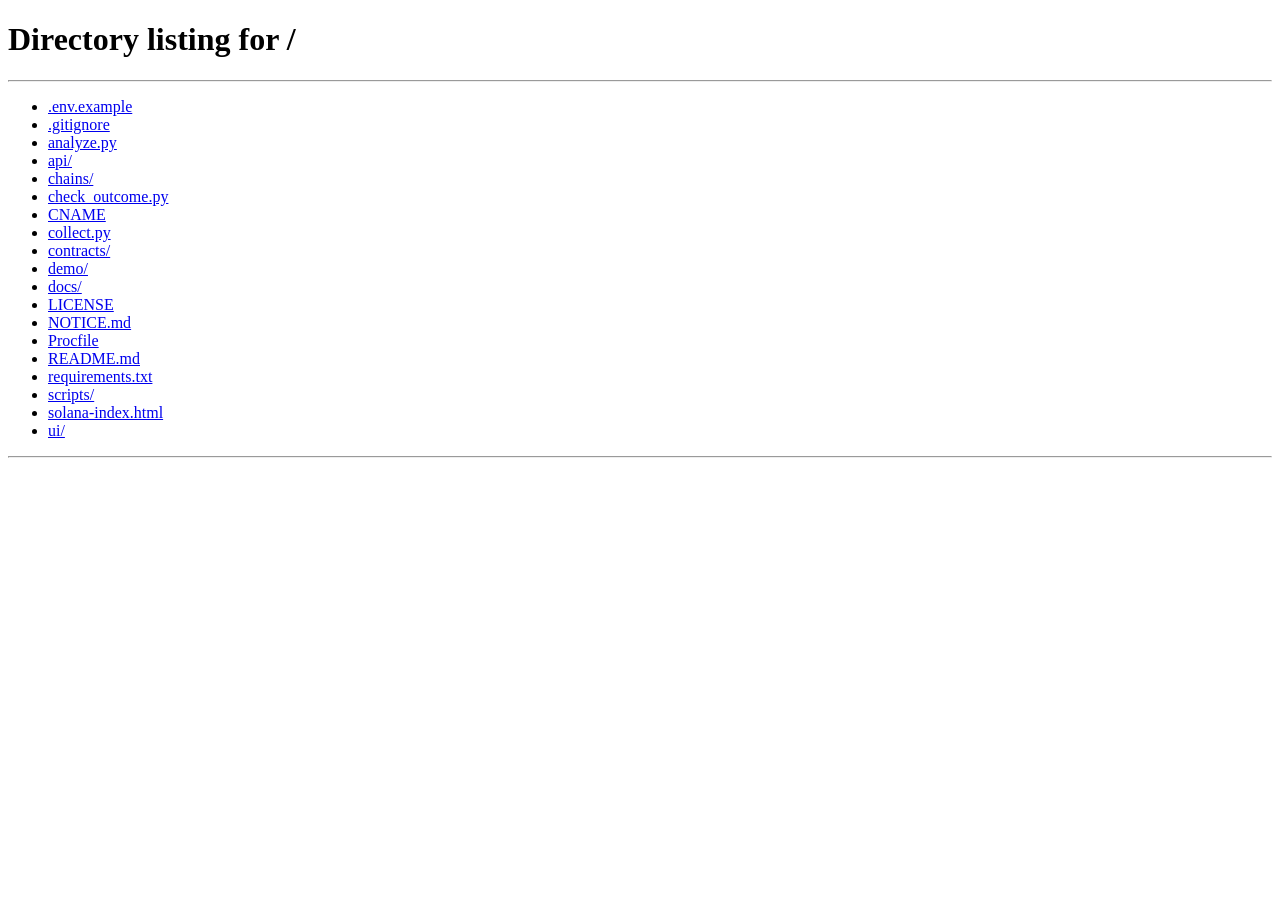
==== commit b96ba007: "Revert "Fix: pricing buttons aligned to bottom on all cards" This reverts commit 39249f52b8e16e7ffc5" ====
--- a/docs/avalanche/index.html
+++ b/docs/avalanche/index.html
@@ -1,3779 +1,39 @@
-<!DOCTYPE html>
+﻿<!doctype html>
 <html lang="en">
 <head>
-<meta charset="UTF-8">
-<meta name="viewport" content="width=device-width, initial-scale=1.0">
-<title>RugBuster Apex — Avalanche Security Scanner</title>
-<link href="https://fonts.googleapis.com/css2?family=Share+Tech+Mono&family=Orbitron:wght@400;700;900&family=Rajdhani:wght@300;400;600&display=swap" rel="stylesheet">
-<script src="https://cdn.jsdelivr.net/npm/ethers@6.13.5/dist/ethers.umd.min.js"></script>
-<style>
-  *, *::before, *::after { margin: 0; padding: 0; box-sizing: border-box; }
-
-  :root {
-    --neon-cyan: #E84142;
-    --neon-pink: #F8FAFC;
-    --neon-green: #23D18B;
-    --neon-orange: #FFB020;
-    --dark-bg: #070708;
-    --dark-panel: #121316;
-    --dark-card: #1B1C20;
-    --grid-line: rgba(232, 65, 66, 0.055);
-    --text-primary: #F8FAFC;
-    --text-muted: #A5A8B3;
-  }
-
-  html { scroll-behavior: smooth; }
-
-  body {
-    background: var(--dark-bg);
-    color: var(--text-primary);
-    font-family: 'Rajdhani', sans-serif;
-    font-size: 17px;
-    line-height: 1.6;
-    overflow-x: hidden;
-    cursor: crosshair;
-  }
-
-  /* GRID BACKGROUND */
-  body::before {
-    content: '';
-    position: fixed;
-    inset: 0;
-    background-image:
-      linear-gradient(var(--grid-line) 1px, transparent 1px),
-      linear-gradient(90deg, var(--grid-line) 1px, transparent 1px);
-    background-size: 60px 60px;
-    pointer-events: none;
-    z-index: 0;
-  }
-
-  /* SCANLINE OVERLAY */
-  body::after {
-    content: '';
-    position: fixed;
-    inset: 0;
-    background: repeating-linear-gradient(
-      0deg,
-      transparent,
-      transparent 2px,
-      rgba(0,0,0,0.08) 2px,
-      rgba(0,0,0,0.08) 4px
-    );
-    pointer-events: none;
-    z-index: 1;
-  }
-
-  .z1 { position: relative; z-index: 2; }
-
-  /* NAV */
-  nav {
-    position: fixed;
-    top: 0;
-    left: 0;
-    right: 0;
-    z-index: 100;
-    display: flex;
-    justify-content: space-between;
-    align-items: center;
-    padding: 18px 48px;
-    background: rgba(7, 7, 8, 0.9);
-    backdrop-filter: blur(12px);
-    border-bottom: 1px solid rgba(232, 65, 66, 0.15);
-  }
-
-  .logo {
-    font-family: 'Orbitron', monospace;
-    font-size: 22px;
-    font-weight: 900;
-    color: var(--neon-cyan);
-    text-shadow: 0 0 20px rgba(232, 65, 66, 0.6), 0 0 60px rgba(232, 65, 66, 0.22);
-    letter-spacing: 3px;
-    text-decoration: none;
-  }
-
-  .logo span { color: var(--neon-pink); text-shadow: 0 0 20px rgba(255,255,255,0.35); }
-
-  nav ul {
-    display: flex;
-    gap: 36px;
-    list-style: none;
-  }
-
-  nav a {
-    font-family: 'Share Tech Mono', monospace;
-    font-size: 13px;
-    color: var(--text-muted);
-    text-decoration: none;
-    letter-spacing: 2px;
-    text-transform: uppercase;
-    transition: color 0.2s, text-shadow 0.2s;
-  }
-
-  nav a:hover {
-    color: var(--neon-cyan);
-    text-shadow: 0 0 10px rgba(232, 65, 66, 0.6);
-  }
-
-  .nav-cta {
-    font-family: 'Share Tech Mono', monospace;
-    font-size: 12px;
-    color: var(--neon-pink) !important;
-    border: 1px solid var(--neon-pink);
-    padding: 8px 20px;
-    letter-spacing: 2px;
-    text-transform: uppercase;
-    transition: all 0.2s !important;
-    text-shadow: 0 0 8px rgba(255,255,255,0.4) !important;
-  }
-
-  .nav-cta:hover {
-    background: var(--neon-pink);
-    color: var(--dark-bg) !important;
-    text-shadow: none !important;
-    box-shadow: 0 0 30px rgba(255,255,255,0.5);
-  }
-
-  /* HERO */
-  .hero {
-    min-height: 100vh;
-    display: flex;
-    flex-direction: column;
-    justify-content: center;
-    align-items: center;
-    text-align: center;
-    padding: 120px 48px 80px;
-    position: relative;
-  }
-
-  .hero-eyebrow {
-    font-family: 'Share Tech Mono', monospace;
-    font-size: 12px;
-    letter-spacing: 6px;
-    color: var(--neon-green);
-    text-shadow: 0 0 10px rgba(35,209,139,0.6);
-    margin-bottom: 24px;
-    animation: pulse-glow 3s ease-in-out infinite;
-  }
-
-  @keyframes pulse-glow {
-    0%, 100% { opacity: 1; }
-    50% { opacity: 0.6; }
-  }
-
-  .hero-title {
-    font-family: 'Orbitron', monospace;
-    font-size: clamp(52px, 8vw, 96px);
-    font-weight: 900;
-    line-height: 0.95;
-    margin-bottom: 8px;
-    letter-spacing: -2px;
-  }
-
-  .hero-title .line1 {
-    display: block;
-    color: var(--text-primary);
-    text-shadow: 0 0 40px rgba(232,244,255,0.2);
-    animation: glitch 8s infinite;
-  }
-
-  .hero-title .line2 {
-    display: block;
-    color: var(--neon-cyan);
-    text-shadow: 0 0 30px rgba(232, 65, 66, 0.8), 0 0 80px rgba(232, 65, 66, 0.4);
-  }
-
-  @keyframes glitch {
-    0%, 90%, 100% { transform: translate(0); clip-path: none; }
-    91% { transform: translate(-3px, 1px); }
-    92% { transform: translate(3px, -1px); clip-path: inset(20% 0 30% 0); }
-    93% { transform: translate(0); clip-path: none; }
-    94% { transform: translate(2px, 2px); }
-    95% { transform: translate(0); }
-  }
-
-  .hero-sub {
-    font-family: 'Rajdhani', sans-serif;
-    font-size: clamp(16px, 2.5vw, 22px);
-    font-weight: 300;
-    color: var(--text-muted);
-    max-width: 600px;
-    margin: 24px auto 48px;
-    letter-spacing: 1px;
-    line-height: 1.7;
-  }
-
-  .hero-sub strong {
-    color: var(--neon-pink);
-    font-weight: 600;
-  }
-
-  .hero-buttons {
-    display: flex;
-    gap: 20px;
-    justify-content: center;
-    flex-wrap: wrap;
-  }
-
-  .btn-primary {
-    font-family: 'Orbitron', monospace;
-    font-size: 13px;
-    font-weight: 700;
-    letter-spacing: 3px;
-    text-transform: uppercase;
-    padding: 16px 40px;
-    background: var(--neon-cyan);
-    color: var(--dark-bg);
-    border: none;
-    cursor: pointer;
-    clip-path: polygon(8px 0%, 100% 0%, calc(100% - 8px) 100%, 0% 100%);
-    transition: all 0.2s;
-    text-decoration: none;
-    display: inline-block;
-    box-shadow: 0 0 30px rgba(232, 65, 66, 0.4), 0 0 80px rgba(232, 65, 66, 0.1);
-  }
-
-  .btn-primary:hover {
-    background: #fff;
-    box-shadow: 0 0 50px rgba(232, 65, 66, 0.8), 0 0 120px rgba(232, 65, 66, 0.3);
-    transform: translateY(-2px);
-  }
-
-  .btn-secondary {
-    font-family: 'Orbitron', monospace;
-    font-size: 13px;
-    font-weight: 400;
-    letter-spacing: 3px;
-    text-transform: uppercase;
-    padding: 15px 40px;
-    background: transparent;
-    color: var(--neon-pink);
-    border: 1px solid var(--neon-pink);
-    cursor: pointer;
-    clip-path: polygon(8px 0%, 100% 0%, calc(100% - 8px) 100%, 0% 100%);
-    transition: all 0.2s;
-    text-decoration: none;
-    display: inline-block;
-    text-shadow: 0 0 10px rgba(255,255,255,0.5);
-  }
-
-  .btn-secondary:hover {
-    background: rgba(255,255,255,0.1);
-    box-shadow: 0 0 30px rgba(255,255,255,0.4);
-    transform: translateY(-2px);
-  }
-
-  /* STATS BAR */
-  .stats-bar {
-    background: var(--dark-panel);
-    border-top: 1px solid rgba(232, 65, 66, 0.1);
-    border-bottom: 1px solid rgba(232, 65, 66, 0.1);
-    padding: 28px 48px;
-    display: grid;
-    grid-template-columns: repeat(4, 1fr);
-    gap: 0;
-  }
-
-  .stat-item {
-    text-align: center;
-    padding: 12px 24px;
-    border-right: 1px solid rgba(232, 65, 66, 0.08);
-  }
-
-  .stat-item:last-child { border-right: none; }
-
-  .stat-number {
-    font-family: 'Orbitron', monospace;
-    font-size: 32px;
-    font-weight: 700;
-    color: var(--neon-cyan);
-    text-shadow: 0 0 20px rgba(232, 65, 66, 0.6);
-    display: block;
-    line-height: 1;
-    margin-bottom: 6px;
-  }
-
-  .stat-label {
-    font-family: 'Share Tech Mono', monospace;
-    font-size: 11px;
-    letter-spacing: 3px;
-    color: var(--text-muted);
-    text-transform: uppercase;
-  }
-
-  /* SECTION */
-  section {
-    padding: 100px 48px;
-    max-width: 1280px;
-    margin: 0 auto;
-  }
-
-  .section-label {
-    font-family: 'Share Tech Mono', monospace;
-    font-size: 11px;
-    letter-spacing: 5px;
-    color: var(--neon-pink);
-    text-transform: uppercase;
-    margin-bottom: 12px;
-    text-shadow: 0 0 8px rgba(255,255,255,0.4);
-  }
-
-  .section-title {
-    font-family: 'Orbitron', monospace;
-    font-size: clamp(28px, 4vw, 48px);
-    font-weight: 700;
-    line-height: 1.1;
-    margin-bottom: 20px;
-    color: var(--text-primary);
-  }
-
-  .section-title span { color: var(--neon-cyan); text-shadow: 0 0 20px rgba(232,65,66,0.5); }
-
-  .section-desc {
-    font-size: 17px;
-    color: var(--text-muted);
-    max-width: 560px;
-    line-height: 1.8;
-    font-weight: 300;
-  }
-
-  /* FEATURES */
-  .features-grid {
-    display: grid;
-    grid-template-columns: repeat(3, 1fr);
-    gap: 2px;
-    margin-top: 64px;
-    border: 1px solid rgba(232, 65, 66, 0.08);
-  }
-
-  .feature-card {
-    background: var(--dark-card);
-    padding: 40px 36px;
-    border: 1px solid rgba(232, 65, 66, 0.06);
-    transition: all 0.3s;
-    position: relative;
-    overflow: hidden;
-  }
-
-  .feature-card::before {
-    content: '';
-    position: absolute;
-    top: 0; left: 0; right: 0;
-    height: 2px;
-    background: linear-gradient(90deg, transparent, var(--neon-cyan), transparent);
-    opacity: 0;
-    transition: opacity 0.3s;
-  }
-
-  .feature-card:hover::before { opacity: 1; }
-
-  .feature-card:hover {
-    background: rgba(232, 65, 66, 0.03);
-    border-color: rgba(232, 65, 66, 0.2);
-    transform: translateY(-4px);
-  }
-
-  .feature-icon {
-    width: 52px;
-    height: 52px;
-    border: 1px solid rgba(232, 65, 66, 0.3);
-    display: flex;
-    align-items: center;
-    justify-content: center;
-    margin-bottom: 24px;
-    font-size: 22px;
-    clip-path: polygon(6px 0%, 100% 0%, calc(100% - 6px) 100%, 0% 100%);
-    background: rgba(232, 65, 66, 0.05);
-  }
-
-  .feature-card.pink .feature-icon {
-    border-color: rgba(255, 255, 255, 0.3);
-    background: rgba(255, 255, 255, 0.05);
-  }
-
-  .feature-card.green .feature-icon {
-    border-color: rgba(35, 209, 139, 0.3);
-    background: rgba(35, 209, 139, 0.05);
-  }
-
-  .feature-title {
-    font-family: 'Orbitron', monospace;
-    font-size: 15px;
-    font-weight: 700;
-    color: var(--text-primary);
-    letter-spacing: 1px;
-    margin-bottom: 12px;
-    text-transform: uppercase;
-  }
-
-  .feature-desc {
-    font-size: 15px;
-    color: var(--text-muted);
-    line-height: 1.8;
-    font-weight: 300;
-  }
-
-  /* TERMINAL */
-  .terminal-section {
-    background: var(--dark-panel);
-    border-top: 1px solid rgba(232, 65, 66, 0.08);
-    border-bottom: 1px solid rgba(232, 65, 66, 0.08);
-    padding: 100px 48px;
-  }
-
-  .terminal-wrap {
-    max-width: 1280px;
-    margin: 0 auto;
-    display: grid;
-    grid-template-columns: 1fr 1fr;
-    gap: 80px;
-    align-items: center;
-  }
-
-  .monitor-panel {
-    max-width: 1280px;
-    margin: 28px auto 0;
-    border: 1px solid rgba(232,65,66,0.14);
-    background: rgba(10,15,30,0.82);
-    padding: 22px 22px 18px;
-    box-shadow: inset 0 0 24px rgba(232,65,66,0.03);
-  }
-
-  .monitor-grid {
-    display: grid;
-    grid-template-columns: repeat(2, minmax(0, 1fr));
-    gap: 12px;
-  }
-
-  .monitor-card {
-    border: 1px solid rgba(232,65,66,0.1);
-    padding: 14px 16px;
-    background: rgba(232,65,66,0.03);
-  }
-
-  .cia-flow-panel {
-    max-width: 1280px;
-    margin: 28px auto 0;
-    border: 1px solid rgba(232,65,66,0.16);
-    background:
-      linear-gradient(90deg, rgba(232,65,66,0.035) 1px, transparent 1px),
-      linear-gradient(0deg, rgba(232,65,66,0.028) 1px, transparent 1px),
-      rgba(7,12,24,0.9);
-    background-size: 44px 44px;
-    padding: 22px;
-    box-shadow: inset 0 0 34px rgba(232,65,66,0.035);
-    overflow: hidden;
-  }
-
-  .cia-flow-head {
-    display: flex;
-    justify-content: space-between;
-    gap: 16px;
-    align-items: center;
-    margin-bottom: 18px;
-  }
-
-  .cia-flow-kicker {
-    font-family: 'Share Tech Mono', monospace;
-    font-size: 11px;
-    color: var(--neon-pink);
-    letter-spacing: 3px;
-  }
-
-  .cia-flow-title {
-    font-family: 'Orbitron', monospace;
-    font-size: 16px;
-    color: var(--text-primary);
-    margin-top: 6px;
-  }
-
-  .cia-flow-state {
-    font-family: 'Share Tech Mono', monospace;
-    font-size: 11px;
-    color: var(--text-muted);
-    letter-spacing: 3px;
-    text-align: right;
-  }
-
-  .cia-flow-state.scanning { color: var(--neon-pink); }
-  .cia-flow-state.complete { color: var(--neon-green); }
-  .cia-flow-state.warn { color: var(--neon-orange); }
-  .cia-flow-state.danger { color: #ff3d3d; }
-
-  .cia-flow-grid {
-    display: grid;
-    grid-template-columns: minmax(180px, 0.7fr) minmax(300px, 1.35fr) minmax(90px, 0.25fr) minmax(190px, 0.75fr);
-    gap: 18px;
-    align-items: center;
-  }
-
-  .cia-node {
-    border: 1px solid rgba(232,65,66,0.18);
-    background: rgba(232,65,66,0.04);
-    padding: 16px;
-    min-height: 92px;
-    position: relative;
-    box-shadow: inset 0 0 24px rgba(232,65,66,0.025);
-  }
-
-  .cia-node-label {
-    font-family: 'Share Tech Mono', monospace;
-    font-size: 9px;
-    color: var(--text-muted);
-    letter-spacing: 3px;
-    text-transform: uppercase;
-    margin-bottom: 8px;
-  }
-
-  .cia-node-main {
-    font-family: 'Orbitron', monospace;
-    font-size: 13px;
-    color: var(--text-primary);
-    line-height: 1.45;
-    overflow: hidden;
-    text-overflow: ellipsis;
-  }
-
-  .cia-node-sub {
-    font-family: 'Share Tech Mono', monospace;
-    font-size: 10px;
-    color: var(--text-muted);
-    line-height: 1.55;
-    margin-top: 8px;
-    word-break: break-all;
-  }
-
-  .cia-module-stack {
-    display: grid;
-    grid-template-columns: repeat(2, minmax(0, 1fr));
-    gap: 10px;
-    position: relative;
-  }
-
-  .cia-module-node {
-    border: 1px solid rgba(232,65,66,0.12);
-    background: rgba(232,65,66,0.03);
-    min-height: 78px;
-    padding: 12px 12px 10px;
-    position: relative;
-    transition: border-color 0.22s ease, box-shadow 0.22s ease, background 0.22s ease;
-  }
-
-  .cia-module-node::before {
-    content: "";
-    position: absolute;
-    left: -5px;
-    top: 50%;
-    width: 8px;
-    height: 8px;
-    transform: translateY(-50%);
-    background: rgba(232,65,66,0.25);
-    border-radius: 50%;
-    box-shadow: 0 0 10px rgba(232,65,66,0.2);
-  }
-
-  .cia-module-node.active {
-    border-color: rgba(255,255,255,0.72);
-    background: rgba(255,255,255,0.055);
-    box-shadow: 0 0 22px rgba(255,255,255,0.14);
-  }
-
-  .cia-module-node.active::before {
-    background: var(--neon-pink);
-    box-shadow: 0 0 18px rgba(255,255,255,0.85);
-    animation: pulse-glow 0.9s ease-in-out infinite;
-  }
-
-  .cia-module-node.complete {
-    border-color: rgba(35,209,139,0.52);
-    background: rgba(35,209,139,0.045);
-    box-shadow: 0 0 20px rgba(35,209,139,0.08);
-  }
-
-  .cia-module-node.complete::before {
-    background: var(--neon-green);
-    box-shadow: 0 0 16px rgba(35,209,139,0.8);
-  }
-
-  .cia-module-node.warn {
-    border-color: rgba(255,107,0,0.62);
-    background: rgba(255,107,0,0.045);
-  }
-
-  .cia-module-name {
-    font-family: 'Orbitron', monospace;
-    font-size: 11px;
-    color: var(--text-primary);
-    margin-bottom: 8px;
-    white-space: nowrap;
-    overflow: hidden;
-    text-overflow: ellipsis;
-  }
-
-  .cia-module-detail {
-    font-family: 'Share Tech Mono', monospace;
-    font-size: 10px;
-    color: var(--text-muted);
-    line-height: 1.45;
-    min-height: 28px;
-  }
-
-  .cia-link-stage {
-    position: relative;
-    height: 100%;
-    min-height: 252px;
-    overflow: hidden;
-  }
-
-  .cia-link {
-    position: absolute;
-    height: 1px;
-    left: 0;
-    right: 0;
-    top: 50%;
-    background: linear-gradient(90deg, rgba(232,65,66,0.05), rgba(255,255,255,0.55), rgba(35,209,139,0.18));
-  }
-
-  .cia-link::after {
-    content: "";
-    position: absolute;
-    top: -3px;
-    left: 0;
-    width: 7px;
-    height: 7px;
-    border-radius: 50%;
-    background: var(--neon-cyan);
-    box-shadow: 0 0 18px rgba(232,65,66,0.9);
-    animation: ciaTrace 2.3s linear infinite;
-  }
-
-  .cia-link:nth-child(1) { top: 18%; transform: rotate(7deg); }
-  .cia-link:nth-child(2) { top: 34%; transform: rotate(2deg); }
-  .cia-link:nth-child(3) { top: 50%; transform: rotate(-1deg); }
-  .cia-link:nth-child(4) { top: 66%; transform: rotate(-4deg); }
-  .cia-link:nth-child(5) { top: 82%; transform: rotate(-8deg); }
-
-  .cia-final-node.complete {
-    border-color: rgba(35,209,139,0.62);
-    box-shadow: 0 0 28px rgba(35,209,139,0.14), inset 0 0 30px rgba(35,209,139,0.035);
-  }
-
-  .cia-final-node.warn {
-    border-color: rgba(255,107,0,0.7);
-    box-shadow: 0 0 28px rgba(255,107,0,0.12), inset 0 0 30px rgba(255,107,0,0.035);
-  }
-
-  .cia-final-node.danger {
-    border-color: rgba(255,61,61,0.8);
-    box-shadow: 0 0 34px rgba(255,61,61,0.18), inset 0 0 30px rgba(255,61,61,0.04);
-  }
-
-  @keyframes ciaTrace {
-    from { transform: translateX(0); opacity: 0; }
-    10% { opacity: 1; }
-    90% { opacity: 1; }
-    to { transform: translateX(96px); opacity: 0; }
-  }
-
-  .portfolio-panel {
-    max-width: 1280px;
-    margin: 28px auto 0;
-    border: 1px solid rgba(232,65,66,0.14);
-    background: rgba(10,15,30,0.82);
-    padding: 22px;
-    box-shadow: inset 0 0 24px rgba(232,65,66,0.03);
-  }
-
-  .portfolio-panel.alert {
-    border-color: rgba(255,61,61,0.5);
-    box-shadow: inset 0 0 24px rgba(255,61,61,0.05), 0 0 28px rgba(255,61,61,0.08);
-  }
-
-  .portfolio-row {
-    display: grid;
-    grid-template-columns: minmax(220px, 1.2fr) minmax(120px, 0.7fr) minmax(120px, 0.7fr) minmax(150px, 0.8fr) minmax(150px, 0.8fr);
-    gap: 12px;
-    align-items: center;
-    padding: 14px 16px;
-    border: 1px solid rgba(232,65,66,0.08);
-    background: rgba(232,65,66,0.03);
-  }
-
-  .portfolio-row + .portfolio-row {
-    margin-top: 10px;
-  }
-
-  .portfolio-row.risk {
-    border-color: rgba(255,61,61,0.35);
-    background: rgba(255,61,61,0.06);
-  }
-
-  .portfolio-row.warn {
-    border-color: rgba(255,153,0,0.28);
-    background: rgba(255,153,0,0.05);
-  }
-
-  .terminal {
-    background: #020408;
-    border: 1px solid rgba(232, 65, 66, 0.2);
-    padding: 0;
-    font-family: 'Share Tech Mono', monospace;
-    font-size: 13px;
-    box-shadow: 0 0 60px rgba(232, 65, 66, 0.08), inset 0 0 30px rgba(232, 65, 66, 0.02);
-  }
-
-  .terminal-bar {
-    background: rgba(232, 65, 66, 0.05);
-    border-bottom: 1px solid rgba(232, 65, 66, 0.15);
-    padding: 10px 16px;
-    display: flex;
-    align-items: center;
-    gap: 8px;
-  }
-
-  .t-dot {
-    width: 10px; height: 10px;
-    border-radius: 50%;
-  }
-
-  .t-dot.r { background: #ff5f57; }
-  .t-dot.y { background: #febc2e; }
-  .t-dot.g { background: #28c840; }
-
-  .terminal-title {
-    font-size: 11px;
-    color: var(--text-muted);
-    letter-spacing: 2px;
-    margin-left: 8px;
-  }
-
-  .terminal-body {
-    padding: 24px;
-    line-height: 2;
-  }
-
-  .t-prompt { color: var(--neon-green); }
-  .t-cmd { color: var(--text-primary); }
-  .t-out { color: var(--text-muted); }
-  .t-warn { color: var(--neon-orange); }
-  .t-danger { color: #ff3d3d; }
-  .t-success { color: var(--neon-green); }
-  .t-cyan { color: var(--neon-cyan); }
-  .t-pink { color: var(--neon-pink); }
-
-  .cursor {
-    display: inline-block;
-    width: 9px;
-    height: 15px;
-    background: var(--neon-cyan);
-    animation: blink 1s step-end infinite;
-    vertical-align: middle;
-    margin-left: 2px;
-  }
-
-  @keyframes blink { 0%, 100% { opacity: 1; } 50% { opacity: 0; } }
-
-  /* PRICING */
-  .pricing-grid {
-    display: grid;
-    grid-template-columns: repeat(3, 1fr);
-    gap: 24px;
-    margin-top: 64px;
-  }
-
-  .pricing-card {
-    background: var(--dark-card);
-    border: 1px solid rgba(232, 65, 66, 0.08);
-    padding: 40px 32px;
-    position: relative;
-    transition: all 0.3s;
-    clip-path: polygon(0 0, calc(100% - 16px) 0, 100% 16px, 100% 100%, 16px 100%, 0 calc(100% - 16px));
-  }
-
-  .pricing-card.featured {
-    border-color: rgba(232, 65, 66, 0.4);
-    background: rgba(232, 65, 66, 0.03);
-    box-shadow: 0 0 60px rgba(232, 65, 66, 0.08);
-  }
-
-  .pricing-card:hover {
-    transform: translateY(-6px);
-    border-color: rgba(232, 65, 66, 0.3);
-  }
-
-  .featured-badge {
-    font-family: 'Share Tech Mono', monospace;
-    font-size: 10px;
-    letter-spacing: 3px;
-    color: var(--dark-bg);
-    background: var(--neon-cyan);
-    padding: 4px 14px;
-    text-transform: uppercase;
-    display: inline-block;
-    margin-bottom: 24px;
-  }
-
-  .price-tier {
-    font-family: 'Share Tech Mono', monospace;
-    font-size: 12px;
-    letter-spacing: 4px;
-    color: var(--text-muted);
-    text-transform: uppercase;
-    margin-bottom: 12px;
-  }
-
-  .price-amount {
-    font-family: 'Orbitron', monospace;
-    font-size: 52px;
-    font-weight: 900;
-    color: var(--neon-cyan);
-    text-shadow: 0 0 30px rgba(232,65,66,0.5);
-    line-height: 1;
-    margin-bottom: 4px;
-  }
-
-  .price-amount sup {
-    font-size: 24px;
-    vertical-align: top;
-    margin-top: 10px;
-    display: inline-block;
-  }
-
-  .price-period {
-    font-family: 'Share Tech Mono', monospace;
-    font-size: 12px;
-    color: var(--text-muted);
-    letter-spacing: 2px;
-    margin-bottom: 32px;
-  }
-
-  .price-divider {
-    border: none;
-    border-top: 1px solid rgba(232,65,66,0.08);
-    margin-bottom: 28px;
-  }
-
-  .price-features {
-    list-style: none;
-    margin-bottom: 36px;
-  }
-
-  .price-features li {
-    font-family: 'Share Tech Mono', monospace;
-    font-size: 13px;
-    color: var(--text-muted);
-    padding: 8px 0;
-    display: flex;
-    align-items: center;
-    gap: 10px;
-    letter-spacing: 0.5px;
-    border-bottom: 1px solid rgba(232,65,66,0.04);
-  }
-
-  .price-features li::before {
-    content: '▸';
-    color: var(--neon-cyan);
-    font-size: 11px;
-    flex-shrink: 0;
-  }
-
-  .price-features li.off { color: rgba(90, 122, 154, 0.4); }
-  .price-features li.off::before { color: rgba(90,122,154,0.3); }
-
-  /* HOW IT WORKS */
-  .how-grid {
-    display: grid;
-    grid-template-columns: repeat(4, 1fr);
-    gap: 0;
-    margin-top: 64px;
-    position: relative;
-  }
-
-  .how-grid::before {
-    content: '';
-    position: absolute;
-    top: 42px;
-    left: calc(12.5% + 20px);
-    right: calc(12.5% + 20px);
-    height: 1px;
-    background: linear-gradient(90deg, var(--neon-cyan), var(--neon-pink), var(--neon-cyan));
-    opacity: 0.3;
-  }
-
-  .how-step {
-    padding: 24px;
-    text-align: center;
-  }
-
-  .how-num {
-    width: 56px;
-    height: 56px;
-    border: 1px solid rgba(232, 65, 66, 0.3);
-    display: flex;
-    align-items: center;
-    justify-content: center;
-    margin: 0 auto 24px;
-    font-family: 'Orbitron', monospace;
-    font-size: 18px;
-    font-weight: 700;
-    color: var(--neon-cyan);
-    text-shadow: 0 0 15px rgba(232,65,66,0.6);
-    background: var(--dark-bg);
-    clip-path: polygon(6px 0%, 100% 0%, calc(100% - 6px) 100%, 0% 100%);
-    position: relative;
-    z-index: 1;
-  }
-
-  .how-label {
-    font-family: 'Orbitron', monospace;
-    font-size: 13px;
-    font-weight: 700;
-    color: var(--text-primary);
-    text-transform: uppercase;
-    letter-spacing: 1px;
-    margin-bottom: 10px;
-  }
-
-  .how-desc {
-    font-size: 14px;
-    color: var(--text-muted);
-    line-height: 1.7;
-    font-weight: 300;
-  }
-
-  /* CTA FOOTER */
-  .cta-section {
-    background: var(--dark-panel);
-    border-top: 1px solid rgba(232, 65, 66, 0.1);
-    text-align: center;
-    padding: 120px 48px;
-    position: relative;
-    overflow: hidden;
-  }
-
-  .cta-section::before {
-    content: '';
-    position: absolute;
-    top: 50%; left: 50%;
-    transform: translate(-50%, -50%);
-    width: 600px;
-    height: 600px;
-    background: radial-gradient(circle, rgba(232,65,66,0.05) 0%, transparent 70%);
-    pointer-events: none;
-  }
-
-  .cta-title {
-    font-family: 'Orbitron', monospace;
-    font-size: clamp(32px, 5vw, 64px);
-    font-weight: 900;
-    color: var(--text-primary);
-    margin-bottom: 12px;
-    line-height: 1;
-  }
-
-  .cta-title span { color: var(--neon-pink); text-shadow: 0 0 30px rgba(255,255,255,0.6); }
-
-  .cta-sub {
-    font-size: 17px;
-    color: var(--text-muted);
-    margin-bottom: 48px;
-    font-weight: 300;
-  }
-
-  /* FOOTER */
-  footer {
-    padding: 40px 48px;
-    display: flex;
-    justify-content: space-between;
-    align-items: center;
-    border-top: 1px solid rgba(232, 65, 66, 0.06);
-    background: rgba(5, 8, 17, 0.9);
-  }
-
-  .footer-copy {
-    font-family: 'Share Tech Mono', monospace;
-    font-size: 11px;
-    color: var(--text-muted);
-    letter-spacing: 2px;
-  }
-
-  .footer-links {
-    display: flex;
-    gap: 32px;
-    list-style: none;
-  }
-
-  .footer-links a {
-    font-family: 'Share Tech Mono', monospace;
-    font-size: 11px;
-    color: var(--text-muted);
-    text-decoration: none;
-    letter-spacing: 2px;
-    text-transform: uppercase;
-    transition: color 0.2s;
-  }
-
-  .footer-links a:hover { color: var(--neon-cyan); }
-
-  /* FLOATING DECO */
-  .hex-bg {
-    position: absolute;
-    font-family: 'Share Tech Mono', monospace;
-    font-size: 11px;
-    color: rgba(232, 65, 66, 0.04);
-    pointer-events: none;
-    letter-spacing: 2px;
-    line-height: 2.2;
-    white-space: pre;
-    user-select: none;
-  }
-
-  /* ANIMATE IN */
-  @keyframes fadeUp {
-    from { opacity: 0; transform: translateY(30px); }
-    to { opacity: 1; transform: translateY(0); }
-  }
-
-  .hero-eyebrow { animation: fadeUp 0.6s 0.1s both; }
-  .hero-title { animation: fadeUp 0.7s 0.3s both; }
-  .hero-sub { animation: fadeUp 0.7s 0.5s both; }
-  .hero-buttons { animation: fadeUp 0.7s 0.7s both; }
-
-  /* NOISE overlay */
-  .noise {
-    position: fixed;
-    inset: 0;
-    opacity: 0.025;
-    pointer-events: none;
-    z-index: 3;
-    background-image: url("data:image/svg+xml,%3Csvg viewBox='0 0 256 256' xmlns='http://www.w3.org/2000/svg'%3E%3Cfilter id='noise'%3E%3CfeTurbulence type='fractalNoise' baseFrequency='0.9' numOctaves='4' stitchTiles='stitch'/%3E%3C/filter%3E%3Crect width='100%25' height='100%25' filter='url(%23noise)'/%3E%3C/svg%3E");
-    background-size: 128px;
-  }
-
-  @media (max-width: 900px) {
-    nav { padding: 16px 24px; }
-    nav ul { display: none; }
-    .features-grid { grid-template-columns: 1fr; }
-    .pricing-grid { grid-template-columns: 1fr; }
-    .how-grid { grid-template-columns: 1fr 1fr; }
-    .terminal-wrap { grid-template-columns: 1fr; gap: 40px; }
-    .cia-flow-head { align-items: flex-start; flex-direction: column; }
-    .cia-flow-state { text-align: left; }
-    .cia-flow-grid { grid-template-columns: 1fr; }
-    .cia-module-stack { grid-template-columns: 1fr; }
-    .cia-link-stage { min-height: 34px; }
-    .cia-link { display: none; }
-    .monitor-grid { grid-template-columns: 1fr; }
-    .portfolio-row { grid-template-columns: 1fr; }
-    .stats-bar { grid-template-columns: repeat(2, 1fr); }
-    section { padding: 60px 24px; }
-    .terminal-section { padding: 60px 24px; }
-    footer { flex-direction: column; gap: 20px; text-align: center; }
-    .how-grid::before { display: none; }
-  }
-
-  @media (prefers-reduced-motion: reduce) {
-    .cia-link::after,
-    .cia-module-node.active::before {
-      animation: none;
-    }
-  }
-</style>
-
-<style id="rb-chain-switch-style">
-html{scrollbar-gutter:stable}
-.rb-chain-switch{display:flex;gap:10px;align-items:center;margin-left:20px;margin-right:auto}
-.rb-cs{display:inline-flex;align-items:center;justify-content:center;gap:7px;
- box-sizing:border-box;min-width:140px;padding:9px 16px;
- font-family:'Share Tech Mono',monospace;font-size:12px;letter-spacing:1.5px;font-weight:bold;
- text-decoration:none;clip-path:polygon(9% 0,100% 0,91% 100%,0 100%);transition:all .18s;opacity:.5}
-.rb-cs:hover{opacity:1}
-.rb-cs.active{opacity:1}
-.rb-cs-sol{background:#9945FF;color:#fff}
-.rb-cs-sol.active{box-shadow:0 0 18px rgba(153,69,255,.6)}
-.rb-cs-avax{background:#E84142;color:#fff}
-.rb-cs-avax.active{box-shadow:0 0 18px rgba(232,65,66,.6)}
-.rb-cs-bnb{background:#F3BA2F;color:#1a1500}
-.rb-cs-bnb.active{box-shadow:0 0 18px rgba(243,186,47,.6)}
-@media(max-width:1100px){.rb-chain-switch{margin:0 8px;gap:6px}.rb-chain-switch .rb-cs span{display:none}
- .rb-cs{padding:9px 14px;min-width:auto}}
-</style>
+  <meta charset="utf-8">
+  <meta name="viewport" content="width=device-width, initial-scale=1">
+  <script async src="https://www.googletagmanager.com/gtag/js?id=G-NECVZ0GPTS"></script>
+  <script>
+    window.dataLayer = window.dataLayer || [];
+    function gtag(){dataLayer.push(arguments);}
+    gtag('js', new Date());
+    gtag('config', 'G-NECVZ0GPTS');
+  </script>
+  <meta http-equiv="refresh" content="0; url=/">
+  <link rel="canonical" href="/">
+  <title>Crypto Rug Pull & Scam Checker - Multi-Chain Token Scanner | RugBuster</title>
+  <meta name="description" content="Check crypto tokens for rug pull and scam signals across Avalanche, BNB Chain, Base, Solana, and TRON.">
+  <meta property="og:type" content="website">
+  <meta property="og:site_name" content="RugBuster">
+  <meta property="og:url" content="https://rugbuster.io/">
+  <meta property="og:title" content="Crypto Rug Pull & Scam Checker | RugBuster">
+  <meta property="og:description" content="Check token risk signals across Avalanche, BNB Chain, Base, Solana, and TRON before you trade.">
+  <meta property="og:image" content="https://rugbuster.io/assets/rugbuster-og-v5.png">
+  <meta property="og:image:width" content="1200">
+  <meta property="og:image:height" content="630">
+  <meta name="twitter:card" content="summary_large_image">
+  <meta name="twitter:title" content="Crypto Rug Pull & Scam Checker | RugBuster">
+  <meta name="twitter:description" content="Check token risk signals across Avalanche, BNB Chain, Base, Solana, and TRON before you trade.">
+  <meta name="twitter:image" content="https://rugbuster.io/assets/rugbuster-og-v5.png">
+  <meta name="theme-color" content="#070708">
+  <link rel="icon" type="image/png" sizes="16x16" href="/assets/favicon-16.png">
+  <link rel="icon" type="image/png" sizes="32x32" href="/assets/favicon-32.png">
+  <link rel="apple-touch-icon" sizes="180x180" href="/assets/apple-touch-icon.png">
 </head>
 <body>
-
-<div class="noise"></div>
-
-<!-- NAV -->
-<nav class="z1">
-  <a href="#" class="logo">RUG<span>BUSTER</span></a>
-  <div class="rb-chain-switch"><a class="rb-cs rb-cs-sol" href="/" aria-label="Solana"><svg viewBox="0 0 397.7 311.7" width="19" height="15" fill="#fff" aria-hidden="true"><path d="M64.6 237.9c2.4-2.4 5.7-3.8 9.2-3.8h317.4c5.8 0 8.7 7 4.6 11.1l-62.7 62.7c-2.4 2.4-5.7 3.8-9.2 3.8H6.5c-5.8 0-8.7-7-4.6-11.1z"/><path d="M64.6 3.8C67.1 1.4 70.4 0 73.8 0h317.4c5.8 0 8.7 7 4.6 11.1l-62.7 62.7c-2.4 2.4-5.7 3.8-9.2 3.8H6.5c-5.8 0-8.7-7-4.6-11.1z"/><path d="M333.1 120.1c-2.4-2.4-5.7-3.8-9.2-3.8H6.5c-5.8 0-8.7 7-4.6 11.1l62.7 62.7c2.4 2.4 5.7 3.8 9.2 3.8h317.4c5.8 0 8.7-7 4.6-11.1z"/></svg><span>SOLANA</span></a><a class="rb-cs rb-cs-avax active" href="/avalanche/" aria-label="Avalanche"><svg viewBox="0 0 1503 1504" width="18" height="18" aria-hidden="true"><path fill="#fff" d="M538 1050H392c-31 0-46 0-55-6a37 37 0 01-17-29c-1-11 7-24 22-50l360-635c15-27 23-40 33-45a37 37 0 0133 0c10 5 18 18 33 45l74 129 1 1c16 28 24 42 27 57a85 85 0 010 35c-3 15-11 29-27 57L685 1019l-1 1c-16 28-24 42-35 53-12 12-27 20-43 25-15 4-32 4-68 4z"/><path fill="#fff" d="M906 1050h209c31 0 47 0 56-6a37 37 0 0017-30c1-10-7-23-21-48-1-1-1-2-2-3l-105-179-1-2c-15-25-22-38-32-43a37 37 0 00-32 0c-10 5-18 18-33 44L864 962l-1 1c-15 26-22 39-22 50a37 37 0 0017 29c10 6 25 6 56 6z"/></svg><span>AVALANCHE</span></a><a class="rb-cs rb-cs-bnb" href="/bnb/" aria-label="BNB Chain"><svg viewBox="0 0 126 126" width="17" height="17" fill="#1a1500" aria-hidden="true"><polygon points="63,8 98,43 83,58 63,38 43,58 28,43"/><polygon points="63,118 28,83 43,68 63,88 83,68 98,83"/><polygon points="28,48 43,63 28,78 13,63"/><polygon points="98,48 113,63 98,78 83,63"/><polygon points="63,48 78,63 63,78 48,63"/></svg><span>BNB</span></a></div>
-  <ul>
-    <li><a href="#features">Protocol</a></li>
-    <li><a href="#scanner">Scanner</a></li>
-    <li><a href="#api">API</a></li>
-    <li><a href="#how">How</a></li>
-    <li><a href="#pricing">Access</a></li>
-    <li><a href="#scanner" class="nav-cta">Scan Now</a></li>
-    <li>
-      <button id="walletBtn" onclick="connectWallet()" style="
-        font-family:'Share Tech Mono',monospace;
-        font-size:12px;
-        letter-spacing:2px;
-        padding:8px 20px;
-        background:transparent;
-        border:1px solid var(--neon-green);
-        color:var(--neon-green);
-        cursor:crosshair;
-        text-transform:uppercase;
-        transition:all 0.2s;
-        text-shadow:0 0 8px rgba(35,209,139,0.4);
-        display:flex;align-items:center;gap:8px;
-      " onmouseover="this.style.background='rgba(35,209,139,0.1)'" onmouseout="if(!walletConnected)this.style.background='transparent'">
-        <span style="font-size:16px;">🦊</span>
-        <span id="walletBtnText">Connect Avalanche Wallet</span>
-      </button>
-    </li>
-  </ul>
-</nav>
-
-<!-- WALLET MODAL -->
-<div id="walletModal" style="
-  display:none;
-  position:fixed;inset:0;
-  background:rgba(5,8,17,0.92);
-  z-index:999;
-  align-items:center;
-  justify-content:center;
-">
-  <div style="
-    border:1px solid rgba(232,65,66,0.3);
-    background:var(--dark-card);
-    padding:48px;
-    max-width:460px;width:90%;
-    text-align:center;
-    box-shadow:0 0 80px rgba(232,65,66,0.08);
-    position:relative;
-  ">
-    <button onclick="closeWalletModal()" style="position:absolute;top:16px;right:20px;background:none;border:none;color:var(--text-muted);font-size:20px;cursor:crosshair;">✕</button>
-    <div style="font-family:'Share Tech Mono',monospace;font-size:11px;letter-spacing:4px;color:var(--neon-cyan);margin-bottom:24px;">// SELECT AVALANCHE WALLET</div>
-    <div id="walletModalBody">
-      <!-- metamask option -->
-      <div onclick="connectMetaMask()" style="
-        border:1px solid rgba(232,65,66,0.15);
-        padding:20px 24px;
-        margin-bottom:12px;
-        cursor:crosshair;
-        display:flex;align-items:center;gap:16px;
-        transition:all 0.2s;
-        background:rgba(232,65,66,0.02);
-      " onmouseover="this.style.borderColor='rgba(232,65,66,0.5)';this.style.background='rgba(232,65,66,0.05)'"
-         onmouseout="this.style.borderColor='rgba(232,65,66,0.15)';this.style.background='rgba(232,65,66,0.02)'">
-        <span style="font-size:32px;">🦊</span>
-        <div style="text-align:left;">
-          <div style="font-family:'Orbitron',monospace;font-size:14px;font-weight:700;color:var(--text-primary);margin-bottom:4px;">MetaMask</div>
-          <div style="font-family:'Share Tech Mono',monospace;font-size:11px;color:var(--text-muted);">Avalanche C-Chain / EVM wallet</div>
-        </div>
-        <div style="margin-left:auto;font-family:'Share Tech Mono',monospace;font-size:10px;color:var(--neon-green);letter-spacing:2px;">RECOMMENDED</div>
-      </div>
-      <div style="
-        border:1px solid rgba(255,255,255,0.08);
-        padding:20px 24px;
-        display:flex;align-items:center;gap:16px;
-        background:rgba(255,255,255,0.01);
-      ">
-        <span style="font-size:32px;">🔗</span>
-        <div style="text-align:left;">
-          <div style="font-family:'Orbitron',monospace;font-size:14px;font-weight:700;color:var(--text-primary);margin-bottom:4px;">Any EVM Wallet</div>
-          <div style="font-family:'Share Tech Mono',monospace;font-size:11px;color:var(--text-muted);">Core, Rabby, Brave, or other injected wallets</div>
-        </div>
-        <div style="margin-left:auto;font-family:'Share Tech Mono',monospace;font-size:10px;color:var(--text-muted);letter-spacing:2px;">SUPPORTED</div>
-      </div>
-      <div style="margin-top:18px;font-family:'Share Tech Mono',monospace;font-size:11px;line-height:1.8;color:var(--text-muted);text-align:left;">
-        Portfolio scan uses your connected Avalanche wallet.<br>
-        <span style="color:var(--neon-cyan);">PUBLISH REPORT</span> requires an authorized reviewer wallet.<br>
-        Each module write is confirmed in your wallet and burns AVAX from that wallet.
-      </div>
-    </div>
-  </div>
-</div>
-
-<!-- PAYMENT MODAL -->
-<div id="paymentModal" style="
-  display:none;
-  position:fixed;inset:0;
-  background:rgba(5,8,17,0.95);
-  z-index:1000;
-  align-items:center;
-  justify-content:center;
-">
-  <div style="
-    border:1px solid rgba(255,255,255,0.3);
-    background:var(--dark-card);
-    padding:48px;
-    max-width:500px;width:90%;
-    text-align:center;
-    box-shadow:0 0 80px rgba(255,255,255,0.08);
-    position:relative;
-  ">
-    <button onclick="closePaymentModal()" style="position:absolute;top:16px;right:20px;background:none;border:none;color:var(--text-muted);font-size:20px;cursor:crosshair;">✕</button>
-    <div style="font-family:'Share Tech Mono',monospace;font-size:11px;letter-spacing:4px;color:var(--neon-pink);margin-bottom:8px;">// ACTIVATE PLAN</div>
-    <div id="payPlanName" style="font-family:'Orbitron',monospace;font-size:28px;font-weight:900;color:var(--text-primary);margin-bottom:4px;"></div>
-    <div id="payPlanPrice" style="font-family:'Orbitron',monospace;font-size:48px;font-weight:900;color:var(--neon-pink);text-shadow:0 0 30px rgba(255,255,255,0.5);margin-bottom:32px;"></div>
-
-    <div style="font-family:'Share Tech Mono',monospace;font-size:11px;letter-spacing:3px;color:var(--text-muted);margin-bottom:16px;">SELECT CURRENCY</div>
-    <div style="display:flex;gap:12px;margin-bottom:32px;">
-      <div id="paySOL" onclick="selectCurrency('AVAX')" style="
-        flex:1;border:1px solid rgba(232,65,66,0.4);padding:16px;cursor:crosshair;
-        background:rgba(232,65,66,0.05);transition:all 0.2s;
-      ">
-        <div style="font-size:24px;margin-bottom:6px;">▲</div>
-        <div style="font-family:'Orbitron',monospace;font-size:13px;font-weight:700;color:var(--neon-cyan);">AVAX</div>
-        <div id="solAmount" style="font-family:'Share Tech Mono',monospace;font-size:11px;color:var(--text-muted);margin-top:4px;"></div>
-      </div>
-      <div id="payUSDC" onclick="selectCurrency('USDC')" style="
-        flex:1;border:1px solid rgba(255,255,255,0.08);padding:16px;cursor:crosshair;
-        background:transparent;transition:all 0.2s;
-      ">
-        <div style="font-size:24px;margin-bottom:6px;">💵</div>
-        <div style="font-family:'Orbitron',monospace;font-size:13px;font-weight:700;color:var(--text-primary);">USDC</div>
-        <div id="usdcAmount" style="font-family:'Share Tech Mono',monospace;font-size:11px;color:var(--text-muted);margin-top:4px;"></div>
-      </div>
-    </div>
-
-    <div id="walletPayInfo" style="
-      border:1px solid rgba(232,65,66,0.1);
-      padding:12px 16px;
-      margin-bottom:24px;
-      font-family:'Share Tech Mono',monospace;
-      font-size:11px;
-      color:var(--text-muted);
-      letter-spacing:1px;
-      display:none;
-    ">
-      <span style="color:var(--neon-cyan);">FROM:</span> <span id="payFromAddr"></span>
-    </div>
-
-    <button id="payBtn" onclick="simulatePayment()" style="
-      width:100%;
-      font-family:'Orbitron',monospace;
-      font-size:13px;font-weight:700;
-      letter-spacing:3px;padding:16px;
-      background:var(--neon-pink);color:var(--dark-bg);
-      border:none;cursor:crosshair;
-      box-shadow:0 0 30px rgba(255,255,255,0.4);
-      transition:all 0.2s;
-    ">⚡ CONFIRM PAYMENT</button>
-    <div id="connectFirst" style="display:none;margin-top:12px;font-family:'Share Tech Mono',monospace;font-size:11px;color:var(--neon-orange);">
-      ⚠ Connect your wallet first to proceed
-    </div>
-  </div>
-</div>
-
-<!-- SUCCESS MODAL -->
-<div id="successModal" style="
-  display:none;
-  position:fixed;inset:0;
-  background:rgba(5,8,17,0.95);
-  z-index:1001;
-  align-items:center;
-  justify-content:center;
-">
-  <div style="
-    border:1px solid rgba(35,209,139,0.4);
-    background:var(--dark-card);
-    padding:56px 48px;
-    max-width:500px;width:90%;
-    text-align:center;
-    box-shadow:0 0 100px rgba(35,209,139,0.12);
-  ">
-    <div style="font-size:56px;margin-bottom:16px;animation:pulse-glow 2s infinite;">🛡️</div>
-    <div style="font-family:'Share Tech Mono',monospace;font-size:11px;letter-spacing:4px;color:var(--neon-green);margin-bottom:12px;">// ACCESS GRANTED</div>
-    <div id="successPlan" style="font-family:'Orbitron',monospace;font-size:32px;font-weight:900;color:var(--text-primary);margin-bottom:8px;"></div>
-    <div style="font-family:'Share Tech Mono',monospace;font-size:13px;color:var(--text-muted);margin-bottom:32px;line-height:2;">
-      Your wallet has been verified.<br>
-      <span style="color:var(--neon-green);">Full access activated.</span><br>
-      Transaction confirmed on Avalanche C-Chain.
-    </div>
-    <div id="successAddr" style="
-      border:1px solid rgba(35,209,139,0.15);
-      padding:12px;margin-bottom:32px;
-      font-family:'Share Tech Mono',monospace;font-size:11px;
-      color:var(--neon-green);letter-spacing:1px;
-    "></div>
-    <button onclick="closeSuccess()" style="
-      font-family:'Orbitron',monospace;font-size:12px;letter-spacing:3px;
-      padding:14px 40px;background:var(--neon-green);color:var(--dark-bg);
-      border:none;cursor:crosshair;font-weight:700;
-    ">ENTER RUGBUSTER</button>
-  </div>
-</div>
-
-<!-- HERO -->
-<div class="hero z1">
-  <div class="hex-bg" style="top:120px;right:80px;opacity:0.4;">
-    0xDEAD 0xBEEF<br>
-    0x4RUG 0xBUST<br>
-    0xFF00 0xC800<br>
-    0x00F5 0xFF00
-  </div>
-  <div class="hex-bg" style="bottom:100px;left:60px;opacity:0.4;">
-    [SCAN] ACTIVE<br>
-    [SNIFF] PORT 443<br>
-    [FLAG] RUG DETECTED<br>
-    [BUST] INITIATED
-  </div>
-
-  <div class="hero-eyebrow">// AVALANCHE L1 SECURITY TOOLING v2.5</div>
-
-  <h1 class="hero-title">
-    <span class="line1">RUGBUSTER</span>
-    <span class="line2">APEX</span>
-  </h1>
-
-  <p class="hero-sub">
-    Avalanche token intelligence with a verified mainnet registry, live scanner,
-    private evidence collector, and builder API for <strong>wallets, launchpads,
-    dashboards & future L1 security layers</strong>.
-  </p>
-
-  <div class="hero-buttons">
-    <a href="#scanner" class="btn-primary">Scan Avalanche Token</a>
-    <a href="#api" class="btn-secondary">View Builder API</a>
-  </div>
-</div>
-
-<!-- STATS -->
-<div class="stats-bar z1">
-  <div class="stat-item">
-    <span class="stat-number">6.4K+</span>
-    <span class="stat-label">AVAX Scan Records</span>
-  </div>
-  <div class="stat-item">
-    <span class="stat-number">LIVE</span>
-    <span class="stat-label">Mainnet Registry</span>
-  </div>
-  <div class="stat-item">
-    <span class="stat-number">V2</span>
-    <span class="stat-label">Weighted Classifier</span>
-  </div>
-  <div class="stat-item">
-    <span class="stat-number">API</span>
-    <span class="stat-label">Builder Layer Online</span>
-  </div>
-</div>
-
-<!-- FEATURES -->
-<section id="features" class="z1">
-  <div class="section-label">// core protocol</div>
-  <h2 class="section-title">Your AI Security<br><span>Strike Force</span></h2>
-  <p class="section-desc">A practical Avalanche security stack: live scanner, collector evidence, on-chain registry, alerts, portfolio checks, and builder API access.</p>
-
-  <div class="features-grid">
-    <div class="feature-card">
-      <div class="feature-icon">🔍</div>
-      <div class="feature-title">Contract Autopsy</div>
-      <p class="feature-desc">Avalanche token checks combine contract metadata, holder concentration, deployer signals, liquidity evidence, and market structure.</p>
-    </div>
-    <div class="feature-card pink">
-      <div class="feature-icon">⚡</div>
-      <div class="feature-title">Launch Sniper Intel</div>
-      <p class="feature-desc">AVAX collector workers continuously build a private evidence corpus for safer scoring, dashboards, and future model training.</p>
-    </div>
-    <div class="feature-card green">
-      <div class="feature-icon">🛡️</div>
-      <div class="feature-title">Wallet Firewall</div>
-      <p class="feature-desc">Reviewer-authorized wallet publishing writes verified token reports to the Avalanche C-Chain registry using the reviewer's own wallet.</p>
-    </div>
-    <div class="feature-card green">
-      <div class="feature-icon">📡</div>
-      <div class="feature-title">Liquidity Radar</div>
-      <p class="feature-desc">Cache-first score lookups give wallets, DEX tools, launchpads, and dashboards a lightweight integration path without exposing raw data.</p>
-    </div>
-    <div class="feature-card">
-      <div class="feature-icon">🤖</div>
-      <div class="feature-title">AI Threat Intel</div>
-      <p class="feature-desc">Our model trained on 50,000+ confirmed rugs. Pattern recognition that evolves daily faster than scammers can adapt.</p>
-    </div>
-    <div class="feature-card pink">
-      <div class="feature-icon">🔔</div>
-      <div class="feature-title">Telegram Alerts</div>
-      <p class="feature-desc">Instant push notifications to your Telegram when threats detected. Configure thresholds, chains, wallets — full control.</p>
-    </div>
-  </div>
-</section>
-
-<!-- WALLET SCANNER SECTION -->
-<div class="terminal-section" id="scanner">
-  <div class="terminal-wrap z1">
-    <div>
-      <div class="section-label">// live threat scanner</div>
-      <h2 class="section-title">Scan Any<br><span>Token Now</span></h2>
-      <p class="section-desc" style="margin-bottom:32px;">Paste any Apex or Avalanche token address. Our engine analyzes live chain and market signals in real-time.</p>
-
-      <!-- INPUT -->
-      <div style="margin-bottom:16px;">
-        <div style="
-          display:flex;
-          border:1px solid rgba(232,65,66,0.3);
-          background:rgba(232,65,66,0.03);
-          overflow:hidden;
-        ">
-          <span style="
-            font-family:'Share Tech Mono',monospace;
-            font-size:13px;
-            color:var(--neon-cyan);
-            padding:14px 16px;
-            border-right:1px solid rgba(232,65,66,0.2);
-            white-space:nowrap;
-          ">RB&gt;</span>
-          <input
-            id="scanInput"
-            type="text"
-            placeholder="Paste token address (Apex / Avalanche)..."
-            style="
-              flex:1;
-              background:transparent;
-              border:none;
-              outline:none;
-              font-family:'Share Tech Mono',monospace;
-              font-size:13px;
-              color:var(--text-primary);
-              padding:14px 16px;
-              letter-spacing:1px;
-            "
-          />
-        </div>
-      </div>
-
-        <div style="display:flex;gap:12px;flex-wrap:wrap;">
-          <button onclick="runScan()" class="btn-primary" style="font-size:11px;padding:13px 32px;border:none;cursor:crosshair;">
-            ⚡ SCAN TOKEN
-          </button>
-          <button id="authorizeReviewerBtn" onclick="authorizeReviewerWallet()" style="
-            font-family:'Share Tech Mono',monospace;
-            font-size:11px;
-            letter-spacing:2px;
-            padding:12px 20px;
-            background:transparent;
-            border:1px solid rgba(232,65,66,0.22);
-            color:rgba(232,65,66,0.58);
-            cursor:crosshair;
-            transition:all 0.2s;
-          " onmouseover="if(!this.disabled){this.style.color='var(--neon-cyan)'}" onmouseout="if(!this.disabled){this.style.color='rgba(232,65,66,0.58)'}">
-            AUTHORIZE REVIEWER
-          </button>
-          <button id="publishBtn" onclick="publishCurrentReport()" style="
-            font-family:'Share Tech Mono',monospace;
-            font-size:11px;
-            letter-spacing:2px;
-            padding:12px 20px;
-            background:transparent;
-            border:1px solid rgba(255,255,255,0.22);
-            color:rgba(255,255,255,0.58);
-            cursor:crosshair;
-            transition:all 0.2s;
-          " onmouseover="if(!this.disabled){this.style.color='var(--neon-pink)'}" onmouseout="if(!this.disabled){this.style.color='rgba(255,255,255,0.58)'}" disabled>
-            PUBLISH REPORT
-          </button>
-          <button id="sendAlertBtn" onclick="sendTelegramAlert()" style="
-            font-family:'Share Tech Mono',monospace;
-            font-size:11px;
-            letter-spacing:2px;
-            padding:12px 20px;
-            background:transparent;
-            border:1px solid rgba(35,209,139,0.22);
-            color:rgba(35,209,139,0.55);
-            cursor:crosshair;
-            transition:all 0.2s;
-          " onmouseover="if(!this.disabled){this.style.color='var(--neon-green)'}" onmouseout="if(!this.disabled){this.style.color='rgba(35,209,139,0.55)'}" disabled>
-            SEND ALERT
-          </button>
-          <button onclick="loadExample('apex')" style="
-            font-family:'Share Tech Mono',monospace;
-            font-size:11px;
-            letter-spacing:2px;
-            padding:12px 20px;
-          background:transparent;
-          border:1px solid rgba(232,65,66,0.2);
-          color:var(--text-muted);
-          cursor:crosshair;
-          transition:all 0.2s;
-        " onmouseover="this.style.color='var(--neon-cyan)'" onmouseout="this.style.color='var(--text-muted)'">
-          TRY EXAMPLE
-        </button>
-      </div>
-
-      <!-- TOKEN IMAGE -->
-      <div id="tokenImageWrap" style="display:none;margin-top:28px;">
-        <div style="font-family:'Share Tech Mono',monospace;font-size:11px;color:var(--text-muted);letter-spacing:3px;margin-bottom:10px;">TOKEN</div>
-        <div style="display:flex;align-items:center;gap:16px;">
-          <img id="tokenImage" src="" alt="token" style="
-            width:56px;height:56px;
-            border:1px solid rgba(232,65,66,0.3);
-            background:rgba(232,65,66,0.05);
-            object-fit:cover;
-            clip-path:polygon(6px 0%,100% 0%,calc(100% - 6px) 100%,0% 100%);
-          "/>
-          <div>
-            <div id="tokenImageName" style="font-family:'Orbitron',monospace;font-size:15px;font-weight:700;color:var(--text-primary);"></div>
-            <div id="tokenImageSymbol" style="font-family:'Share Tech Mono',monospace;font-size:11px;color:var(--neon-cyan);letter-spacing:2px;margin-top:4px;"></div>
-          </div>
-        </div>
-      </div>
-
-        <!-- SCOREBOARD -->
-        <div id="scoreBoard" style="display:none;margin-top:32px;">
-          <div style="display:grid;grid-template-columns:1fr;gap:18px;">
-            <div style="border:1px solid rgba(232,65,66,0.12);padding:16px 16px 14px;background:rgba(232,65,66,0.02);">
-              <div style="font-family:'Share Tech Mono',monospace;font-size:11px;color:var(--text-muted);letter-spacing:3px;margin-bottom:10px;">RUG SCORE // ON-CHAIN FACTS</div>
-              <div style="display:flex;align-items:center;gap:16px;">
-                <div style="flex:1;height:6px;background:rgba(255,255,255,0.06);position:relative;overflow:hidden;">
-                  <div id="rugScoreBar" style="height:100%;width:0%;transition:width 1s ease;background:var(--neon-cyan);"></div>
-                </div>
-                <div id="rugScoreValue" style="font-family:'Orbitron',monospace;font-size:24px;font-weight:700;color:var(--neon-cyan);min-width:84px;text-align:right;">UNKNOWN</div>
-              </div>
-              <div id="rugScoreLabel" style="font-family:'Share Tech Mono',monospace;font-size:12px;margin-top:8px;letter-spacing:2px;"></div>
-            </div>
-            <div style="border:1px solid rgba(255,255,255,0.12);padding:16px 16px 14px;background:rgba(255,255,255,0.02);">
-              <div style="font-family:'Share Tech Mono',monospace;font-size:11px;color:var(--text-muted);letter-spacing:3px;margin-bottom:10px;">SPECULATION SCORE // MARKET DATA</div>
-              <div style="display:flex;align-items:center;gap:16px;">
-                <div style="flex:1;height:6px;background:rgba(255,255,255,0.06);position:relative;overflow:hidden;">
-                  <div id="specScoreBar" style="height:100%;width:0%;transition:width 1s ease;background:var(--neon-pink);"></div>
-                </div>
-                <div id="specScoreValue" style="font-family:'Orbitron',monospace;font-size:24px;font-weight:700;color:var(--neon-pink);min-width:84px;text-align:right;">UNKNOWN</div>
-              </div>
-              <div id="specScoreLabel" style="font-family:'Share Tech Mono',monospace;font-size:12px;margin-top:8px;letter-spacing:2px;"></div>
-            </div>
-          </div>
-        </div>
-
-    </div>
-
-    <!-- TERMINAL OUTPUT -->
-    <div class="terminal">
-      <div class="terminal-bar">
-        <div class="t-dot r"></div>
-        <div class="t-dot y"></div>
-        <div class="t-dot g"></div>
-        <span class="terminal-title">RUGBUSTER // THREAT ANALYSIS ENGINE</span>
-      </div>
-      <div class="terminal-body" id="terminalBody" style="min-height:320px;max-height:420px;overflow-y:auto;">
-        <div><span class="t-prompt">RB&gt;</span> <span class="t-out">System ready. Awaiting target address...</span></div>
-        <div><span class="t-out">// Paste an Apex or Avalanche 0x address and hit SCAN</span></div>
-        <div><span class="t-out">// Powered by RugBuster API + Avalanche live market data</span></div>
-        <div><span class="t-pink">// ENGINE: RUGBUSTER APEX v1.0 — ONLINE</span></div>
-        <div>&nbsp;</div>
-        <div><span class="t-prompt">RB&gt;</span> <span class="cursor"></span></div>
-      </div>
-    </div>
-  </div>
-
-  <div class="cia-flow-panel z1" id="ciaFlowPanel">
-    <div class="cia-flow-head">
-      <div>
-        <div class="cia-flow-kicker">// cia module trace</div>
-        <div class="cia-flow-title">Syndicate CIA Scan Path</div>
-      </div>
-      <div class="cia-flow-state" id="ciaFlowState">IDLE</div>
-    </div>
-
-    <div class="cia-flow-grid">
-      <div class="cia-node">
-        <div class="cia-node-label">Target Token</div>
-        <div class="cia-node-main" id="ciaTargetName">Awaiting target</div>
-        <div class="cia-node-sub" id="ciaTargetAddress">Paste an Avalanche address and start scan.</div>
-      </div>
-
-      <div class="cia-module-stack" id="ciaModuleStack">
-        <div class="cia-module-node" data-cia-module="funding_origin">
-          <div class="cia-module-name">Funding Origin</div>
-          <div class="cia-module-detail">waiting</div>
-        </div>
-        <div class="cia-module-node" data-cia-module="deploy_latency">
-          <div class="cia-module-name">Deploy Latency</div>
-          <div class="cia-module-detail">waiting</div>
-        </div>
-        <div class="cia-module-node" data-cia-module="tx_entropy">
-          <div class="cia-module-name">TX Entropy</div>
-          <div class="cia-module-detail">waiting</div>
-        </div>
-        <div class="cia-module-node" data-cia-module="wash_pattern">
-          <div class="cia-module-name">Wash Pattern</div>
-          <div class="cia-module-detail">waiting</div>
-        </div>
-        <div class="cia-module-node" data-cia-module="holder_cluster">
-          <div class="cia-module-name">Holder Cluster</div>
-          <div class="cia-module-detail">waiting</div>
-        </div>
-        <div class="cia-module-node" data-cia-module="market_depth">
-          <div class="cia-module-name">Market Depth</div>
-          <div class="cia-module-detail">waiting</div>
-        </div>
-        <div class="cia-module-node" data-cia-module="syndicate_ai">
-          <div class="cia-module-name">Syndicate AI</div>
-          <div class="cia-module-detail">waiting</div>
-        </div>
-      </div>
-
-      <div class="cia-link-stage" aria-hidden="true">
-        <div class="cia-link"></div>
-        <div class="cia-link"></div>
-        <div class="cia-link"></div>
-        <div class="cia-link"></div>
-        <div class="cia-link"></div>
-      </div>
-
-      <div class="cia-node cia-final-node" id="ciaFinalNode">
-        <div class="cia-node-label">Final Scan</div>
-        <div class="cia-node-main" id="ciaFinalVerdict">Not analyzed</div>
-        <div class="cia-node-sub" id="ciaFinalScore">Rug and speculation scores will appear here.</div>
-      </div>
-    </div>
-  </div>
-
-  <div class="monitor-panel z1">
-    <div style="display:flex;justify-content:space-between;align-items:center;gap:12px;flex-wrap:wrap;margin-bottom:14px;">
-      <div>
-        <div style="font-family:'Share Tech Mono',monospace;font-size:11px;color:var(--neon-pink);letter-spacing:3px;">// live scan feed</div>
-        <div style="font-family:'Orbitron',monospace;font-size:16px;color:var(--text-primary);margin-top:6px;">Recent Chain Scans</div>
-      </div>
-      <div id="recentScanState" style="font-family:'Share Tech Mono',monospace;font-size:11px;color:var(--neon-green);letter-spacing:2px;">SYNCING FEED</div>
-    </div>
-
-    <div id="recentScanList" style="display:grid;grid-template-columns:1fr;gap:8px;">
-      <div style="font-family:'Share Tech Mono',monospace;font-size:11px;color:var(--text-muted);line-height:1.8;border:1px solid rgba(232,65,66,0.08);background:rgba(232,65,66,0.03);padding:14px 16px;">
-        Awaiting recent scanner output.
-      </div>
-    </div>
-  </div>
-
-  <div class="portfolio-panel z1" id="portfolioPanel">
-    <div style="display:flex;justify-content:space-between;align-items:center;gap:12px;flex-wrap:wrap;margin-bottom:14px;">
-      <div>
-        <div style="font-family:'Share Tech Mono',monospace;font-size:11px;color:var(--neon-pink);letter-spacing:3px;">// my portfolio scan</div>
-        <div style="font-family:'Orbitron',monospace;font-size:16px;color:var(--text-primary);margin-top:6px;">Wallet Threat Surface</div>
-      </div>
-      <div id="portfolioState" style="font-family:'Share Tech Mono',monospace;font-size:11px;color:var(--text-muted);letter-spacing:2px;">CONNECT AN AVALANCHE WALLET TO START</div>
-    </div>
-
-    <div style="display:flex;gap:12px;flex-wrap:wrap;align-items:center;margin-bottom:14px;">
-      <button id="portfolioConnectBtn" onclick="connectApexWallet()" class="btn-secondary" style="font-size:11px;padding:12px 24px;">CONNECT AVALANCHE WALLET</button>
-      <button id="portfolioRefreshBtn" onclick="scanPortfolio()" style="
-        font-family:'Share Tech Mono',monospace;
-        font-size:11px;
-        letter-spacing:2px;
-        padding:12px 20px;
-        background:transparent;
-        border:1px solid rgba(232,65,66,0.2);
-        color:var(--text-muted);
-        cursor:crosshair;
-        transition:all 0.2s;
-      " disabled>REFRESH PORTFOLIO</button>
-      <div id="portfolioWallet" style="font-family:'Share Tech Mono',monospace;font-size:11px;color:var(--text-muted);letter-spacing:1px;"></div>
-    </div>
-
-    <div id="portfolioSummary" style="display:none;margin-bottom:14px;font-family:'Share Tech Mono',monospace;font-size:11px;color:var(--text-muted);letter-spacing:1px;"></div>
-
-    <div id="portfolioList" style="display:none;"></div>
-    <div id="portfolioEmpty" style="font-family:'Share Tech Mono',monospace;font-size:11px;color:var(--text-muted);line-height:1.9;border:1px solid rgba(232,65,66,0.08);background:rgba(232,65,66,0.03);padding:18px 20px;">
-      Connect an Avalanche wallet and we will pull your token balances, score each asset with the Rug Engine, and flag suspicious positions without guessing market data.
-    </div>
-  </div>
-
-  <div class="monitor-panel z1" id="api">
-    <div style="display:flex;justify-content:space-between;align-items:center;gap:12px;flex-wrap:wrap;margin-bottom:14px;">
-      <div>
-        <div style="font-family:'Share Tech Mono',monospace;font-size:11px;color:var(--neon-green);letter-spacing:3px;">// retro9000 builder tooling</div>
-        <div style="font-family:'Orbitron',monospace;font-size:16px;color:var(--text-primary);margin-top:6px;">Avalanche Builder API</div>
-      </div>
-      <div style="font-family:'Share Tech Mono',monospace;font-size:11px;color:var(--neon-cyan);letter-spacing:2px;">CACHE SCORE ONLINE</div>
-    </div>
-
-    <div class="monitor-grid">
-      <div class="monitor-card">
-        <div style="font-family:'Orbitron',monospace;font-size:13px;color:var(--text-primary);">Public Score Lookup</div>
-        <div style="font-family:'Share Tech Mono',monospace;font-size:11px;color:var(--text-muted);margin-top:8px;line-height:1.8;word-break:break-all;">
-          GET https://web-production-376bf.up.railway.app/score?address=0x...
-        </div>
-      </div>
-
-      <div class="monitor-card">
-        <div style="font-family:'Orbitron',monospace;font-size:13px;color:var(--text-primary);">Protected Deep Scan</div>
-        <div style="font-family:'Share Tech Mono',monospace;font-size:11px;color:var(--text-muted);margin-top:8px;line-height:1.8;">
-          GET /scan with X-API-Key for internal workers and trusted integrations.
-        </div>
-      </div>
-    </div>
-
-    <div style="margin-top:18px;border:1px solid rgba(232,65,66,0.12);background:rgba(232,65,66,0.03);padding:18px 20px;">
-      <div style="font-family:'Share Tech Mono',monospace;font-size:11px;color:var(--neon-pink);letter-spacing:3px;margin-bottom:12px;">// live cache score demo</div>
-      <div style="display:flex;gap:12px;flex-wrap:wrap;align-items:center;">
-        <input id="apiScoreInput" value="0x2ce7788de3a177f8be43df6376a8513ef9182032" placeholder="0x token address" style="
-          flex:1;
-          min-width:260px;
-          background:rgba(5,8,17,0.8);
-          border:1px solid rgba(232,65,66,0.22);
-          color:var(--text-primary);
-          padding:13px 14px;
-          font-family:'Share Tech Mono',monospace;
-          font-size:12px;
-          letter-spacing:1px;
-          outline:none;
-        ">
-        <button onclick="fetchBuilderScore()" class="btn-primary" style="font-size:11px;padding:13px 24px;clip-path:none;">Check API Score</button>
-      </div>
-      <div id="apiScoreResult" style="margin-top:14px;font-family:'Share Tech Mono',monospace;font-size:11px;color:var(--text-muted);line-height:1.9;">
-        Ready. Example token is cached so reviewers can verify the public endpoint immediately.
-      </div>
-    </div>
-
-    <div style="margin-top:14px;font-family:'Share Tech Mono',monospace;font-size:11px;color:var(--text-muted);line-height:1.9;">
-      The API exposes compact Avalanche risk intelligence from the private collector corpus without publishing raw evidence.
-      Current classifier: <span style="color:var(--neon-cyan);">weighted_v2</span>.
-      Registry proof remains on-chain at
-      <a href="https://snowtrace.io/address/0x5F30276B3A5079E088Ec3072884286de5a868355" target="_blank" rel="noopener" style="color:var(--neon-pink);text-decoration:none;">0x5F30276B3A5079E088Ec3072884286de5a868355</a>.
-    </div>
-
-    <div style="display:flex;gap:12px;flex-wrap:wrap;margin-top:18px;">
-      <a href="https://rugbuster-api-production.up.railway.app" target="_blank" rel="noopener" class="btn-secondary" style="font-size:11px;padding:12px 24px;">Open API</a>
-      <a href="https://github.com/rugbusteraipatrol/RugBuster-Avalanche/blob/main/docs/AVALANCHE_API.md" target="_blank" rel="noopener" class="btn-secondary" style="font-size:11px;padding:12px 24px;">API Docs</a>
-      <a href="https://github.com/rugbusteraipatrol/RugBuster-Avalanche/blob/main/docs/L1_SECURITY_ROADMAP.md" target="_blank" rel="noopener" class="btn-secondary" style="font-size:11px;padding:12px 24px;">L1 Roadmap</a>
-      <a href="https://github.com/rugbusteraipatrol/RugBuster-Avalanche/blob/main/docs/RETRO9000_UPDATE_2026-06-03.md" target="_blank" rel="noopener" class="btn-secondary" style="font-size:11px;padding:12px 24px;">Retro9000 Update</a>
-    </div>
-  </div>
-</div>
-
-<!-- FINAL SCAN MODAL -->
-<div id="finalScanModal" style="
-  display:none;
-  position:fixed;
-  inset:0;
-  background:rgba(5,8,17,0.88);
-  z-index:998;
-  align-items:center;
-  justify-content:center;
-  padding:24px;
-">
-  <div style="
-    border:1px solid rgba(232,65,66,0.44);
-    background:linear-gradient(180deg, rgba(10,15,30,0.98), rgba(5,8,17,0.98));
-    padding:28px;
-    max-width:640px;
-    width:100%;
-    box-shadow:0 0 70px rgba(232,65,66,0.18), inset 0 0 30px rgba(232,65,66,0.04);
-    position:relative;
-  ">
-    <button onclick="closeFinalScanModal()" aria-label="Close final scan" style="
-      position:absolute;
-      top:14px;
-      right:14px;
-      width:34px;
-      height:34px;
-      border:1px solid rgba(232,65,66,0.26);
-      background:transparent;
-      color:var(--neon-cyan);
-      cursor:crosshair;
-      font-family:'Orbitron',monospace;
-      font-size:18px;
-    ">×</button>
-    <div style="font-family:'Share Tech Mono',monospace;font-size:11px;letter-spacing:4px;color:var(--neon-pink);margin-bottom:12px;">FINAL SCAN COMPLETE</div>
-    <div id="finalScanTitle" style="font-family:'Orbitron',monospace;font-size:22px;font-weight:700;color:var(--text-primary);margin-bottom:8px;line-height:1.35;"></div>
-    <div id="finalScanAddress" style="font-family:'Share Tech Mono',monospace;font-size:12px;color:var(--text-muted);word-break:break-all;margin-bottom:20px;"></div>
-    <div id="finalScanGrid" style="display:grid;grid-template-columns:repeat(2,minmax(0,1fr));gap:12px;margin-bottom:18px;"></div>
-    <div id="finalScanAi" style="font-family:'Share Tech Mono',monospace;font-size:12px;color:var(--neon-cyan);line-height:1.7;border:1px solid rgba(232,65,66,0.12);background:rgba(232,65,66,0.035);padding:14px 16px;margin-bottom:20px;"></div>
-    <div style="display:flex;gap:12px;flex-wrap:wrap;justify-content:flex-end;">
-      <button onclick="closeFinalScanModal()" class="btn-secondary" style="font-size:11px;padding:12px 22px;">CLOSE</button>
-      <button onclick="closeFinalScanModal(); sendTelegramAlert();" id="finalScanAlertBtn" style="
-        font-family:'Share Tech Mono',monospace;
-        font-size:11px;
-        letter-spacing:2px;
-        padding:12px 20px;
-        background:transparent;
-        border:1px solid rgba(35,209,139,0.36);
-        color:var(--neon-green);
-        cursor:crosshair;
-      ">SEND ALERT</button>
-      <button onclick="closeFinalScanModal(); publishCurrentReport();" id="finalScanPublishBtn" style="
-        font-family:'Share Tech Mono',monospace;
-        font-size:11px;
-        letter-spacing:2px;
-        padding:12px 20px;
-        background:transparent;
-        border:1px solid rgba(255,255,255,0.36);
-        color:var(--neon-pink);
-        cursor:crosshair;
-      ">PUBLISH REPORT</button>
-    </div>
-  </div>
-</div>
-
-<!-- CRITICAL ALERT MODAL -->
-<div id="criticalAlert" style="
-  display:none;
-  position:fixed;
-  inset:0;
-  background:rgba(5,8,17,0.92);
-  z-index:999;
-  align-items:center;
-  justify-content:center;
-">
-  <div style="
-    border:2px solid #ff3d3d;
-    background:rgba(255,61,61,0.05);
-    padding:48px;
-    max-width:540px;
-    width:90%;
-    text-align:center;
-    box-shadow:0 0 80px rgba(255,61,61,0.3);
-    position:relative;
-  ">
-    <div style="font-family:'Share Tech Mono',monospace;font-size:11px;letter-spacing:4px;color:#ff3d3d;margin-bottom:16px;animation:pulse-glow 1s infinite;">⚠ CRITICAL THREAT DETECTED ⚠</div>
-    <div id="alertTitle" style="font-family:'Orbitron',monospace;font-size:22px;font-weight:700;color:#ff3d3d;margin-bottom:16px;"></div>
-    <div id="alertBody" style="font-family:'Share Tech Mono',monospace;font-size:13px;color:var(--text-muted);line-height:2;margin-bottom:32px;"></div>
-    <button onclick="closeAlert()" style="
-      font-family:'Orbitron',monospace;
-      font-size:12px;
-      letter-spacing:3px;
-      padding:13px 32px;
-      background:#ff3d3d;
-      color:var(--dark-bg);
-      border:none;
-      cursor:crosshair;
-      font-weight:700;
-    ">ACKNOWLEDGED — CLOSE</button>
-  </div>
-</div>
-
-<!-- HOW IT WORKS -->
-<section id="how" class="z1">
-  <div class="section-label">// deployment sequence</div>
-  <h2 class="section-title">Activate in<br><span>4 Steps</span></h2>
-
-  <div class="how-grid">
-    <div class="how-step">
-      <div class="how-num">01</div>
-      <div class="how-label">Connect</div>
-      <p class="how-desc">Link your wallet, Telegram, and select your chains. Takes 2 minutes.</p>
-    </div>
-    <div class="how-step">
-      <div class="how-num">02</div>
-      <div class="how-label">Configure</div>
-      <p class="how-desc">Set risk thresholds, alert types, and which token launches to monitor.</p>
-    </div>
-    <div class="how-step">
-      <div class="how-num">03</div>
-      <div class="how-label">Deploy</div>
-      <p class="how-desc">AI engine goes live. Scanning every new contract and wallet interaction.</p>
-    </div>
-    <div class="how-step">
-      <div class="how-num">04</div>
-      <div class="how-label">Stay Safe</div>
-      <p class="how-desc">Get instant alerts. Block threats automatically. Sleep while we watch.</p>
-    </div>
-  </div>
-</section>
-
-<!-- PRICING -->
-<section id="pricing" class="z1">
-  <div class="section-label">// access tiers</div>
-  <h2 class="section-title">Choose Your<br><span>Arsenal</span></h2>
-  <p class="section-desc">Free while in beta. No card, no catch — just connect and scan.</p>
-
-  <div class="pricing-grid">
-    <div class="pricing-card" style="display:flex;flex-direction:column;">
-      <div class="price-tier">Scout</div>
-      <div class="price-amount">FREE</div>
-      <div class="price-period">// beta access</div>
-      <hr class="price-divider">
-      <ul class="price-features" style="flex:1;">
-        <li>Token scanner + risk score</li>
-        <li>AI verdict (DeepSeek)</li>
-        <li>Telegram alerts</li>
-        <li>AVAX · BNB · BASE · SOL · TRON</li>
-        <li class="off">Unlimited scans — soon</li>
-        <li class="off">Real-time alerts — soon</li>
-      </ul>
-      <a href="#scanner" class="btn-secondary" style="display:block;text-align:center;padding:14px 24px;font-size:11px;clip-path:none;border-radius:0;margin-top:auto;">Activate Free</a>
-    </div>
-
-    <div class="pricing-card featured" style="display:flex;flex-direction:column;">
-      <div class="featured-badge">Most Popular</div>
-      <div class="price-tier">Operator</div>
-      <div class="price-amount">FREE</div>
-      <div class="price-period">// beta access</div>
-      <hr class="price-divider">
-      <ul class="price-features" style="flex:1;">
-        <li>Everything in Scout</li>
-        <li>Unlimited scans</li>
-        <li>Real-time alerts</li>
-        <li>New launch monitoring where chain feeds are live</li>
-        <li>Portfolio scan on supported wallet flows</li>
-        <li class="off">Wallet firewall — soon</li>
-      </ul>
-      <a href="#scanner" class="btn-primary" style="display:block;text-align:center;padding:14px 24px;font-size:11px;clip-path:none;background:var(--neon-pink);box-shadow:0 0 30px rgba(255,0,200,0.4);margin-top:auto;">Activate Free</a>
-    </div>
-
-    <div class="pricing-card" style="display:flex;flex-direction:column;">
-      <div class="price-tier">Ghost</div>
-      <div class="price-amount">FREE</div>
-      <div class="price-period">// beta access</div>
-      <hr class="price-divider">
-      <ul class="price-features" style="flex:1;">
-        <li>Everything in Operator</li>
-        <li>Builder API access where endpoints are live</li>
-        <li class="off">Custom alert rules — soon</li>
-        <li class="off">Portfolio tracking — soon</li>
-        <li class="off">Discord bot — soon</li>
-        <li class="off">White-label reports — soon</li>
-      </ul>
-      <a href="#scanner" class="btn-secondary" style="display:block;text-align:center;padding:14px 24px;font-size:11px;clip-path:none;border-radius:0;margin-top:auto;">Activate Free</a>
-    </div>
-  </div>
-</section>
-
-<!-- CTA -->
-<div class="cta-section z1">
-  <h2 class="cta-title">BUILD ON<br><span>AVALANCHE INTEL.</span></h2>
-  <p class="cta-sub">Use RugBuster Apex for token risk lookups, reviewer attestations, and Sentinel-ready monitoring.</p>
-  <div style="display:flex;gap:20px;justify-content:center;flex-wrap:wrap;">
-    <a href="#api" class="btn-primary">Test Builder API</a>
-    <a href="https://github.com/rugbusteraipatrol/RugBuster-Avalanche/blob/main/docs/L1_SECURITY_ROADMAP.md" target="_blank" rel="noopener" class="btn-secondary">View L1 Roadmap</a>
-  </div>
-</div>
-
-<!-- FOOTER -->
-<footer class="z1">
-  <span class="footer-copy">© 2026 RUGBUSTER APEX // ALL SYSTEMS OPERATIONAL // <span style="color:var(--neon-pink);">AVALANCHE SECURITY FEED</span></span>
-  <ul class="footer-links">
-    <li><a href="https://github.com/rugbusteraipatrol/RugBuster-Avalanche/blob/main/docs/AVALANCHE_API.md" target="_blank" rel="noopener">Docs</a></li>
-    <li><a href="#api">API</a></li>
-    <li><a href="https://github.com/rugbusteraipatrol/RugBuster-Avalanche/blob/main/docs/RETRO9000_UPDATE_2026-06-03.md" target="_blank" rel="noopener">Retro9000</a></li>
-    <li><a href="https://github.com/rugbusteraipatrol/RugBuster-Avalanche/blob/main/docs/L1_SECURITY_ROADMAP.md" target="_blank" rel="noopener">Roadmap</a></li>
-  </ul>
-</footer>
-
-<script>
-  // =====================
-  // WALLET & PAYMENT LOGIC
-  // =====================
-  const RECEIVER = 'GwRUadL58katT5SJAeyNZSPFSgJfMP6Tng2dSQDEkhQA';
-  const REGISTRY_ADDRESS = '0x5F30276B3A5079E088Ec3072884286de5a868355';
-  const REGISTRY_ABI = [
-    'function owner() view returns (address)',
-    'function authorizedReviewers(address) view returns (bool)',
-    'function setReviewer(address reviewer, bool authorized) external',
-    'function updateScore(address token, uint8 score, bytes32 metadataHash) external'
-  ];
-  const AVAX_PRICE = 10; // approximate USD per AVAX for demo pricing
-  let walletConnected = false;
-  let walletAddress = null;
-  let connectedProvider = null;
-  let selectedCurrency = 'AVAX';
-  let currentPlan = null;
-  let currentPrice = 0;
-  let lastScannedAddress = null;
-  let lastScanData = null;
-  let apexPortfolioAddress = null;
-  let walletListenersInstalled = false;
-
-  function updateWalletButtonState() {
-    const btn = document.getElementById('walletBtn');
-    const btnText = document.getElementById('walletBtnText');
-    const scanInput = document.getElementById('scanInput');
-
-    if (!btn || !btnText) return;
-
-    if (walletConnected && walletAddress) {
-      const short = walletAddress.slice(0,4) + '...' + walletAddress.slice(-4);
-      btnText.textContent = short;
-      btn.style.background = 'rgba(35,209,139,0.1)';
-      btn.style.borderColor = 'var(--neon-green)';
-      btn.style.boxShadow = '0 0 20px rgba(35,209,139,0.2)';
-      btn.onclick = disconnectWallet;
-
-      if (scanInput && !scanInput.value) {
-        scanInput.placeholder = `Avalanche wallet connected: ${short} — paste token address to scan`;
-      }
-    } else {
-      btnText.textContent = 'Connect Avalanche Wallet';
-      btn.style.background = 'transparent';
-      btn.style.boxShadow = 'none';
-      btn.style.borderColor = 'rgba(232,65,66,0.3)';
-      btn.onclick = connectWallet;
-
-      if (scanInput && !scanInput.value) {
-        scanInput.placeholder = 'Paste token address (Apex / Avalanche)...';
-      }
-    }
-  }
-
-  async function syncConnectedWallet(options = {}) {
-    const { silent = false } = options;
-    if (!window.ethereum) return;
-
-    try {
-      const accounts = await window.ethereum.request({ method: 'eth_accounts' });
-      if (accounts && accounts.length > 0) {
-        walletAddress = accounts[0];
-        walletConnected = true;
-        connectedProvider = 'evm';
-      } else {
-        walletConnected = false;
-        walletAddress = null;
-        connectedProvider = null;
-      }
-      updateWalletButtonState();
-    } catch (err) {
-      if (!silent) console.log('Wallet sync failed', err);
-    }
-  }
-
-  function installWalletListeners() {
-    if (!window.ethereum || walletListenersInstalled) return;
-    walletListenersInstalled = true;
-
-    window.ethereum.on('accountsChanged', accounts => {
-      if (accounts && accounts.length > 0) {
-        walletAddress = accounts[0];
-        walletConnected = true;
-        connectedProvider = 'evm';
-        apexPortfolioAddress = walletAddress;
-        updateWalletButtonState();
-        renderPortfolioHeader();
-        termLine(`<span class="t-out">// Active wallet switched to ${shortAddress(walletAddress)}</span>`);
-        termLine(`<span class="t-prompt">RB&gt;</span> <span class="cursor"></span>`);
-      } else {
-        disconnectWallet();
-        renderPortfolioHeader();
-      }
-    });
-
-    window.ethereum.on('chainChanged', async () => {
-      await syncConnectedWallet({ silent: true });
-      renderPortfolioHeader();
-    });
-  }
-
-  function connectWallet() {
-    document.getElementById('walletModal').style.display = 'flex';
-  }
-
-  function closeWalletModal() {
-    document.getElementById('walletModal').style.display = 'none';
-  }
-
-  async function ensureAvalancheChain() {
-    if (!window.ethereum) throw new Error('No EVM wallet detected');
-    const avalancheChainId = '0xa86a';
-    const sleep = ms => new Promise(resolve => setTimeout(resolve, ms));
-    let chainId = await window.ethereum.request({ method: 'eth_chainId' });
-    if (chainId === avalancheChainId) return;
-    try {
-      await window.ethereum.request({
-        method: 'wallet_switchEthereumChain',
-        params: [{ chainId: avalancheChainId }]
-      });
-    } catch (switchError) {
-      if (switchError.code === 4902) {
-        await window.ethereum.request({
-          method: 'wallet_addEthereumChain',
-          params: [{
-            chainId: avalancheChainId,
-            chainName: 'Avalanche C-Chain',
-            nativeCurrency: { name: 'Avalanche', symbol: 'AVAX', decimals: 18 },
-            rpcUrls: ['https://api.avax.network/ext/bc/C/rpc'],
-            blockExplorerUrls: ['https://snowtrace.io']
-          }]
-        });
-      } else {
-        throw switchError;
-      }
-    }
-
-    for (let attempt = 0; attempt < 10; attempt += 1) {
-      chainId = await window.ethereum.request({ method: 'eth_chainId' });
-      if (chainId === avalancheChainId) return;
-      await sleep(250);
-    }
-    throw new Error('Wallet did not switch to Avalanche C-Chain');
-  }
-
-  async function connectMetaMask() {
-    if (!window.ethereum) {
-      document.getElementById('walletModalBody').innerHTML = `
-        <div style="text-align:center;padding:24px 0;">
-          <div style="font-size:48px;margin-bottom:16px;">🦊</div>
-          <div style="font-family:'Orbitron',monospace;font-size:16px;color:var(--text-primary);margin-bottom:12px;">MetaMask Not Found</div>
-          <div style="font-family:'Share Tech Mono',monospace;font-size:12px;color:var(--text-muted);margin-bottom:24px;line-height:2;">
-            Install MetaMask or another EVM wallet to continue.<br>This Apex flow uses Avalanche C-Chain wallets.
-          </div>
-          <a href="https://metamask.io/download/" target="_blank" class="btn-primary" style="font-size:11px;padding:13px 32px;text-decoration:none;display:inline-block;">
-            Install MetaMask →
-          </a>
-        </div>`;
-      return;
-    }
-
-    try {
-      installWalletListeners();
-      await ensureAvalancheChain();
-
-      const accounts = await window.ethereum.request({ method: 'eth_requestAccounts' });
-      walletAddress = accounts[0];
-      walletConnected = true;
-      connectedProvider = 'evm';
-      closeWalletModal();
-      apexPortfolioAddress = walletAddress;
-      updateWalletButtonState();
-      renderPortfolioHeader();
-
-    } catch(err) {
-      console.log('Wallet connect cancelled or failed', err);
-    }
-  }
-
-  function disconnectWallet() {
-    walletConnected = false;
-    walletAddress = null;
-    connectedProvider = null;
-    apexPortfolioAddress = null;
-    updateWalletButtonState();
-  }
-
-  function openPayment(plan, price, e) {
-    e.preventDefault();
-    currentPlan = plan;
-    currentPrice = parseInt(price);
-
-    document.getElementById('payPlanName').textContent = plan.toUpperCase();
-
-    if (price === '0') {
-      document.getElementById('payPlanPrice').textContent = 'FREE';
-      document.getElementById('payPlanPrice').style.color = 'var(--neon-green)';
-      document.getElementById('payBtn').textContent = '⚡ ACTIVATE FREE PLAN';
-      document.getElementById('payBtn').style.background = 'var(--neon-green)';
-      document.getElementById('paySOL').style.display = 'none';
-      document.getElementById('payUSDC').style.display = 'none';
-    } else {
-      document.getElementById('payPlanPrice').textContent = '$' + price + '/mo';
-      document.getElementById('payPlanPrice').style.color = 'var(--neon-pink)';
-      document.getElementById('payBtn').textContent = '⚡ CONFIRM PAYMENT';
-      document.getElementById('payBtn').style.background = 'var(--neon-pink)';
-      document.getElementById('paySOL').style.display = 'block';
-      document.getElementById('payUSDC').style.display = 'block';
-      const avaxAmt = (currentPrice / AVAX_PRICE).toFixed(3);
-      document.getElementById('solAmount').textContent = `≈ ${avaxAmt} AVAX`;
-      document.getElementById('usdcAmount').textContent = `${currentPrice} USDC`;
-      selectCurrency('AVAX');
-    }
-
-    if (walletConnected && walletAddress) {
-      const short = walletAddress.slice(0,6) + '...' + walletAddress.slice(-6);
-      document.getElementById('payFromAddr').textContent = short;
-      document.getElementById('walletPayInfo').style.display = 'block';
-      document.getElementById('connectFirst').style.display = 'none';
-    } else {
-      document.getElementById('walletPayInfo').style.display = 'none';
-      if (currentPrice > 0) document.getElementById('connectFirst').style.display = 'block';
-    }
-
-    document.getElementById('paymentModal').style.display = 'flex';
-  }
-
-  function closePaymentModal() {
-    document.getElementById('paymentModal').style.display = 'none';
-  }
-
-  function selectCurrency(cur) {
-    selectedCurrency = cur;
-    const solEl = document.getElementById('paySOL');
-    const usdcEl = document.getElementById('payUSDC');
-    if (cur === 'AVAX') {
-      solEl.style.borderColor = 'rgba(232,65,66,0.6)';
-      solEl.style.background = 'rgba(232,65,66,0.08)';
-      usdcEl.style.borderColor = 'rgba(255,255,255,0.08)';
-      usdcEl.style.background = 'transparent';
-    } else {
-      usdcEl.style.borderColor = 'rgba(232,65,66,0.6)';
-      usdcEl.style.background = 'rgba(232,65,66,0.08)';
-      solEl.style.borderColor = 'rgba(255,255,255,0.08)';
-      solEl.style.background = 'transparent';
-    }
-  }
-
-  async function simulatePayment() {
-    if (currentPrice > 0 && !walletConnected) {
-      document.getElementById('connectFirst').style.display = 'block';
-      connectWallet();
-      return;
-    }
-
-    const btn = document.getElementById('payBtn');
-    btn.textContent = '⏳ PROCESSING...';
-    btn.style.opacity = '0.7';
-    btn.disabled = true;
-
-    // Simulate transaction delay
-    await new Promise(r => setTimeout(r, 2200));
-
-    closePaymentModal();
-    showSuccess(currentPlan);
-  }
-
-  function showSuccess(plan) {
-    document.getElementById('successPlan').textContent = plan.toUpperCase() + ' ACTIVATED';
-    const addr = walletAddress
-      ? walletAddress.slice(0,8) + '...' + walletAddress.slice(-8)
-      : 'DEMO MODE';
-    document.getElementById('successAddr').innerHTML =
-      `<span style="color:var(--text-muted);">WALLET:</span> ${addr}`;
-    document.getElementById('successModal').style.display = 'flex';
-  }
-
-  function closeSuccess() {
-    document.getElementById('successModal').style.display = 'none';
-    const btn = document.getElementById('payBtn');
-    if (btn) { btn.disabled = false; btn.style.opacity = '1'; }
-  }
-
-  // Close modals on backdrop click
-  document.getElementById('walletModal').addEventListener('click', e => {
-    if (e.target === document.getElementById('walletModal')) closeWalletModal();
-  });
-  document.getElementById('paymentModal').addEventListener('click', e => {
-    if (e.target === document.getElementById('paymentModal')) closePaymentModal();
-  });
-  document.getElementById('finalScanModal').addEventListener('click', e => {
-    if (e.target === document.getElementById('finalScanModal')) closeFinalScanModal();
-  });
-  window.addEventListener('keydown', e => {
-    if (e.key === 'Escape') closeFinalScanModal();
-  });
-
-  const RUGCHECK_API = 'https://api.rugcheck.xyz/v1';
-  const DEXSCREENER_API = 'https://api.dexscreener.com/latest/dex/tokens';
-  const RUGBUSTER_API = (window.RUGBUSTER_API || 'https://web-production-376bf.up.railway.app').replace(/\/$/, '');
-  const RUGBUSTER_BUILDER_API = (window.RUGBUSTER_BUILDER_API || 'https://web-production-376bf.up.railway.app').replace(/\/$/, '');
-
-  // Glitch effect on stat numbers
-  document.querySelectorAll('.stat-number').forEach(el => {
-    const original = el.textContent;
-    el.addEventListener('mouseenter', () => {
-      let i = 0;
-      const chars = '0123456789ABCDEF$%#@!';
-      const interval = setInterval(() => {
-        el.textContent = original.split('').map((c, idx) =>
-          idx < i ? original[idx] : chars[Math.floor(Math.random() * chars.length)]
-        ).join('');
-        i++;
-        if (i > original.length) { el.textContent = original; clearInterval(interval); }
-      }, 40);
-    });
-  });
-
-  // Enter key on input
-  document.getElementById('scanInput').addEventListener('keydown', e => {
-    if (e.key === 'Enter') runScan();
-  });
-
-  const apiScoreInput = document.getElementById('apiScoreInput');
-  if (apiScoreInput) {
-    apiScoreInput.addEventListener('keydown', e => {
-      if (e.key === 'Enter') fetchBuilderScore();
-    });
-  }
-
-  function loadExample(type) {
-    const examples = {
-      apex: '0xB31f66AA3C1e785363F0875A1B74E27b85FD66c7'
-    };
-    document.getElementById('scanInput').value = examples[type] || examples.apex;
-  }
-
-  function formatUsd(value) {
-    if (value === null || value === undefined || value === '') return 'UNKNOWN';
-    const num = Number(value);
-    if (!Number.isFinite(num)) return 'UNKNOWN';
-    return new Intl.NumberFormat('en-US', {
-      style: 'currency',
-      currency: 'USD',
-      notation: num >= 1000000 ? 'compact' : 'standard',
-      maximumFractionDigits: num >= 1000 ? 1 : 2
-    }).format(num);
-  }
-
-  function isApexAddress(address) {
-    return /^0x[a-fA-F0-9]{40}$/.test(address);
-  }
-
-  async function fetchBuilderScore() {
-    const input = document.getElementById('apiScoreInput');
-    const result = document.getElementById('apiScoreResult');
-    if (!input || !result) return;
-
-    const address = input.value.trim();
-    if (!isApexAddress(address)) {
-      result.innerHTML = `<span style="color:#ffcc00;">WARN</span> // Enter a valid Avalanche 0x token address.`;
-      return;
-    }
-
-    result.innerHTML = `<span style="color:var(--neon-cyan);">QUERYING</span> // ${RUGBUSTER_BUILDER_API}/score`;
-
-    try {
-      const res = await fetch(`${RUGBUSTER_BUILDER_API}/score?address=${encodeURIComponent(address)}`);
-      const data = await res.json().catch(() => ({}));
-      if (!res.ok) {
-        throw new Error(data.error || `HTTP ${res.status}`);
-      }
-
-      const label = String(data.label || 'UNKNOWN').toUpperCase();
-      const labelColor = label === 'DANGER' ? '#ff3d3d' : label === 'WARN' ? '#ffcc00' : label === 'GOOD' ? 'var(--neon-green)' : 'var(--text-muted)';
-      const token = [data.token_name, data.token_symbol ? `(${data.token_symbol})` : ''].filter(Boolean).join(' ') || shortAddress(address);
-      const flags = Array.isArray(data.risk_flags) && data.risk_flags.length
-        ? data.risk_flags.map(flag => `<div>&gt; ${String(flag)}</div>`).join('')
-        : '<div>&gt; No risk flags returned for this cached score.</div>';
-
-      result.innerHTML = `
-        <div><span style="color:${labelColor};">${label}</span> // ${token}</div>
-        <div>source=${data.source || 'unknown'} classifier=${data.classifier_version || data.classifier || 'unknown'} chain=${data.chain || 'AVAX'}</div>
-        ${flags}
-      `;
-    } catch (err) {
-      result.innerHTML = `<span style="color:#ff3d3d;">ERROR</span> // ${err.message || 'Builder API unavailable'}`;
-    }
-  }
-
-  function escapeHtml(value) {
-    return String(value ?? '').replace(/[&<>"']/g, char => ({
-      '&': '&amp;',
-      '<': '&lt;',
-      '>': '&gt;',
-      '"': '&quot;',
-      "'": '&#039;'
-    }[char]));
-  }
-
-  function recentVerdictColor(verdict) {
-    const label = String(verdict || '').toUpperCase();
-    if (label === 'DANGER') return '#ff3d3d';
-    if (label === 'WARN') return '#ff7a00';
-    if (label === 'GOOD') return 'var(--neon-green)';
-    return 'var(--text-muted)';
-  }
-
-  function formatRecentTime(value) {
-    const date = new Date(value);
-    if (Number.isNaN(date.getTime())) return '--:--';
-    return date.toLocaleTimeString([], { hour: '2-digit', minute: '2-digit' });
-  }
-
-  function renderRecentScans(items) {
-    const list = document.getElementById('recentScanList');
-    const state = document.getElementById('recentScanState');
-    if (!list || !state) return;
-
-    if (!Array.isArray(items) || !items.length) {
-      state.textContent = 'AWAITING DATA';
-      state.style.color = 'var(--text-muted)';
-      list.innerHTML = `
-        <div style="font-family:'Share Tech Mono',monospace;font-size:11px;color:var(--text-muted);line-height:1.8;border:1px solid rgba(232,65,66,0.08);background:rgba(232,65,66,0.03);padding:14px 16px;">
-          Awaiting recent scanner output.
-        </div>`;
-      return;
-    }
-
-    state.textContent = `${items.length} LATEST`;
-    state.style.color = 'var(--neon-green)';
-    list.innerHTML = items.slice(0, 10).map(item => {
-      const verdict = String(item.verdict || 'UNKNOWN').toUpperCase();
-      const symbol = item.token_symbol || item.token_name || shortAddress(item.address || '');
-      const name = item.token_name && item.token_symbol ? item.token_name : '';
-      const flag = item.flag || 'analysis complete';
-      const href = item.explorer_url || `https://snowtrace.io/address/${item.address}`;
-      const chain = String(item.chain || 'avax').toUpperCase();
-      return `
-        <a href="${escapeHtml(href)}" target="_blank" rel="noopener" style="
-          display:grid;
-          grid-template-columns:52px minmax(82px,0.8fr) 64px minmax(0,1.8fr);
-          gap:10px;
-          align-items:center;
-          min-height:38px;
-          padding:9px 12px;
-          border:1px solid rgba(232,65,66,0.10);
-          background:rgba(232,65,66,0.025);
-          text-decoration:none;
-          overflow:hidden;
-        ">
-          <span style="font-family:'Share Tech Mono',monospace;font-size:10px;color:var(--text-muted);white-space:nowrap;">${formatRecentTime(item.created_at)}</span>
-          <span style="min-width:0;">
-            <span style="display:block;font-family:'Orbitron',monospace;font-size:12px;color:var(--text-primary);white-space:nowrap;overflow:hidden;text-overflow:ellipsis;">${escapeHtml(symbol)}</span>
-            <span style="display:block;font-family:'Share Tech Mono',monospace;font-size:9px;color:var(--text-muted);white-space:nowrap;overflow:hidden;text-overflow:ellipsis;">${escapeHtml(chain)} · ${escapeHtml(name || shortAddress(item.address || ''))}</span>
-          </span>
-          <span style="font-family:'Share Tech Mono',monospace;font-size:10px;color:${recentVerdictColor(verdict)};letter-spacing:1px;white-space:nowrap;">${escapeHtml(verdict)}</span>
-          <span style="font-family:'Share Tech Mono',monospace;font-size:10px;color:var(--text-muted);white-space:nowrap;overflow:hidden;text-overflow:ellipsis;">${escapeHtml(flag)}</span>
-        </a>`;
-    }).join('');
-  }
-
-  async function loadRecentScans() {
-    try {
-      const res = await fetch(`${RUGBUSTER_API}/api/recent-scans?limit=10&t=${Date.now()}`, { cache: 'no-store' });
-      const data = await res.json().catch(() => ({}));
-      if (!res.ok || !data.ok) throw new Error(data.error || `HTTP ${res.status}`);
-      renderRecentScans(data.items || []);
-    } catch (err) {
-      const state = document.getElementById('recentScanState');
-      if (state) {
-        state.textContent = 'FEED OFFLINE';
-        state.style.color = '#ff7a00';
-      }
-    }
-  }
-
-  function shortAddress(address) {
-    return address.length > 16 ? address.slice(0, 8) + '...' + address.slice(-6) : address;
-  }
-
-  function sortDeep(value) {
-    if (Array.isArray(value)) return value.map(sortDeep);
-    if (value && typeof value === 'object') {
-      return Object.keys(value).sort().reduce((acc, key) => {
-        acc[key] = sortDeep(value[key]);
-        return acc;
-      }, {});
-    }
-    return value;
-  }
-
-  function stableJson(value) {
-    return JSON.stringify(sortDeep(value));
-  }
-
-  async function sha256Bytes32(value) {
-    const encoded = new TextEncoder().encode(stableJson(value));
-    const digest = await crypto.subtle.digest('SHA-256', encoded);
-    const bytes = Array.from(new Uint8Array(digest));
-    return `0x${bytes.map(b => b.toString(16).padStart(2, '0')).join('')}`;
-  }
-
-  async function getRegistryContractWithSigner() {
-    if (!window.ethereum || !window.ethers) {
-      throw new Error('MetaMask or another EVM wallet is required');
-    }
-    await ensureAvalancheChain();
-    await window.ethereum.request({ method: 'eth_requestAccounts' });
-    const provider = new window.ethers.BrowserProvider(window.ethereum, 'any');
-    const network = await provider.getNetwork();
-    if (network.chainId !== 43114n) {
-      throw new Error('Wallet provider is not on Avalanche C-Chain yet');
-    }
-    const signer = await provider.getSigner();
-    const contract = new window.ethers.Contract(REGISTRY_ADDRESS, REGISTRY_ABI, signer);
-    return { provider, signer, contract };
-  }
-
-  async function isAuthorizedReviewerAddress(address) {
-    const { contract } = await getRegistryContractWithSigner();
-    const [owner, reviewer] = await Promise.all([
-      contract.owner(),
-      contract.authorizedReviewers(address)
-    ]);
-    return owner.toLowerCase() === address.toLowerCase() || Boolean(reviewer);
-  }
-
-  async function authorizeReviewerWallet() {
-    setAuthorizeReviewerButtonState(false, 'AUTHORIZING...');
-    await termLineDelay(`<span class="t-out">RB&gt; authorize-reviewer --mainnet</span>`, 120);
-    await termLineDelay(`<span class="t-out">Preparing reviewer authorization flow...</span>`, 180);
-
-    try {
-      if (!walletConnected || connectedProvider !== 'evm' || !window.ethereum) {
-        throw new Error('Connect your owner MetaMask wallet first');
-      }
-
-      const reviewerInput = window.prompt('Enter the Avalanche C-Chain wallet address to authorize for direct publish:');
-      if (!reviewerInput) {
-        throw new Error('Authorization canceled');
-      }
-
-      const reviewerAddress = window.ethers.getAddress(reviewerInput.trim());
-      const { signer, contract } = await getRegistryContractWithSigner();
-      const signerAddress = await signer.getAddress();
-      const ownerAddress = await contract.owner();
-
-      if (signerAddress.toLowerCase() !== ownerAddress.toLowerCase()) {
-        throw new Error(`Connected wallet ${shortAddress(signerAddress)} is not the registry owner`);
-      }
-
-      await termLineDelay(`<span class="t-out">// Owner wallet: ${shortAddress(signerAddress)}</span>`, 120);
-      await termLineDelay(`<span class="t-out">// Reviewer wallet: ${shortAddress(reviewerAddress)}</span>`, 120);
-
-      const tx = await contract.setReviewer(reviewerAddress, true);
-      const receipt = await tx.wait();
-
-      await termLineDelay(`<span class="t-success">✓ Reviewer wallet authorized for direct publish.</span>`, 220);
-      await termLineDelay(`<span class="t-out">// TX: ${tx.hash}</span>`, 120);
-      await termLineDelay(`<span class="t-out">// Gas used: ${receipt.gasUsed.toString()}</span>`, 120);
-      await termLineDelay(`<span class="t-out">// ${shortAddress(reviewerAddress)} can now publish reports from its own AVAX balance.</span>`, 120);
-      setAuthorizeReviewerButtonState(true, 'AUTHORIZED');
-      setTimeout(() => setAuthorizeReviewerButtonState(true, 'AUTHORIZE REVIEWER'), 2600);
-    } catch (err) {
-      await termLineDelay(`<span class="t-danger">✗ REVIEWER AUTH FAILED: ${err.message}</span>`, 220);
-      await termLineDelay(`<span class="t-out">// Connect the owner wallet and confirm the target Avalanche address.</span>`, 120);
-      setAuthorizeReviewerButtonState(true, 'AUTHORIZE REVIEWER');
-    }
-
-    termLine('');
-  }
-
-  function formatCompactTokenBalance(value) {
-    if (value === null || value === undefined || Number.isNaN(Number(value))) return 'UNKNOWN';
-    const num = Number(value);
-    if (num >= 1000000) return `${(num / 1000000).toFixed(2)}M`;
-    if (num >= 1000) return `${(num / 1000).toFixed(2)}K`;
-    if (num >= 1) return num.toFixed(4);
-    if (num === 0) return '0';
-    return num.toPrecision(4);
-  }
-
-  function termLine(html) {
-    const body = document.getElementById('terminalBody');
-    const line = document.createElement('div');
-    line.innerHTML = html;
-    // Remove old cursor
-    const oldCursor = body.querySelector('.cursor');
-    if (oldCursor) oldCursor.parentElement.remove();
-    body.appendChild(line);
-    body.scrollTop = body.scrollHeight;
-  }
-
-  function termLineDelay(html, delay) {
-    return new Promise(r => setTimeout(() => { termLine(html); r(); }, delay));
-  }
-
-  function clearTerminal() {
-    const body = document.getElementById('terminalBody');
-    body.innerHTML = '';
-  }
-
-  function setAlertButtonState(enabled, text = 'SEND ALERT') {
-    const btn = document.getElementById('sendAlertBtn');
-    btn.disabled = !enabled;
-    btn.textContent = text;
-    btn.style.opacity = enabled ? '1' : '0.6';
-    btn.style.borderColor = enabled ? 'rgba(35,209,139,0.45)' : 'rgba(35,209,139,0.22)';
-    btn.style.color = enabled ? 'var(--neon-green)' : 'rgba(35,209,139,0.55)';
-  }
-
-  function setPublishButtonState(enabled, text = 'PUBLISH REPORT') {
-    const btn = document.getElementById('publishBtn');
-    btn.disabled = !enabled;
-    btn.textContent = text;
-    btn.style.opacity = enabled ? '1' : '0.6';
-    btn.style.borderColor = enabled ? 'rgba(255,255,255,0.45)' : 'rgba(255,255,255,0.22)';
-    btn.style.color = enabled ? 'var(--neon-pink)' : 'rgba(255,255,255,0.58)';
-  }
-
-  function setAuthorizeReviewerButtonState(enabled, text = 'AUTHORIZE REVIEWER') {
-    const btn = document.getElementById('authorizeReviewerBtn');
-    if (!btn) return;
-    btn.disabled = !enabled;
-    btn.textContent = text;
-    btn.style.opacity = enabled ? '1' : '0.6';
-    btn.style.borderColor = enabled ? 'rgba(232,65,66,0.45)' : 'rgba(232,65,66,0.22)';
-    btn.style.color = enabled ? 'var(--neon-cyan)' : 'rgba(232,65,66,0.58)';
-  }
-
-  function scorePresentation(status) {
-    if (status === 'HIGH') {
-      return { color: '#ff3d3d', label: 'HIGH', text: '⚠ HIGH RISK — HARD EVIDENCE LOOKS BAD' };
-    }
-    if (status === 'ELEVATED') {
-      return { color: 'var(--neon-orange)', label: 'ELEVATED', text: '⚡ ELEVATED RISK — REVIEW BEFORE ACTION' };
-    }
-    if (status === 'LOW') {
-      return { color: 'var(--neon-green)', label: 'LOW', text: '✓ LOW RISK — EVIDENCE LOOKS CLEAN' };
-    }
-    return { color: 'var(--text-muted)', label: 'UNKNOWN', text: '· UNKNOWN — NOT ENOUGH EVIDENCE YET' };
-  }
-
-  function setScoreMeter(prefix, score, status, emptyText) {
-    const board = document.getElementById('scoreBoard');
-    const bar = document.getElementById(`${prefix}Bar`);
-    const scoreEl = document.getElementById(`${prefix}Value`);
-    const label = document.getElementById(`${prefix}Label`);
-    board.style.display = 'block';
-
-    const present = scorePresentation(status);
-    bar.style.background = present.color;
-    scoreEl.style.color = present.color;
-    scoreEl.style.textShadow = `0 0 20px ${present.color}`;
-    label.style.color = present.color;
-    label.textContent = score === null ? emptyText : present.text;
-
-    if (score === null) {
-      bar.style.width = '0%';
-      scoreEl.textContent = 'UNKNOWN';
-      return;
-    }
-
-    setTimeout(() => {
-      bar.style.width = `${score}%`;
-      let current = 0;
-      const step = setInterval(() => {
-        current += 2;
-        scoreEl.textContent = Math.min(current, score);
-        if (current >= score) clearInterval(step);
-      }, 20);
-    }, 100);
-  }
-
-  function portfolioRowClass(report) {
-    if (report.rug_status === 'HIGH' || report.rug_status === 'ELEVATED' || report.speculation_status === 'HIGH') return 'risk';
-    if (report.rug_status === 'UNKNOWN' || report.speculation_status === 'UNKNOWN' || report.speculation_status === 'ELEVATED') return 'warn';
-    return '';
-  }
-
-  function portfolioVerdict(report) {
-    if (report.rug_status === 'HIGH') return 'HARD RUG FLAGS';
-    if (report.speculation_status === 'HIGH') return 'HIGH SPECULATION';
-    if (report.rug_status === 'UNKNOWN' || report.speculation_status === 'UNKNOWN') return 'UNKNOWN / REVIEW';
-    return 'LOOKS CLEAN';
-  }
-
-  async function connectApexWallet() {
-    if (!window.ethereum) {
-      document.getElementById('portfolioState').textContent = 'NO EVM WALLET DETECTED';
-      return;
-    }
-
-    try {
-      await ensureAvalancheChain();
-      const accounts = await window.ethereum.request({ method: 'eth_requestAccounts' });
-      if (!accounts || !accounts.length) {
-        throw new Error('Wallet connection returned no accounts');
-      }
-
-      apexPortfolioAddress = accounts[0];
-      document.getElementById('portfolioWallet').textContent = `WALLET // ${shortAddress(apexPortfolioAddress)}`;
-      document.getElementById('portfolioState').textContent = 'PORTFOLIO LINKED — SCANNING LIVE HOLDINGS';
-      document.getElementById('portfolioRefreshBtn').disabled = false;
-      document.getElementById('portfolioConnectBtn').textContent = 'CONNECTED';
-      document.getElementById('portfolioConnectBtn').style.borderColor = 'rgba(35,209,139,0.45)';
-      document.getElementById('portfolioConnectBtn').style.color = 'var(--neon-green)';
-      await scanPortfolio();
-    } catch (err) {
-      document.getElementById('portfolioState').textContent = `WALLET CONNECT FAILED // ${err.message}`;
-    }
-  }
-
-  async function fetchPortfolioScanFromApi(address) {
-    const res = await fetch(`${RUGBUSTER_API}/api/portfolio`, {
-      method: 'POST',
-      headers: { 'Content-Type': 'application/json' },
-      body: JSON.stringify({ address })
-    });
-    const data = await res.json().catch(() => ({}));
-    if (!res.ok || !data.ok || !Array.isArray(data.entries)) {
-      throw new Error(data.error || `HTTP ${res.status} — Portfolio scan unavailable`);
-    }
-    return data;
-  }
-
-  function renderPortfolio(entries, suspicious) {
-    const panel = document.getElementById('portfolioPanel');
-    const list = document.getElementById('portfolioList');
-    const empty = document.getElementById('portfolioEmpty');
-    const summary = document.getElementById('portfolioSummary');
-    const state = document.getElementById('portfolioState');
-
-    panel.classList.toggle('alert', Boolean(suspicious));
-    empty.style.display = 'none';
-    list.style.display = 'block';
-    summary.style.display = 'block';
-
-    const suspiciousCount = entries.filter(entry =>
-      ['HIGH', 'ELEVATED'].includes(entry.report.rug_status) || entry.report.speculation_status === 'HIGH'
-    ).length;
-    const unknownCount = entries.filter(entry =>
-      entry.report.rug_status === 'UNKNOWN' || entry.report.speculation_status === 'UNKNOWN'
-    ).length;
-
-    if (!entries.length) {
-      panel.classList.remove('alert');
-      list.style.display = 'none';
-      summary.style.display = 'block';
-      empty.style.display = 'block';
-      state.textContent = 'PORTFOLIO STATUS — NO ERC-20 HOLDINGS DETECTED';
-      state.style.color = 'var(--neon-cyan)';
-      summary.innerHTML = `
-        <span style="color:var(--neon-cyan);">TOKENS:</span> 0
-        &nbsp;&nbsp;|&nbsp;&nbsp;
-        <span style="color:var(--text-muted);">SUSPICIOUS:</span> 0
-        &nbsp;&nbsp;|&nbsp;&nbsp;
-        <span style="color:var(--text-muted);">UNKNOWN:</span> 0
-      `;
-      empty.innerHTML = `
-        <div style="font-family:'Orbitron',monospace;font-size:18px;color:var(--text-primary);margin-bottom:8px;">Wallet is clean, but empty.</div>
-        <div style="margin-bottom:8px;">No Avalanche ERC-20 holdings were detected in this address.</div>
-        <div style="color:var(--neon-cyan);">That is a valid result — not a scanner error.</div>
-      `;
-      return;
-    }
-
-    state.textContent = suspicious
-      ? 'PORTFOLIO STATUS — SUSPICIOUS ASSETS DETECTED'
-      : 'PORTFOLIO STATUS — NO HARD RUG SIGNALS DETECTED';
-    state.style.color = suspicious ? '#ff5f57' : 'var(--neon-green)';
-
-    summary.innerHTML = `
-      <span style="color:var(--neon-cyan);">TOKENS:</span> ${entries.length}
-      &nbsp;&nbsp;|&nbsp;&nbsp;
-      <span style="color:${suspiciousCount ? '#ff5f57' : 'var(--neon-green)'};">SUSPICIOUS:</span> ${suspiciousCount}
-      &nbsp;&nbsp;|&nbsp;&nbsp;
-      <span style="color:${unknownCount ? 'var(--neon-orange)' : 'var(--text-muted)'};">UNKNOWN:</span> ${unknownCount}
-    `;
-
-    list.innerHTML = entries.map(({ token, report }) => `
-      <div class="portfolio-row ${portfolioRowClass(report)}">
-        <div style="display:flex;align-items:center;gap:12px;">
-          ${report.image_url ? `<img src="${report.image_url}" alt="" style="width:34px;height:34px;border:1px solid rgba(232,65,66,0.2);background:rgba(232,65,66,0.04);object-fit:cover;">` : `<div style="width:34px;height:34px;border:1px solid rgba(232,65,66,0.15);background:rgba(232,65,66,0.04);display:flex;align-items:center;justify-content:center;font-family:'Orbitron',monospace;font-size:11px;color:var(--neon-cyan);">${(report.symbol || '?').slice(0,3)}</div>`}
-          <div>
-            <div style="font-family:'Orbitron',monospace;font-size:13px;color:var(--text-primary);">${report.token_name || token.name}</div>
-            <div style="font-family:'Share Tech Mono',monospace;font-size:11px;color:var(--neon-cyan);letter-spacing:2px;">${report.symbol || token.symbol}</div>
-          </div>
-        </div>
-        <div>
-          <div style="font-family:'Share Tech Mono',monospace;font-size:10px;color:var(--text-muted);letter-spacing:2px;">BALANCE</div>
-          <div style="font-family:'Orbitron',monospace;font-size:13px;color:var(--text-primary);">${formatCompactTokenBalance(token.balance)}</div>
-        </div>
-        <div>
-          <div style="font-family:'Share Tech Mono',monospace;font-size:10px;color:var(--text-muted);letter-spacing:2px;">VALUE</div>
-          <div style="font-family:'Orbitron',monospace;font-size:13px;color:var(--text-primary);">${formatUsd(token.value_usd)}</div>
-        </div>
-        <div>
-          <div style="font-family:'Share Tech Mono',monospace;font-size:10px;color:var(--text-muted);letter-spacing:2px;">RUG</div>
-          <div style="font-family:'Orbitron',monospace;font-size:13px;color:${report.rug_status === 'HIGH' ? '#ff5f57' : report.rug_status === 'ELEVATED' ? 'var(--neon-orange)' : report.rug_status === 'LOW' ? 'var(--neon-green)' : 'var(--text-muted)'};">${report.rug_score === null ? 'UNKNOWN' : report.rug_score} // ${report.rug_status}</div>
-        </div>
-        <div>
-          <div style="font-family:'Share Tech Mono',monospace;font-size:10px;color:var(--text-muted);letter-spacing:2px;">SPEC</div>
-          <div style="font-family:'Orbitron',monospace;font-size:13px;color:${report.speculation_status === 'HIGH' ? '#ff5f57' : report.speculation_status === 'ELEVATED' ? 'var(--neon-orange)' : report.speculation_status === 'LOW' ? 'var(--neon-green)' : 'var(--text-muted)'};">${report.speculation_score === null ? 'UNKNOWN' : report.speculation_score} // ${report.speculation_status}</div>
-          <div style="font-family:'Share Tech Mono',monospace;font-size:10px;color:var(--text-muted);margin-top:4px;">${portfolioVerdict(report)}</div>
-        </div>
-      </div>
-    `).join('');
-  }
-
-  async function scanPortfolio() {
-    if (!apexPortfolioAddress) {
-      document.getElementById('portfolioState').textContent = 'CONNECT AN AVALANCHE WALLET FIRST';
-      return;
-    }
-
-    const refreshBtn = document.getElementById('portfolioRefreshBtn');
-    refreshBtn.disabled = true;
-    refreshBtn.textContent = 'SCANNING...';
-    document.getElementById('portfolioState').textContent = 'QUERYING WALLET BALANCES AND SCORING TOKENS';
-
-    try {
-      const data = await fetchPortfolioScanFromApi(apexPortfolioAddress);
-      renderPortfolio(data.entries, data.suspicious);
-    } catch (err) {
-      document.getElementById('portfolioPanel').classList.remove('alert');
-      document.getElementById('portfolioEmpty').style.display = 'block';
-      document.getElementById('portfolioList').style.display = 'none';
-      document.getElementById('portfolioSummary').style.display = 'none';
-      document.getElementById('portfolioState').textContent = `PORTFOLIO SCAN FAILED // ${err.message}`;
-    } finally {
-      refreshBtn.disabled = false;
-      refreshBtn.textContent = 'REFRESH PORTFOLIO';
-    }
-  }
-
-  function showCriticalAlert(title, body) {
-    document.getElementById('alertTitle').textContent = title;
-    document.getElementById('alertBody').innerHTML = body;
-    const modal = document.getElementById('criticalAlert');
-    modal.style.display = 'flex';
-  }
-
-  function closeAlert() {
-    document.getElementById('criticalAlert').style.display = 'none';
-  }
-
-  async function showTokenImage(imageUrl, name, address) {
-    const wrap   = document.getElementById('tokenImageWrap');
-    const imgEl  = document.getElementById('tokenImage');
-    const nameEl = document.getElementById('tokenImageName');
-    const symEl  = document.getElementById('tokenImageSymbol');
-
-    // Extract name / symbol from "Name (SYM)" format
-    const match = name.match(/^(.+?)\s*\(([^)]+)\)$/);
-    const displayName = match ? match[1] : name;
-    const displaySym  = match ? match[2] : '';
-
-    nameEl.textContent = displayName;
-    symEl.textContent  = displaySym;
-
-    if (imageUrl) {
-      imgEl.src = imageUrl;
-      imgEl.style.display = 'block';
-      wrap.style.display  = 'block';
-      return;
-    }
-
-    // Fallback: try DexScreener for image
-    try {
-      const dex = await fetch(`https://api.dexscreener.com/latest/dex/tokens/${address}`);
-      const dexData = await dex.json();
-      const pairs = dexData.pairs || [];
-      const img = pairs[0]?.info?.imageUrl;
-      if (img) {
-        imgEl.src = img;
-        imgEl.style.display = 'block';
-        wrap.style.display  = 'block';
-        return;
-      }
-    } catch(e) { /* silent */ }
-
-    // No image found — show name card only (no img)
-    imgEl.style.display = 'none';
-    wrap.style.display  = 'block';
-  }
-
-  function toNumberOrNull(value) {
-    return value === null || value === undefined || value === '' ? null : Number(value);
-  }
-
-  function normalizeReasons(reasons, highPattern, mediumPattern) {
-    const list = Array.isArray(reasons) ? reasons : [];
-    return {
-      high: list.filter(reason => highPattern.test(reason)).map(reason => `✗ ${reason}`),
-      medium: list.filter(reason => !highPattern.test(reason) && mediumPattern.test(reason)).map(reason => `⚡ ${reason}`),
-      neutral: list.filter(reason => !highPattern.test(reason) && !mediumPattern.test(reason)),
-    };
-  }
-
-  function normalizeApexApiReport(report) {
-    const sourceMap = {
-      dexscreener: 'RugBuster API (DexScreener + on-chain)',
-      onchain_pair_lookup: 'RugBuster API (factory pair lookup)',
-      none: 'RugBuster API (on-chain only, no live market evidence)'
-    };
-    const rugReasons = normalizeReasons(
-      report.rug_reasons,
-      /invalid|suspicious|zero or invalid|unusual/i,
-      /unavailable|unknown/i
-    );
-    const speculationReasons = normalizeReasons(
-      report.speculation_reasons,
-      /very thin|under 1%|heavy sell|very high/i,
-      /thin|low|elevated|unavailable|unknown/i
-    );
-
-    return {
-      tokenName: `${report.token_name || 'Unknown Token'}${report.symbol ? ` (${report.symbol})` : ''}`,
-      tokenImage: report.image_url || null,
-      dexId: String(report.dex_id || 'unknown').toUpperCase(),
-      pairLabel: report.symbol ? `${report.symbol} / AVAX` : 'TOKEN / AVAX',
-      liquidityUsd: toNumberOrNull(report.liquidity_usd),
-      fdv: toNumberOrNull(report.fdv),
-      marketCap: toNumberOrNull(report.fdv),
-      volume24h: toNumberOrNull(report.volume24h),
-      priceChange24h: toNumberOrNull(report.price_change24h),
-      buys24h: toNumberOrNull(report.buys24h),
-      sells24h: toNumberOrNull(report.sells24h),
-      pairAddress: report.pair_address || '',
-      pairUrl: report.pair_url || '',
-      rugScore: toNumberOrNull(report.rug_score),
-      rugStatus: report.rug_status || 'UNKNOWN',
-      rugReasons,
-      speculationScore: toNumberOrNull(report.speculation_score),
-      speculationStatus: report.speculation_status || 'UNKNOWN',
-      speculationReasons,
-      hasLiquidityEvidence: Boolean(report.has_liquidity_evidence),
-      source: sourceMap[report.source] || `RugBuster API (${report.source || 'live market + on-chain'})`,
-      aiVerdict: report.ai_verdict || ''
-    };
-  }
-
-  function normalizeBuilderScoreReport(score) {
-    const label = String(score.label || 'UNKNOWN').toUpperCase();
-    const rawFlags = Array.isArray(score.risk_flags) ? score.risk_flags : [];
-    const riskFlags = rawFlags.map(flag => {
-      const text = String(flag);
-      return /^[✗⚡·>]/.test(text) ? text : `✗ ${text}`;
-    });
-    const isDanger = label === 'DANGER';
-    const isWarn = label === 'WARN';
-    const isGood = label === 'GOOD';
-    const rugScore = isDanger ? 92 : isWarn ? 62 : isGood ? 18 : null;
-    const rugStatus = isDanger ? 'DANGER' : isWarn ? 'WARN' : isGood ? 'GOOD' : 'UNKNOWN';
-
-    return {
-      tokenName: `${score.token_name || 'Cached Avalanche Token'}${score.token_symbol ? ` (${score.token_symbol})` : ''}`,
-      tokenImage: null,
-      dexId: 'RUGBUSTER CACHE',
-      pairLabel: 'AVALANCHE / CACHED SCORE',
-      liquidityUsd: null,
-      fdv: null,
-      marketCap: null,
-      volume24h: null,
-      priceChange24h: null,
-      buys24h: null,
-      sells24h: null,
-      pairAddress: '',
-      pairUrl: '',
-      rugScore,
-      rugStatus,
-      rugReasons: {
-        high: isDanger ? riskFlags : [],
-        medium: isWarn ? riskFlags : [],
-        neutral: isGood ? ['Cached score has no major risk flags'] : label === 'UNKNOWN' ? [score.message || 'No cached RugBuster scan found for this address'] : []
-      },
-      speculationScore: null,
-      speculationStatus: 'UNKNOWN',
-      speculationReasons: {
-        high: [],
-        medium: ['Market speculation score unavailable from public cache endpoint'],
-        neutral: [`Classifier: ${score.classifier_version || 'weighted_v2'}`]
-      },
-      hasLiquidityEvidence: false,
-      source: `RugBuster Builder API (${score.source || 'cache'})`
-    };
-  }
-
-  function liquidityModuleScore(liquidityUsd) {
-    if (liquidityUsd === null || liquidityUsd === undefined || Number.isNaN(Number(liquidityUsd))) return 35;
-    const value = Number(liquidityUsd);
-    if (value < 5000) return 20;
-    if (value < 25000) return 45;
-    if (value < 100000) return 65;
-    if (value < 500000) return 80;
-    return 95;
-  }
-
-  function marketActivityModuleScore(report) {
-    const buys = report.buys24h;
-    const sells = report.sells24h;
-    const volume = report.volume24h;
-    if (buys === null && sells === null && volume === null) return 40;
-    const txCount = Number(buys || 0) + Number(sells || 0);
-    if (txCount === 0 && !volume) return 25;
-    if (txCount < 10) return 45;
-    if (txCount < 50) return 65;
-    return 80;
-  }
-
-  function flattenReasons(reasonGroups) {
-    if (!reasonGroups) return [];
-    return [
-      ...(reasonGroups.high || []),
-      ...(reasonGroups.medium || []),
-      ...(reasonGroups.neutral || [])
-    ].slice(0, 6);
-  }
-
-  function buildWalletReportModules(address, report) {
-    const base = {
-      token: address,
-      tokenName: report.tokenName,
-      ts: Math.floor(Date.now() / 1000),
-      source: report.source,
-      network: 'Avalanche C-Chain Mainnet'
-    };
-    return [
-      {
-        module: 'token_metadata',
-        score: report.tokenName && !/^Unknown/i.test(report.tokenName) ? 100 : 40,
-        payload: { ...base, image: report.tokenImage, dexId: report.dexId }
-      },
-      {
-        module: 'liquidity',
-        score: liquidityModuleScore(report.liquidityUsd),
-        payload: {
-          ...base,
-          liquidityUsd: report.liquidityUsd,
-          hasLiquidityEvidence: report.hasLiquidityEvidence,
-          pairAddress: report.pairAddress,
-          pairUrl: report.pairUrl,
-          dexId: report.dexId
-        }
-      },
-      {
-        module: 'market_activity',
-        score: marketActivityModuleScore(report),
-        payload: {
-          ...base,
-          volume24h: report.volume24h,
-          buys24h: report.buys24h,
-          sells24h: report.sells24h,
-          priceChange24h: report.priceChange24h
-        }
-      },
-      {
-        module: 'rug_risk',
-        score: Number(report.rugScore || 0),
-        payload: {
-          ...base,
-          status: report.rugStatus,
-          reasons: flattenReasons(report.rugReasons)
-        }
-      },
-      {
-        module: 'speculation_risk',
-        score: Number(report.speculationScore || 0),
-        payload: {
-          ...base,
-          status: report.speculationStatus,
-          reasons: flattenReasons(report.speculationReasons),
-          fdv: report.fdv
-        }
-      },
-      {
-        module: 'final_verdict',
-        score: Number(report.rugScore || 0),
-        payload: {
-          ...base,
-          rugScore: report.rugScore,
-          rugStatus: report.rugStatus,
-          speculationScore: report.speculationScore,
-          speculationStatus: report.speculationStatus
-        }
-      }
-    ];
-  }
-
-  async function fetchApexScanFromApi(address) {
-    const res = await fetch(`${RUGBUSTER_API}/api/scan`, {
-      method: 'POST',
-      headers: { 'Content-Type': 'application/json' },
-      body: JSON.stringify({ address })
-    });
-    const data = await res.json().catch(() => ({}));
-    if (!res.ok || !data.ok || !data.report) {
-      throw new Error(data.error || `HTTP ${res.status} — RugBuster API unavailable`);
-    }
-      return normalizeApexApiReport(data.report);
-    }
-
-  async function fetchApexScoreFromBuilderApi(address) {
-    const res = await fetch(`${RUGBUSTER_BUILDER_API}/score?address=${encodeURIComponent(address)}`);
-    const data = await res.json().catch(() => ({}));
-    if (!res.ok) {
-      throw new Error(data.error || `HTTP ${res.status} — RugBuster Builder API unavailable`);
-    }
-    return normalizeBuilderScoreReport(data);
-  }
-
-  async function fetchBuilderAiVerdict(address, report) {
-    const res = await fetch(`${RUGBUSTER_BUILDER_API}/explain`, {
-      method: 'POST',
-      headers: { 'Content-Type': 'application/json' },
-      body: JSON.stringify({
-        address,
-        token_name: report.tokenName,
-        label: report.rugStatus,
-        risk_flags: flattenReasons(report.rugReasons),
-        speculation_status: report.speculationStatus,
-        speculation_flags: flattenReasons(report.speculationReasons),
-        liquidity_usd: report.liquidityUsd,
-        fdv: report.fdv,
-        volume24h: report.volume24h
-      })
-    });
-    const data = await res.json().catch(() => ({}));
-    if (!res.ok) {
-      throw new Error(data.error || `HTTP ${res.status} — AI verdict unavailable`);
-    }
-    return data.ai_verdict || '';
-  }
-
-  async function postTelegramAlert(address) {
-      const res = await fetch(`${RUGBUSTER_API}/api/scan`, {
-        method: 'POST',
-        headers: { 'Content-Type': 'application/json' },
-        body: JSON.stringify({ address, notify: true, use_cached: true })
-      });
-      const data = await res.json().catch(() => ({}));
-      if (!res.ok || !data.ok) {
-        throw new Error(data.error || `HTTP ${res.status} — Telegram alert failed`);
-      }
-      return data;
-    }
-
-  async function fetchApexScanFromDex(address) {
-    const res = await fetch(`${DEXSCREENER_API}/${encodeURIComponent(address)}`);
-    if (!res.ok) throw new Error(`HTTP ${res.status} — token not found or unsupported`);
-
-    const data = await res.json();
-    const avalanchePairs = (data.pairs || []).filter(pair => (pair.chainId || '').toLowerCase() === 'avalanche');
-    if (!avalanchePairs.length) {
-      throw new Error('Token not found on Avalanche liquidity venues');
-    }
-
-    const bestPair = avalanchePairs.sort((a, b) => {
-      const liqA = Number(a.liquidity?.usd || 0);
-      const liqB = Number(b.liquidity?.usd || 0);
-      return liqB - liqA;
-    })[0];
-
-    const normalized = address.toLowerCase();
-    const tokenSide = [bestPair.baseToken, bestPair.quoteToken].find(token => (token?.address || '').toLowerCase() === normalized) || bestPair.baseToken;
-    const pairSide = tokenSide === bestPair.baseToken ? bestPair.quoteToken : bestPair.baseToken;
-
-      const liquidityUsd = toNumberOrNull(bestPair.liquidity?.usd);
-      const fdv = toNumberOrNull(bestPair.fdv || bestPair.marketCap);
-      const marketCap = toNumberOrNull(bestPair.marketCap);
-      const volume24h = toNumberOrNull(bestPair.volume?.h24);
-      const priceChange24h = toNumberOrNull(bestPair.priceChange?.h24);
-      const txns24h = bestPair.txns?.h24 || {};
-      const buys24h = toNumberOrNull(txns24h.buys);
-      const sells24h = toNumberOrNull(txns24h.sells);
-      const imageUrl = bestPair.info?.imageUrl || null;
-      const rugScore = null;
-      const rugStatus = 'UNKNOWN';
-      const rugReasons = {
-        high: [],
-        medium: ['⚡ Rug score unavailable in client-only fallback'],
-        neutral: []
-      };
-
-      const speculationReasons = { high: [], medium: [], neutral: [] };
-      let speculationScore = 20;
-
-      if (liquidityUsd === null) {
-        speculationScore = null;
-        speculationReasons.medium.push('⚡ No priced liquidity evidence available');
-      } else {
-        if (liquidityUsd < 5000) {
-          speculationReasons.high.push(`✗ Very thin live liquidity at ${formatUsd(liquidityUsd)}`);
-          speculationScore += 42;
-        } else if (liquidityUsd < 25000) {
-          speculationReasons.high.push(`✗ Thin live liquidity at ${formatUsd(liquidityUsd)}`);
-          speculationScore += 24;
-        } else if (liquidityUsd < 100000) {
-          speculationReasons.medium.push(`⚡ Shallow live liquidity at ${formatUsd(liquidityUsd)}`);
-          speculationScore += 8;
-        } else if (liquidityUsd >= 500000) {
-          speculationScore -= 10;
-          speculationReasons.neutral.push(`Deep live liquidity at ${formatUsd(liquidityUsd)}`);
-        } else {
-          speculationScore -= 2;
-          speculationReasons.neutral.push(`Meaningful live liquidity at ${formatUsd(liquidityUsd)}`);
-        }
-
-        if (fdv && fdv > 0) {
-          const liquidityRatio = liquidityUsd / fdv;
-          if (liquidityRatio < 0.01) {
-            speculationReasons.high.push('✗ Liquidity to FDV ratio is under 1% — exit liquidity risk is extreme');
-            speculationScore += 45;
-          } else if (liquidityRatio < 0.03) {
-            speculationReasons.high.push('✗ Liquidity to FDV ratio is under 3% — market depth is dangerously thin');
-            speculationScore += 35;
-          } else if (liquidityRatio < 0.05) {
-            speculationReasons.high.push('✗ Liquidity to FDV ratio is under 5% — exit liquidity looks fragile');
-            speculationScore += 28;
-          } else if (liquidityRatio < 0.15) {
-            speculationReasons.medium.push('⚡ Liquidity to FDV ratio is under 15% — market depth is shallow');
-            speculationScore += 14;
-          } else if (liquidityRatio >= 0.3) {
-            speculationScore -= 8;
-            speculationReasons.neutral.push('Liquidity to FDV ratio is very healthy');
-          } else if (liquidityRatio >= 0.15) {
-            speculationScore -= 4;
-            speculationReasons.neutral.push('Liquidity to FDV ratio is healthy');
-          }
-        }
-
-        if (volume24h === null) {
-          speculationReasons.medium.push('⚡ 24h volume unavailable');
-        } else if (volume24h < 10000) {
-          speculationReasons.medium.push(`⚡ Low 24h volume at ${formatUsd(volume24h)}`);
-          speculationScore += 10;
-        } else if (volume24h >= 100000) {
-          speculationScore -= 4;
-          speculationReasons.neutral.push(`Strong 24h volume at ${formatUsd(volume24h)}`);
-        }
-
-        if (priceChange24h === null) {
-          speculationReasons.medium.push('⚡ 24h price change unavailable');
-        } else {
-          const absMove = Math.abs(priceChange24h);
-          if (absMove >= 60) {
-            speculationReasons.high.push(`✗ Very high 24h volatility at ${priceChange24h.toFixed(1)}%`);
-            speculationScore += 18;
-          } else if (absMove >= 25) {
-            speculationReasons.medium.push(`⚡ Elevated 24h volatility at ${priceChange24h.toFixed(1)}%`);
-            speculationScore += 8;
-          } else {
-            speculationReasons.neutral.push(`24h volatility is moderate at ${priceChange24h.toFixed(1)}%`);
-          }
-        }
-
-        if (buys24h === null || sells24h === null) {
-          speculationReasons.medium.push('⚡ 24h buy/sell flow unavailable');
-        } else {
-          if (sells24h > buys24h * 3 && sells24h > 20) {
-            speculationReasons.high.push(`✗ Heavy sell pressure: ${sells24h} sells vs ${buys24h} buys`);
-            speculationScore += 8;
-          } else if (buys24h > sells24h * 2 && buys24h > 20) {
-            speculationScore -= 2;
-            speculationReasons.neutral.push(`Buy-side demand leads: ${buys24h} buys vs ${sells24h} sells`);
-          }
-        }
-
-        speculationScore = Math.max(0, Math.min(100, Math.round(speculationScore)));
-      }
-
-      const speculationStatus = speculationScore === null
-        ? 'UNKNOWN'
-        : speculationScore >= 75
-          ? 'HIGH'
-          : speculationScore >= 45
-            ? 'ELEVATED'
-            : 'LOW';
-
-      return {
-        tokenName: `${tokenSide?.name || 'Unknown Token'}${tokenSide?.symbol ? ` (${tokenSide.symbol})` : ''}`,
-        tokenImage: imageUrl,
-        dexId: (bestPair.dexId || 'unknown').toUpperCase(),
-        pairLabel: `${pairSide?.symbol || 'PAIR'} / ${tokenSide?.symbol || 'TOKEN'}`,
-        liquidityUsd,
-        fdv,
-        marketCap,
-        volume24h,
-        priceChange24h,
-        buys24h,
-        sells24h,
-        pairAddress: bestPair.pairAddress,
-        pairUrl: bestPair.url,
-        rugScore,
-        rugStatus,
-        rugReasons,
-        speculationScore,
-        speculationStatus,
-        speculationReasons,
-        hasLiquidityEvidence: liquidityUsd !== null || Boolean(bestPair.pairAddress),
-        source: 'DexScreener fallback'
-      };
-    }
-
-  async function fetchApexScan(address) {
-    try {
-      return await fetchApexScanFromApi(address);
-    } catch (apiErr) {
-      console.warn('RugBuster scan API unavailable, trying Builder API cache:', apiErr);
-      try {
-        return await fetchApexScoreFromBuilderApi(address);
-      } catch (scoreErr) {
-        console.warn('RugBuster Builder API unavailable, falling back to DexScreener:', scoreErr);
-        return await fetchApexScanFromDex(address);
-      }
-    }
-  }
-
-  const CIA_MODULE_SEQUENCE = [
-    'funding_origin',
-    'deploy_latency',
-    'tx_entropy',
-    'wash_pattern',
-    'holder_cluster',
-    'market_depth',
-    'syndicate_ai'
-  ];
-
-  function ciaModuleEl(module) {
-    return document.querySelector(`[data-cia-module="${module}"]`);
-  }
-
-  function setCiaStatus(text, state = '') {
-    const el = document.getElementById('ciaFlowState');
-    if (!el) return;
-    el.textContent = text;
-    el.className = `cia-flow-state ${state}`.trim();
-  }
-
-  function resetCiaFlow() {
-    setCiaStatus('IDLE');
-    document.getElementById('ciaTargetName').textContent = 'Awaiting target';
-    document.getElementById('ciaTargetAddress').textContent = 'Paste an Avalanche address and start scan.';
-    document.getElementById('ciaFinalVerdict').textContent = 'Not analyzed';
-    document.getElementById('ciaFinalScore').textContent = 'Rug and speculation scores will appear here.';
-    const finalNode = document.getElementById('ciaFinalNode');
-    finalNode.className = 'cia-node cia-final-node';
-
-    CIA_MODULE_SEQUENCE.forEach(module => {
-      const el = ciaModuleEl(module);
-      if (!el) return;
-      el.classList.remove('active', 'complete', 'warn', 'danger');
-      const detail = el.querySelector('.cia-module-detail');
-      if (detail) detail.textContent = 'waiting';
-    });
-  }
-
-  function setCiaTarget(address, report = null) {
-    document.getElementById('ciaTargetName').textContent = report?.tokenName || 'Scanning target';
-    document.getElementById('ciaTargetAddress').textContent = address || 'Unknown target';
-  }
-
-  function setCiaModuleState(module, state, detailText) {
-    const el = ciaModuleEl(module);
-    if (!el) return;
-    el.classList.remove('active', 'complete', 'warn', 'danger');
-    if (state) el.classList.add(state);
-    const detail = el.querySelector('.cia-module-detail');
-    if (detail) detail.textContent = detailText || state || 'waiting';
-  }
-
-  function sleep(ms) {
-    return new Promise(resolve => setTimeout(resolve, ms));
-  }
-
-  async function runCiaFlowStage(module, detailText, finalState = 'complete', delay = 180) {
-    setCiaModuleState(module, 'active', detailText);
-    await sleep(delay);
-    setCiaModuleState(module, finalState, detailText);
-  }
-
-  function finalScanLevel(report) {
-    if (!report) return 'complete';
-    if (report.rugStatus === 'HIGH' || report.speculationStatus === 'HIGH') return 'danger';
-    if (report.rugStatus === 'ELEVATED' || report.speculationStatus === 'ELEVATED') return 'warn';
-    return 'complete';
-  }
-
-  function finalScanVerdict(report) {
-    if (report.rugStatus === 'HIGH') return 'HIGH RUG RISK';
-    if (report.speculationStatus === 'HIGH') return 'HIGH SPECULATION';
-    if (report.speculationStatus === 'ELEVATED') return 'LOW RUG RISK / SHALLOW MARKET';
-    if (report.rugStatus === 'UNKNOWN' || report.speculationStatus === 'UNKNOWN') return 'INCOMPLETE EVIDENCE';
-    return 'LOW RISK';
-  }
-
-  function finalizeCiaFlow(report) {
-    const level = finalScanLevel(report);
-    const finalNode = document.getElementById('ciaFinalNode');
-    finalNode.className = `cia-node cia-final-node ${level}`;
-    document.getElementById('ciaFinalVerdict').textContent = finalScanVerdict(report);
-    document.getElementById('ciaFinalScore').textContent = `Rug ${report.rugScore ?? 'UNKNOWN'} · Spec ${report.speculationScore ?? 'UNKNOWN'} · ${report.dexId || 'DEX unknown'}`;
-    setCiaStatus(level === 'danger' ? 'DANGER' : level === 'warn' ? 'REVIEW' : 'COMPLETE', level);
-  }
-
-  function renderFinalScanMetric(label, value, color) {
-    return `
-      <div style="border:1px solid rgba(232,65,66,0.14);background:rgba(232,65,66,0.035);padding:14px 16px;min-height:78px;">
-        <div style="font-family:'Share Tech Mono',monospace;font-size:10px;color:var(--text-muted);letter-spacing:2px;margin-bottom:8px;">${escapeHtml(label)}</div>
-        <div style="font-family:'Orbitron',monospace;font-size:18px;color:${color};line-height:1.35;">${escapeHtml(value)}</div>
-      </div>
-    `;
-  }
-
-  function showFinalScanModal(report, address) {
-    const modal = document.getElementById('finalScanModal');
-    if (!modal || !report) return;
-    const level = finalScanLevel(report);
-    const accent = level === 'danger' ? '#ff3d3d' : level === 'warn' ? 'var(--neon-orange)' : 'var(--neon-green)';
-    document.getElementById('finalScanTitle').innerHTML = `${escapeHtml(report.tokenName || shortAddress(address))} <span style="color:${accent};">/ ${escapeHtml(finalScanVerdict(report))}</span>`;
-    document.getElementById('finalScanAddress').textContent = address;
-    document.getElementById('finalScanGrid').innerHTML = [
-      renderFinalScanMetric('RUG RISK', `${report.rugScore ?? 'UNKNOWN'} · ${report.rugStatus || 'UNKNOWN'}`, accent),
-      renderFinalScanMetric('SPECULATION', `${report.speculationScore ?? 'UNKNOWN'} · ${report.speculationStatus || 'UNKNOWN'}`, report.speculationStatus === 'LOW' ? 'var(--neon-green)' : 'var(--neon-orange)'),
-      renderFinalScanMetric('LIQUIDITY', formatUsd(report.liquidityUsd), 'var(--neon-cyan)'),
-      renderFinalScanMetric('24H VOLUME', formatUsd(report.volume24h), 'var(--neon-pink)')
-    ].join('');
-    document.getElementById('finalScanAi').textContent = report.aiVerdict || 'Syndicate AI verdict unavailable; deterministic score remains active.';
-    modal.style.display = 'flex';
-  }
-
-  function closeFinalScanModal() {
-    const modal = document.getElementById('finalScanModal');
-    if (modal) modal.style.display = 'none';
-  }
-
-  async function runScan() {
-    const address = document.getElementById('scanInput').value.trim();
-    if (!address) {
-      document.getElementById('scanInput').style.borderColor = '#ff3d3d';
-      setTimeout(() => document.getElementById('scanInput').style.borderColor = '', 1000);
-      return;
-    }
-
-    clearTerminal();
-    resetCiaFlow();
-    document.getElementById('scoreBoard').style.display = 'none';
-    document.getElementById('tokenImageWrap').style.display = 'none';
-    setAlertButtonState(false, 'SEND ALERT');
-    setPublishButtonState(false, 'PUBLISH REPORT');
-    lastScannedAddress = null;
-    lastScanData = null;
-
-    const short = shortAddress(address);
-    const isAPEX = isApexAddress(address);
-
-    if (!isAPEX) {
-      termLine(`<span class="t-prompt">RB&gt;</span> <span class="t-danger">Unsupported address format</span>`);
-      termLine(`<span class="t-out">// Use an Apex / Avalanche 0x token address.</span>`);
-      termLine(`<span class="t-prompt">RB&gt;</span> <span class="cursor"></span>`);
-      setCiaStatus('UNSUPPORTED', 'danger');
-      return;
-    }
-
-    const chain = 'APEX/AVALANCHE';
-    setCiaTarget(address);
-    setCiaStatus('SCANNING', 'scanning');
-
-    termLine(`<span class="t-prompt">RB&gt;</span> <span class="t-cmd">scan ${short} --chain ${chain} --deep --ai</span>`);
-    await termLineDelay(`<span class="t-out">Initializing threat engine...</span>`, 300);
-    await termLineDelay(`<span class="t-out">Connecting to Avalanche live market feeds...</span>`, 500);
-    await termLineDelay(`<span class="t-out">Fetching Apex token pairs and liquidity...</span>`, 700);
-
-    let apexData;
-    try {
-      apexData = await fetchApexScan(address);
-    } catch (err) {
-      await termLineDelay(`<span class="t-danger">✗ SCAN FAILED: ${err.message}</span>`, 400);
-      await termLineDelay(`<span class="t-out">// Ensure this is an Avalanche token address with live liquidity.</span>`, 200);
-      termLine(`<span class="t-prompt">RB&gt;</span> <span class="cursor"></span>`);
-      setCiaStatus('SCAN FAILED', 'danger');
-      return;
-    }
-
-      setCiaTarget(address, apexData);
-      await runCiaFlowStage('funding_origin', apexData.source || 'RugBuster live source');
-      await runCiaFlowStage('deploy_latency', apexData.dexId || 'Avalanche token route');
-      await runCiaFlowStage('tx_entropy', apexData.buys24h === null || apexData.sells24h === null ? '24h flow unknown' : `${apexData.buys24h} buys / ${apexData.sells24h} sells`);
-      await runCiaFlowStage('wash_pattern', apexData.speculationStatus === 'LOW' ? 'no hard market anomaly' : `${apexData.speculationStatus} market review`, apexData.speculationStatus === 'LOW' ? 'complete' : 'warn');
-      await runCiaFlowStage('holder_cluster', apexData.rugStatus === 'LOW' ? 'hard facts clean' : `${apexData.rugStatus} on-chain facts`, apexData.rugStatus === 'HIGH' ? 'danger' : apexData.rugStatus === 'LOW' ? 'complete' : 'warn');
-      await runCiaFlowStage('market_depth', `liq ${formatUsd(apexData.liquidityUsd)}`, apexData.speculationStatus === 'HIGH' ? 'danger' : apexData.speculationStatus === 'LOW' ? 'complete' : 'warn');
-
-      const rugFlags = [
-        ...apexData.rugReasons.high,
-        ...apexData.rugReasons.medium,
-        ...apexData.rugReasons.neutral.map(reason => `· ${reason}`)
-      ];
-      const speculationFlags = [
-        ...apexData.speculationReasons.high,
-        ...apexData.speculationReasons.medium,
-        ...apexData.speculationReasons.neutral.map(reason => `· ${reason}`)
-      ];
-
-      await termLineDelay(`<span class="t-cyan">✓ Network:</span>  <span class="t-cmd">APEX / AVALANCHE</span>`, 200);
-      await termLineDelay(`<span class="t-cyan">✓ Token:</span>    <span class="t-cmd">${apexData.tokenName}</span>`, 220);
-      await termLineDelay(`<span class="t-cyan">✓ Address:</span>  <span class="t-out">${short}</span>`, 180);
-      await termLineDelay(`<span class="t-cyan">✓ Primary DEX:</span> <span class="t-cmd">${apexData.dexId}</span>`, 180);
-      await termLineDelay(`<span class="t-cyan">✓ Pair:</span>     <span class="t-out">${apexData.pairLabel}</span>`, 180);
-      await termLineDelay(`<span class="t-cyan">✓ Liquidity:</span> <span class="t-cmd">${formatUsd(apexData.liquidityUsd)}</span>`, 180);
-      await termLineDelay(`<span class="t-cyan">✓ FDV:</span>      <span class="t-cmd">${formatUsd(apexData.fdv)}</span>`, 180);
-      await termLineDelay(`<span class="t-cyan">✓ 24h Volume:</span> <span class="t-cmd">${formatUsd(apexData.volume24h)}</span>`, 180);
-      await termLineDelay(`<span class="t-cyan">✓ 24h Flow:</span> <span class="t-out">${apexData.buys24h === null || apexData.sells24h === null ? 'UNKNOWN' : `${apexData.buys24h} buys / ${apexData.sells24h} sells`}</span>`, 180);
-      await termLineDelay(`<span class="t-cyan">✓ 24h Price:</span> <span class="${apexData.priceChange24h !== null && apexData.priceChange24h < 0 ? 't-warn' : 't-success'}">${apexData.priceChange24h === null ? 'UNKNOWN' : `${apexData.priceChange24h.toFixed(1)}%`}</span>`, 180);
-      await termLineDelay(`<span class="t-out">&nbsp;</span>`, 80);
-      await termLineDelay(`<span class="t-out">── RUG SCORE // ON-CHAIN FACTS ───────────</span>`, 260);
-      await termLineDelay(`<span class="${apexData.rugStatus === 'HIGH' ? 't-danger' : apexData.rugStatus === 'ELEVATED' ? 't-warn' : apexData.rugStatus === 'LOW' ? 't-success' : 't-out'}">  ${apexData.rugStatus} : ${apexData.rugScore === null ? 'UNKNOWN' : apexData.rugScore}</span>`, 180);
-      if (!rugFlags.length) {
-        await termLineDelay(`<span class="t-success">  ✓ No hard-fact rug flags detected</span>`, 220);
-      }
-      for (let i = 0; i < rugFlags.length; i++) {
-        const flag = rugFlags[i];
-        const cls = flag.startsWith('✗') ? 't-danger' : flag.startsWith('⚡') ? 't-warn' : 't-out';
-        await termLineDelay(`<span class="${cls}">  ${flag}</span>`, 90 + i * 60);
-      }
-
-      await termLineDelay(`<span class="t-out">&nbsp;</span>`, 80);
-      await termLineDelay(`<span class="t-out">── SPECULATION SCORE // MARKET DATA ──────</span>`, 200);
-      await termLineDelay(`<span class="${apexData.speculationStatus === 'HIGH' ? 't-danger' : apexData.speculationStatus === 'ELEVATED' ? 't-warn' : apexData.speculationStatus === 'LOW' ? 't-success' : 't-out'}">  ${apexData.speculationStatus} : ${apexData.speculationScore === null ? 'UNKNOWN' : apexData.speculationScore}</span>`, 180);
-      if (!speculationFlags.length) {
-        await termLineDelay(`<span class="t-success">  ✓ No market-structure speculation flags detected</span>`, 220);
-      }
-      for (let i = 0; i < speculationFlags.length; i++) {
-        const flag = speculationFlags[i];
-        const cls = flag.startsWith('✗') ? 't-danger' : flag.startsWith('⚡') ? 't-warn' : 't-out';
-        await termLineDelay(`<span class="${cls}">  ${flag}</span>`, 90 + i * 60);
-      }
-
-      await termLineDelay(`<span class="t-out">&nbsp;</span>`, 80);
-      await termLineDelay(`<span class="t-out">── FINAL READOUT ──────────────────────────</span>`, 200);
-
-      if (apexData.rugStatus === 'HIGH') {
-        await termLineDelay(`<span class="t-danger">  ⚠ RUG STATUS   : HIGH</span>`, 230);
-        await termLineDelay(`<span class="t-danger">  ⚠ RESULT       : HARD ON-CHAIN FACTS LOOK BAD</span>`, 200);
-        await termLineDelay(`<span class="t-danger">  ✗ DO NOT INTERACT WITHOUT MANUAL REVIEW</span>`, 180);
-      } else if (apexData.speculationStatus === 'HIGH') {
-        await termLineDelay(`<span class="t-danger">  ⚠ SPECULATION  : HIGH</span>`, 230);
-        await termLineDelay(`<span class="t-danger">  ⚠ RESULT       : MARKET DEPTH LOOKS DANGEROUS</span>`, 200);
-        await termLineDelay(`<span class="t-danger">  ✗ EXIT LIQUIDITY MAY BE TOO THIN FOR SAFE SIZE</span>`, 180);
-      } else if (apexData.speculationStatus === 'ELEVATED') {
-        await termLineDelay(`<span class="t-warn">  ⚠ SPECULATION  : ELEVATED</span>`, 230);
-        await termLineDelay(`<span class="t-warn">  ⚠ RESULT       : LOW RUG RISK, BUT MARKET DEPTH IS SHALLOW</span>`, 200);
-        await termLineDelay(`<span class="t-warn">  ⚡ TREAT THIS AS A SPECULATIVE POSITION, NOT A STABLE ONE</span>`, 180);
-      } else if (apexData.speculationStatus === 'UNKNOWN') {
-        await termLineDelay(`<span class="t-out">  · SPECULATION  : UNKNOWN</span>`, 230);
-        await termLineDelay(`<span class="t-out">  · RESULT       : NO LIQUIDITY EVIDENCE, DO NOT GUESS</span>`, 200);
-      } else {
-        await termLineDelay(`<span class="t-success">  ✓ RUG STATUS   : ${apexData.rugStatus}</span>`, 230);
-        await termLineDelay(`<span class="t-success">  ✓ SPECULATION  : ${apexData.speculationStatus}</span>`, 200);
-      }
-
-      try {
-        const aiVerdict = apexData.aiVerdict || await fetchBuilderAiVerdict(address, apexData);
-        if (aiVerdict) {
-          apexData.aiVerdict = aiVerdict;
-          setCiaModuleState('syndicate_ai', 'complete', aiVerdict.slice(0, 46));
-          await termLineDelay(`<span class="t-out">&nbsp;</span>`, 80);
-          await termLineDelay(`<span class="t-out">── SYNDICATE AI VERDICT ──────────────────</span>`, 180);
-          await termLineDelay(`<span class="t-cyan">  ${aiVerdict}</span>`, 180);
-        }
-      } catch (aiErr) {
-        setCiaModuleState('syndicate_ai', 'warn', 'AI unavailable');
-        await termLineDelay(`<span class="t-out">// AI verdict unavailable; deterministic score remains active.</span>`, 100);
-      }
-
-      await termLineDelay(`<span class="t-out">&nbsp;</span>`, 80);
-      await termLineDelay(`<span class="t-success">✓ Scan complete · Powered by ${apexData.source || 'RugBuster Avalanche data'}</span>`, 200);
-    if (apexData.pairUrl) {
-      await termLineDelay(`<span class="t-out">// Pair URL: ${apexData.pairUrl}</span>`, 120);
-    }
-    termLine(`<span class="t-prompt">RB&gt;</span> <span class="cursor"></span>`);
-
-    setScoreMeter('rugScore', apexData.rugScore, apexData.rugStatus, '· UNKNOWN — ON-CHAIN FACTS ARE INCOMPLETE');
-    setScoreMeter('specScore', apexData.speculationScore, apexData.speculationStatus, '· UNKNOWN — NO LIVE LIQUIDITY EVIDENCE');
-    showTokenImage(apexData.tokenImage, apexData.tokenName, address);
-    lastScannedAddress = address;
-    lastScanData = apexData;
-    setAlertButtonState(true, 'SEND ALERT');
-    setPublishButtonState(true, 'PUBLISH REPORT');
-    finalizeCiaFlow(apexData);
-    setTimeout(() => showFinalScanModal(apexData, address), 450);
-
-    return;
-  }
-
-  async function sendTelegramAlert() {
-    if (!lastScannedAddress || !lastScanData) {
-      termLine(`<span class="t-warn">⚡ Scan a token first before sending an alert.</span>`);
-      termLine(`<span class="t-prompt">RB&gt;</span> <span class="cursor"></span>`);
-      return;
-    }
-
-    setAlertButtonState(false, 'SENDING...');
-    termLine(`<span class="t-prompt">RB&gt;</span> <span class="t-cmd">send-alert ${shortAddress(lastScannedAddress)} --telegram</span>`);
-    await termLineDelay(`<span class="t-out">Packaging final readout for Telegram...</span>`, 220);
-
-    try {
-      const response = await postTelegramAlert(lastScannedAddress);
-      if (!response.telegram || response.telegram.ok !== true) {
-        throw new Error('Telegram API did not confirm delivery');
-      }
-      await termLineDelay(`<span class="t-success">✓ Telegram alert delivered successfully.</span>`, 220);
-      await termLineDelay(`<span class="t-out">// Final readout sent to your configured Telegram channel.</span>`, 120);
-      setAlertButtonState(true, 'ALERT SENT');
-      setTimeout(() => setAlertButtonState(true, 'SEND ALERT'), 2400);
-    } catch (err) {
-      await termLineDelay(`<span class="t-danger">✗ TELEGRAM ALERT FAILED: ${err.message}</span>`, 220);
-      if (String(err.message || '').includes('429')) {
-        await termLineDelay(`<span class="t-out">// Market data source is rate-limiting us. Retry in a moment or re-scan later.</span>`, 120);
-      } else {
-        await termLineDelay(`<span class="t-out">// Check TELEGRAM_BOT_TOKEN, TELEGRAM_CHAT_ID, and bot access in Railway.</span>`, 120);
-      }
-      setAlertButtonState(true, 'SEND ALERT');
-    }
-
-    termLine(`<span class="t-prompt">RB&gt;</span> <span class="cursor"></span>`);
-  }
-
-  async function publishCurrentReport() {
-    if (!lastScannedAddress || !lastScanData) {
-      termLine(`<span class="t-warn">⚡ Scan a token first before publishing to the registry.</span>`);
-      termLine(`<span class="t-prompt">RB&gt;</span> <span class="cursor"></span>`);
-      return;
-    }
-
-    setPublishButtonState(false, 'PUBLISHING...');
-    termLine(`<span class="t-prompt">RB&gt;</span> <span class="t-cmd">publish ${shortAddress(lastScannedAddress)} --registry</span>`);
-    await termLineDelay(`<span class="t-out">Preparing wallet-confirmed module registry writes...</span>`, 220);
-
-    try {
-      if (!walletConnected || connectedProvider !== 'evm' || !window.ethereum) {
-        throw new Error('Connect an Avalanche wallet before publishing');
-      }
-
-      const { signer, contract } = await getRegistryContractWithSigner();
-      const signerAddress = await signer.getAddress();
-      const isReviewer = await isAuthorizedReviewerAddress(signerAddress);
-
-      if (!isReviewer) {
-        throw new Error('Connected wallet is not an authorized reviewer yet. Owner must approve it first.');
-      }
-
-      const modules = buildWalletReportModules(lastScannedAddress, lastScanData);
-      let totalGas = 0n;
-      await termLineDelay(`<span class="t-out">// Signing with ${shortAddress(signerAddress)}</span>`, 120);
-      await termLineDelay(`<span class="t-out">// Wallet will ask for ${modules.length} module confirmations.</span>`, 120);
-
-      for (const item of modules) {
-        const metadataHash = await sha256Bytes32({
-          module: item.module,
-          payload: item.payload
-        });
-        await termLineDelay(`<span class="t-out">// Confirm ${item.module} in wallet...</span>`, 90);
-        const tx = await contract.updateScore(
-          lastScannedAddress,
-          Math.max(0, Math.min(100, Number(item.score || 0))),
-          metadataHash
-        );
-        await termLineDelay(`<span class="t-out">// ${item.module} sent: ${tx.hash}</span>`, 90);
-        const receipt = await tx.wait();
-        totalGas += BigInt(receipt.gasUsed.toString());
-        await termLineDelay(`<span class="t-success">✓ ${item.module} confirmed · gas ${receipt.gasUsed.toString()}</span>`, 120);
-      }
-
-      await termLineDelay(`<span class="t-success">✓ Wallet-confirmed module publish complete.</span>`, 220);
-      await termLineDelay(`<span class="t-out">// Module TXs: ${modules.length}</span>`, 120);
-      await termLineDelay(`<span class="t-out">// Total gas used: ${totalGas.toString()}</span>`, 120);
-      setPublishButtonState(true, 'PUBLISHED');
-      setTimeout(() => setPublishButtonState(true, 'PUBLISH REPORT'), 2600);
-    } catch (err) {
-      await termLineDelay(`<span class="t-danger">✗ REGISTRY PUBLISH FAILED: ${err.message}</span>`, 220);
-      await termLineDelay(`<span class="t-out">// Connect Avalanche C-Chain, authorize this reviewer wallet, and keep enough AVAX for gas.</span>`, 120);
-      setPublishButtonState(true, 'PUBLISH REPORT');
-    }
-
-    termLine(`<span class="t-prompt">RB&gt;</span> <span class="cursor"></span>`);
-  }
-
-  function startRecentScanFeed() {
-    loadRecentScans();
-    setInterval(loadRecentScans, 60000);
-  }
-
-  window.addEventListener('DOMContentLoaded', startRecentScanFeed);
-
-  window.addEventListener('load', async () => {
-    installWalletListeners();
-    try {
-      await syncConnectedWallet({ silent: true });
-    } finally {
-      renderPortfolioHeader();
-    }
-  });
-</script>
-
-
-<script>
-/* RugBuster Pre-sign Firewall (EVM) — prototip
-   Omota window.ethereum, presreće opasne tx/potpise pre nego sto wallet otvori.
-   Fail-open: ako analiza pukne, tx ide normalno (ne lomi wallet). */
-(function () {
-  if (window.__rbFirewall) return;
-  window.__rbFirewall = true;
-
-  var SEL = {
-    approve: "0x095ea7b3",            // approve(address,uint256)
-    setApprovalForAll: "0xa22cb465",  // setApprovalForAll(address,bool)
-    increaseAllowance: "0x39509351"   // increaseAllowance(address,uint256)
-  };
-
-  // Poznati drainer/scam spender-i (lowercase). Prototip lista — dopuniti kasnije / iz backenda.
-  var DENYLIST = new Set([]);
-
-  function short(a) { return a ? a.slice(0, 6) + "…" + a.slice(-4) : "?"; }
-  function big(h) { try { return BigInt("0x" + h.replace(/^0x/, "")); } catch (e) { return 0n; } }
-
-  function decodeTx(tx) {
-    var data = ((tx && (tx.data || tx.input)) || "").toLowerCase();
-    var to = ((tx && tx.to) || "").toLowerCase();
-    var reasons = [], level = "ok";
-    if (data.length >= 10) {
-      var sel = data.slice(0, 10);
-      if (sel === SEL.approve) {
-        var spender = "0x" + data.slice(34, 74);
-        var amountHex = data.slice(74, 138);
-        var amt = big(amountHex);
-        var unlimited = amt > (2n ** 200n);
-        reasons.push((unlimited ? "Unlimited" : "Token") + " spending approval → " + short(spender));
-        level = unlimited ? "danger" : "warn";
-        if (DENYLIST.has(spender)) { reasons.push("Spender is on known-drainer list"); level = "danger"; }
-      } else if (sel === SEL.setApprovalForAll) {
-        var operator = "0x" + data.slice(34, 74);
-        var approved = data.slice(74).replace(/0/g, "") !== "";
-        if (approved) {
-          reasons.push("Grants control of ALL your NFTs in a collection → " + short(operator));
-          level = "danger";
-          if (DENYLIST.has(operator)) reasons.push("Operator is on known-drainer list");
-        }
-      } else if (sel === SEL.increaseAllowance) {
-        reasons.push("Increases token spending allowance");
-        level = "warn";
-      }
-    }
-    if (to && DENYLIST.has(to)) { reasons.push("Destination is on known-drainer list"); level = "danger"; }
-    return { level: level, reasons: reasons };
-  }
-
-  function decodeTypedData(params) {
-    try {
-      var raw = params && (typeof params[1] === "string" ? params[1] : (typeof params[0] === "string" ? params[0] : null));
-      var json = raw ? JSON.parse(raw) : (params && params[1]) || (params && params[0]);
-      var pt = (json && json.primaryType) || "";
-      if (/permit/i.test(pt)) {
-        return { level: "danger", reasons: ["Off-chain " + pt + " signature — lets a spender move your tokens with no on-chain approve (gasless drain vector)"] };
-      }
-    } catch (e) {}
-    return null;
-  }
-
-  function ask(info) {
-    return new Promise(function (resolve) {
-      var color = info.level === "danger" ? "#ff3b5c" : "#f3ba2f";
-      var ov = document.createElement("div");
-      ov.style.cssText = "position:fixed;inset:0;z-index:2147483647;background:rgba(2,4,10,.82);display:flex;align-items:center;justify-content:center;font-family:'Share Tech Mono',monospace";
-      ov.innerHTML =
-        '<div style="max-width:430px;width:90%;background:#0a0e17;border:1px solid ' + color + ';box-shadow:0 0 40px ' + color + '55;padding:26px 24px">' +
-          '<div style="font-size:12px;letter-spacing:3px;color:' + color + ';margin-bottom:8px">⚠ RUGBUSTER FIREWALL</div>' +
-          '<div style="font-size:18px;font-weight:bold;color:#fff;margin-bottom:14px">' + (info.level === "danger" ? "Dangerous transaction" : "Review this transaction") + '</div>' +
-          '<div style="font-size:12px;line-height:1.8;color:#cdd3dc;margin-bottom:20px">' + info.reasons.map(function (r) { return "• " + r; }).join("<br>") + '</div>' +
-          '<div style="display:flex;gap:12px">' +
-            '<button id="rbCancel" style="flex:1;padding:12px;background:' + color + ';color:#0a0e17;border:none;font-family:inherit;font-weight:bold;letter-spacing:1px;cursor:pointer;clip-path:polygon(6% 0,100% 0,94% 100%,0 100%)">CANCEL — stay safe</button>' +
-            '<button id="rbProceed" style="flex:1;padding:12px;background:#1b2230;color:#9aa4b2;border:none;font-family:inherit;cursor:pointer;clip-path:polygon(6% 0,100% 0,94% 100%,0 100%)">Proceed anyway</button>' +
-          '</div>' +
-        '</div>';
-      document.body.appendChild(ov);
-      ov.querySelector("#rbCancel").onclick = function () { ov.remove(); resolve(false); };
-      ov.querySelector("#rbProceed").onclick = function () { ov.remove(); resolve(true); };
-    });
-  }
-
-  function wrap(provider) {
-    if (!provider || provider.__rbWrapped) return;
-    var orig = provider.request && provider.request.bind(provider);
-    if (!orig) return;
-    provider.request = async function (args) {
-      try {
-        var m = args && args.method, info = null;
-        if (m === "eth_sendTransaction" && args.params && args.params[0]) info = decodeTx(args.params[0]);
-        else if ((m === "eth_signTypedData_v4" || m === "eth_signTypedData") && args.params) info = decodeTypedData(args.params);
-        if (info && info.level !== "ok" && info.reasons.length) {
-          var proceed = await ask(info);
-          if (!proceed) { var e = new Error("Blocked by RugBuster Firewall"); e.code = 4001; throw e; }
-        }
-      } catch (err) { if (err && err.code === 4001) throw err; }
-      return orig(args);
-    };
-    provider.__rbWrapped = true;
-  }
-
-  function tryWrap() { if (window.ethereum) wrap(window.ethereum); }
-  tryWrap();
-  window.addEventListener("ethereum#initialized", tryWrap, { once: true });
-  var n = 0, iv = setInterval(function () {
-    tryWrap();
-    if (++n > 20 || (window.ethereum && window.ethereum.__rbWrapped)) clearInterval(iv);
-  }, 300);
-
-  // demo/test hook: window.__rbTest({to:'0x..', data:'0x095ea7b3...'})
-  window.__rbTest = function (sample) { return ask(decodeTx(sample)); };
-})();
-
-</script>
+  <script>location.replace("/");</script>
+  <a href="/">RugBuster multi-chain scanner</a>
+  <script src="/assets/rugbuster-legal-footer.js"></script>
 </body>
 </html>
